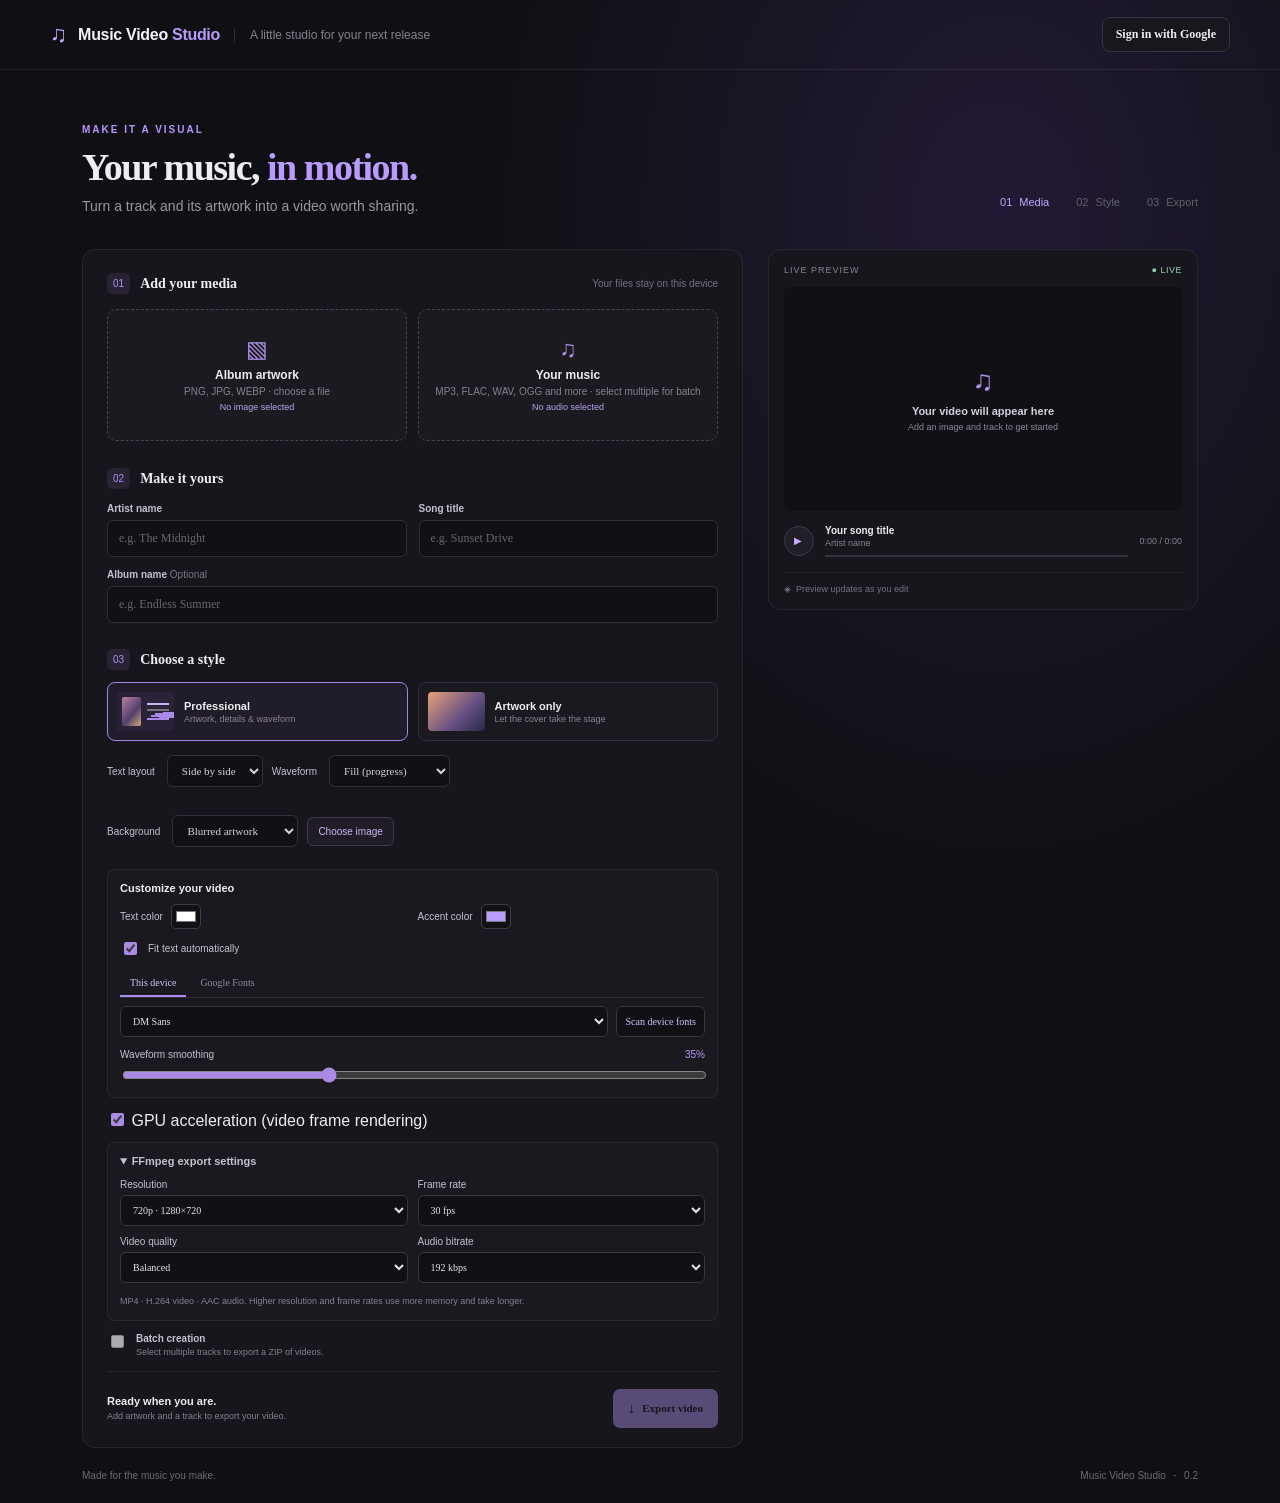
==== app/index.html @ b31b704f "Redesign site and add web app under /app Co-Authored-By: Claude Sonnet 5.5 <noreply@anthropic.com>" ====
<!DOCTYPE html><html lang="en"><head><meta charSet="utf-8"/><meta name="viewport" content="width=device-width, initial-scale=1"/><link rel="stylesheet" href="./_next/static/css/2dc34d149fe5910a.css" data-precedence="next"/><link rel="preload" as="script" fetchPriority="low" href="./_next/static/chunks/webpack-8dfd15e2f69e5f2a.js"/><script src="./_next/static/chunks/4bd1b696-c7408084347438ae.js" async=""></script><script src="./_next/static/chunks/794-f09dc234193e386a.js" async=""></script><script src="./_next/static/chunks/main-app-9adf2f4e2f8ec8e1.js" async=""></script><script src="./_next/static/chunks/app/page-4fc8a77adace66d1.js" async=""></script><title>Music Video Studio</title><meta name="description" content="Turn a track and its artwork into a video worth sharing."/><script src="./_next/static/chunks/polyfills-42372ed130431b0a.js" noModule=""></script></head><body><div hidden=""><!--$--><!--/$--></div><header class="topbar"><a class="brand" href="#"><span class="brand-icon">♫</span> Music Video <b>Studio</b></a><span class="top-note">A little studio for your next release</span><button id="youtubeBtn" class="youtube"><span>▶</span> Connect YouTube</button></header><main><section class="intro"><div><p class="eyebrow">MAKE IT A VISUAL</p><h1>Your music, <em>in motion.</em></h1><p class="subhead">Turn a track and its artwork into a video worth sharing.</p></div><div class="stepper"><span class="active">01 <i>Media</i></span><span>02 <i>Style</i></span><span>03 <i>Export</i></span></div></section><div class="workspace"><section class="editor"><div class="section-head"><div><span class="number">01</span><h2>Add your media</h2></div><span class="helper">Your files stay on this device</span></div><div class="upload-grid"><label class="dropzone" for="artInput" id="artDrop"><input id="artInput" type="file" accept="image/png,image/jpeg,image/webp,image/avif,image/gif"/><span class="upload-symbol">▧</span><b>Album artwork</b><small>PNG, JPG, WEBP · choose a file</small><span class="file-name" id="artName">No image selected</span></label><label class="dropzone audio-drop" for="audioInput" id="audioDrop"><input id="audioInput" type="file" accept="audio/*,.flac,.wav,.ogg,.mp3,.m4a,.aac" multiple=""/><span class="upload-symbol">♫</span><b>Your music</b><small>MP3, FLAC, WAV, OGG and more · select multiple for batch</small><span class="file-name" id="audioName">No audio selected</span></label></div><div class="section-head details-head"><div><span class="number">02</span><h2>Make it yours</h2></div></div><div class="fields"><label>Artist name<input id="artist" placeholder="e.g. The Midnight"/></label><label>Song title<input id="title" placeholder="e.g. Sunset Drive"/></label><label class="wide">Album name <span class="optional">Optional</span><input id="album" placeholder="e.g. Endless Summer"/></label></div><div class="section-head style-head"><div><span class="number">03</span><h2>Choose a style</h2></div></div><div class="style-options"><label class="style-card selected"><input type="radio" name="layout" checked="" value="professional"/><span class="style-thumb pro-thumb"><i></i><i></i><i></i><i></i><i></i></span><b>Professional</b><small>Artwork, details &amp; waveform</small></label><label class="style-card"><input type="radio" name="layout" value="artwork"/><span class="style-thumb art-thumb"></span><b>Artwork only</b><small>Let the cover take the stage</small></label></div><div class="background-row"><label class="background-label">Text layout <select id="textLayout"><option value="side">Side by side</option><option value="centered">Centered</option></select></label><label class="background-label">Waveform <select id="waveformMode"><option value="fill">Fill (progress)</option><option value="reactive">Reactive to music</option></select></label></div><div class="background-row"><label class="background-label">Background <select id="background"><option value="blur">Blurred artwork</option><option value="image">Background image</option><option value="video">Looping video</option><option value="solid">Midnight solid</option></select></label><label class="bg-file" id="bgImagePick" for="bgImageInput">Choose image</label><label class="bg-file" id="bgVideoPick" for="bgVideoInput" hidden="">Choose video</label><input id="bgImageInput" type="file" accept="image/png,image/jpeg,image/webp" hidden=""/><input id="bgVideoInput" type="file" accept="video/mp4,video/webm,video/quicktime" hidden=""/></div><div class="customize-panel"><div class="customize-title">Customize your video</div><div class="customize-grid"><label>Text color<input id="textColor" type="color" value="#ffffff"/></label><label>Accent color<input id="accentColor" type="color" value="#b99aff"/></label><label class="auto-size"><input id="autoTextSize" type="checkbox" checked=""/> Fit text automatically</label></div><div class="font-tabs" role="tablist" aria-label="Font sources"><button id="localFontsTab" type="button" class="selected">This device</button><button id="googleFontsTab" type="button">Google Fonts</button></div><div class="font-picker-row"><select id="fontFamily" aria-label="Font"><option value="DM Sans">DM Sans</option><option value="Space Grotesk">Space Grotesk</option><option value="Arial">Arial</option><option value="Georgia">Georgia</option></select><button id="scanFontsBtn" type="button">Scan device fonts</button></div><div id="googleFontPicker" class="google-font-picker" hidden=""><input id="googleFontSearch" placeholder="Search Google Fonts"/><select id="googleFontFamily" aria-label="Google Font"></select><button id="useGoogleFontBtn" type="button">Use this font</button><small>Google Fonts needs an internet connection. Your bundled and device fonts work offline.</small></div><label class="range-control">Waveform smoothing <span id="smoothingValue">35%</span><input id="waveformSmoothing" type="range" min="0" max="100" value="35"/></label></div><label class="auto-size"><input id="gpuAccel" type="checkbox" checked=""/> GPU acceleration (video frame rendering)</label><details class="export-settings" open=""><summary>FFmpeg export settings</summary><div class="export-settings-grid"><label>Resolution<select id="exportResolution"><option value="720">720p · 1280×720</option><option value="1080">1080p · 1920×1080</option><option value="480">480p · 854×480</option></select></label><label>Frame rate<select id="exportFps"><option value="30">30 fps</option><option value="24">24 fps</option><option value="60">60 fps</option></select></label><label>Video quality<select id="exportQuality"><option value="23">Balanced</option><option value="18">High quality · larger file</option><option value="28">Smaller file</option></select></label><label>Audio bitrate<select id="exportAudioBitrate"><option value="192k">192 kbps</option><option value="128k">128 kbps · smaller file</option><option value="320k">320 kbps</option></select></label></div><small>MP4 · H.264 video · AAC audio. Higher resolution and frame rates use more memory and take longer.</small></details><label class="batch-control"><input id="batchMode" type="checkbox"/><span><b>Batch creation</b><small id="batchStatus">Select multiple tracks to export a ZIP of videos.</small></span></label><div class="export-row"><div><strong>Ready when you are.</strong><small id="exportHint">Add artwork and a track to export your video.</small></div><button id="exportBtn" disabled=""><span>↓</span> Export video</button></div></section><aside class="preview-panel"><div class="preview-head"><span>LIVE PREVIEW</span><span class="live-dot">● LIVE</span></div><div class="preview-frame"><canvas id="preview" width="1280" height="720"></canvas><div class="preview-empty" id="emptyState"><span>♫</span><b>Your video will appear here</b><small>Add an image and track to get started</small></div></div><div class="player"><button id="playBtn" aria-label="Play">▶</button><div class="track-info"><b id="previewTitle">Your song title</b><span id="previewArtist">Artist name</span><div class="progress"><i id="progress"></i></div></div><span class="time" id="timeLabel">0:00 / 0:00</span></div><div class="preview-tip">◈  Preview updates as you edit</div></aside><audio id="audio" crossorigin="anonymous"></audio></div><footer>Made for the music you make. <span>Music Video Studio <i>·</i> 0.2</span></footer></main><!--$--><!--/$--><script src="./_next/static/chunks/webpack-8dfd15e2f69e5f2a.js" id="_R_" async=""></script><script>(self.__next_f=self.__next_f||[]).push([0])</script><script>self.__next_f.push([1,"1:\"$Sreact.fragment\"\n2:I[7121,[],\"\"]\n3:I[4581,[],\"\"]\n5:I[1304,[],\"ClientPageRoot\"]\n6:\"static/chunks/app/page-4fc8a77adace66d1.js\"\n7:I[5933,[\"974\",\"$6\"],\"default\"]\na:I[484,[],\"OutletBoundary\"]\nb:\"$Sreact.suspense\"\nd:\"ViewportBoundary\"\ne:I[484,[],\"$d\"]\n10:\"MetadataBoundary\"\n11:I[484,[],\"$10\"]\n13:I[7123,[],\"default\",1]\n:HL[\"./_next/static/css/2dc34d149fe5910a.css\",\"style\"]\n4:[[\"children\",{\"s\":\"__PAGE__\",\"h\":512,\"d\":{\"r\":[\"$\",\"$1\",\"c\",{\"children\":[[\"$\",\"$L5\",null,{\"Component\":\"$7\",\"serverProvidedParams\":{\"searchParams\":{},\"params\":{},\"promises\":[\"$@8\",\"$@9\"]}}],null,[\"$\",\"$La\",null,{\"children\":[\"$\",\"$b\",null,{\"name\":\"Next.MetadataOutlet\",\"children\":\"$@c\"}]}]]}],\"p\":false,\"v\":null}}]]\n0:{\"P\":null,\"c\":[\"\",\"\"],\"q\":\"\",\"i\":false,\"t\":{\"t\":{\"s\":\"\",\"h\":528,\"d\":{\"r\":[\"$\",\"$1\",\"c\",{\"children\":[[[\"$\",\"link\",\"0\",{\"rel\":\"stylesheet\",\"href\":\"./_next/static/css/2dc34d149fe5910a.css\",\"precedence\":\"next\",\"crossOrigin\":\"$undefined\",\"nonce\":\"$undefined\"}]],[\"$\",\"html\",null,{\"lang\":\"en\",\"children\":[\"$\",\"body\",null,{\"children\":[\"$\",\"$L2\",null,{\"parallelRouterKey\":\"children\",\"error\":\"$undefined\",\"errorStyles\":\"$undefined\",\"errorScripts\":\"$undefined\",\"template\":[\"$\",\"$L3\",null,{}],\"templateStyles\":\"$undefined\",\"templateScripts\":\"$undefined\",\"notFound\":[[[\"$\",\"title\",null,{\"children\":\"404: This page could not be found.\"}],[\"$\",\"div\",null,{\"style\":{\"fontFamily\":\"system-ui,\\\"Segoe UI\\\",Roboto,Helvetica,Arial,sans-serif,\\\"Apple Color Emoji\\\",\\\"Segoe UI Emoji\\\"\",\"height\":\"100vh\",\"textAlign\":\"center\",\"display\":\"flex\",\"flexDirection\":\"column\",\"alignItems\":\"center\",\"justifyContent\":\"center\"},\"children\":[\"$\",\"div\",null,{\"children\":[[\"$\",\"style\",null,{\"dangerouslySetInnerHTML\":{\"__html\":\"body{color:#000;background:#fff;margin:0}.next-error-h1{border-right:1px solid rgba(0,0,0,.3)}@media (prefers-color-scheme:dark){body{color:#fff;background:#000}.next-error-h1{border-right:1px solid rgba(255,255,255,.3)}}\"}}],[\"$\",\"h1\",null,{\"className\":\"next-error-h1\",\"style\":{\"display\":\"inline-block\",\"margin\":\"0 20px 0 0\",\"padding\":\"0 23px 0 0\",\"fontSize\":24,\"fontWeight\":500,\"verticalAlign\":\"top\",\"lineHeight\":\"49px\"},\"children\":404}],[\"$\",\"div\",null,{\"style\":{\"display\":\"inline-block\"},\"children\":[\"$\",\"h2\",null,{\"style\":{\"fontSize\":14,\"fontWeight\":400,\"lineHeight\":\"49px\",\"margin\":0},\"children\":\"This page could not be found.\"}]}]]}]}]],[]],\"forbidden\":\"$undefined\",\"unauthorized\":\"$undefined\"}]}]}]]}],\"p\":false,\"v\":null},\"c\":\"$Q4\"},\"h\":{\"r\":[\"$\",\"$1\",\"h\",{\"children\":[null,[\"$\",\"$Le\",null,{\"children\":\"$Lf\"}],[\"$\",\"$L11\",null,{\"children\":[[\"$\",\"div\",null,{\"hidden\":true,\"children\":[\"$\",\"$b\",null,{\"name\":\"Next.Metadata\",\"children\":\"$L12\"}]}],null]}],null]}],\"p\":false,\"v\":null}},\"m\":\"$undefined\",\"G\":[\"$13\",[]],\"S\":true,\"r\":\"$undefined\",\"s\":\"$undefined\",\"a\":\"$undefined\",\"l\":\"$undefined\",\"p\":\"$undefined\",\"d\":\"$undefined\",\"b\":\"c_l_0B5I6fJrECyxnQFTz\"}\n8:{}\n9:\"$4:0:1:d:r:props:children:0:props:serverProvidedParams:params\"\nf:[[\"$\",\"meta\",\"0\",{\"charSet\":\"utf-8\"}],[\"$\",\"meta\",\"1\",{\"name\":\"viewport\",\"content\":\"width=device-width, initial-scale=1\"}]]\nc:null\n12:[[\"$\",\"title\",\"0\",{\"children\":\"Music Video Studio\"}],[\"$\",\"meta\",\"1\",{\"name\":\"description\",\"content\":\"Turn a track and its artwork into a video worth sharing.\"}]]\n"])</script></body></html>
---- app/_next/static/css/2dc34d149fe5910a.css ----
:root{font-family:DM Sans,sans-serif;color:#eeedf2;background:#101014;font-synthesis:none;text-rendering:optimizeLegibility}*{box-sizing:border-box}body{margin:0;background:radial-gradient(ellipse at 78% 14%,#221a34 0,transparent 36%),#101014;min-height:100vh}.topbar{height:70px;border-bottom:1px solid #ffffff12;display:flex;align-items:center;padding:0 max(calc((100% - 1180px)/2),32px);gap:14px}.brand{text-decoration:none;color:#f4f1f8;font:600 16px Space Grotesk,sans-serif;letter-spacing:-.3px}.brand b{color:#b89aff}.brand-icon{color:#c3a4ff;font-size:23px;vertical-align:-2px;margin-right:7px}.top-note{font-size:12px;color:#85818e;border-left:1px solid #ffffff20;padding-left:15px}.youtube{margin-left:auto;border:1px solid #37323f;background:#19171e;border-radius:8px;padding:9px 13px;color:#eee;font:600 12px DM Sans;cursor:pointer}.youtube span{color:#ff4b53;margin-right:7px}main{max-width:1180px;margin:auto;padding:54px 32px 22px}.intro{display:flex;justify-content:space-between;align-items:end;margin-bottom:35px}.eyebrow{font-size:10px;letter-spacing:2px;color:#b695ff;font-weight:700;margin:0 0 10px}.intro h1{font:600 38px Space Grotesk;letter-spacing:-1.5px;margin:0}.intro h1 em{font-style:normal;color:#b99aff}.subhead{color:#9a96a2;font-size:14px;margin:9px 0 0}.stepper{display:flex;gap:27px;color:#625f6a;font-size:11px;padding-bottom:6px}.stepper span{display:flex;gap:7px;align-items:center}.stepper i{font-style:normal}.stepper .active{color:#c1a6ff}.workspace{display:grid;grid-template-columns:1fr 430px;gap:25px;align-items:start}.editor,.preview-panel{background:#17161c;border:1px solid #ffffff12;border-radius:13px}.editor{padding:23px 24px 19px}.section-head{display:flex;align-items:center;justify-content:space-between;margin-bottom:15px}.section-head>div{display:flex;align-items:center;gap:10px}.section-head h2{font:600 14px Space Grotesk;margin:0}.number{font-size:10px;color:#ae8ef6;background:#292232;border-radius:5px;padding:5px 6px}.helper{font-size:10px;color:#76717d}.upload-grid{display:grid;grid-template-columns:1fr 1fr;gap:11px}.dropzone{height:132px;border:1px dashed #494350;border-radius:9px;background:#1c1a21;display:flex;flex-direction:column;align-items:center;justify-content:center;cursor:pointer;transition:.18s}.dropzone.has-file,.dropzone:hover{border-color:#a98ae7;background:#211d2a}.dropzone input{display:none}.upload-symbol{font-size:23px;color:#ae92e9;line-height:1;margin-bottom:7px}.dropzone b{font-size:12px;font-weight:600}.dropzone small{font-size:10px;color:#87828d;margin-top:4px}.file-name{font-size:9px;color:#bba4ec;margin-top:5px;max-width:90%;overflow:hidden;text-overflow:ellipsis;white-space:nowrap}.details-head{margin-top:27px;margin-bottom:14px}.fields{display:grid;grid-template-columns:1fr 1fr;gap:12px}.fields label{font-size:10px;font-weight:600;color:#c6c1ce}.fields .wide{grid-column:1/-1}.optional{color:#7b7782;font-weight:400}.fields input{display:block;width:100%;margin-top:6px;background:#111015;color:#eee;border:1px solid #332f39;border-radius:6px;padding:10px 11px;font:12px DM Sans;outline:none}.fields input:focus{border-color:#9c7bd6}.fields input::placeholder{color:#696571}.style-head{margin-top:26px;margin-bottom:12px}.style-options{display:grid;grid-template-columns:1fr 1fr;gap:10px}.style-card{position:relative;border:1px solid #33303b;background:#1b1920;border-radius:8px;padding:9px;cursor:pointer;display:grid;grid-template-columns:57px 1fr;grid-template-rows:auto auto;column-gap:10px;align-items:center}.style-card.selected{border-color:#a784e8;background:#211c2b}.style-card input{position:absolute;opacity:0}.style-card b{font-size:11px;align-self:end}.style-card small{font-size:9px;color:#88838f;align-self:start;margin-top:2px}.style-thumb{grid-row:1/3;width:57px;height:39px;border-radius:4px;background:#292238;display:block;position:relative;overflow:hidden}.pro-thumb:before{content:"";position:absolute;left:5px;top:5px;width:19px;height:29px;border-radius:2px;background:linear-gradient(130deg,#bb80a1,#51406c 58%,#d3a77b)}.pro-thumb:after{content:"";position:absolute;left:30px;top:11px;width:22px;height:2px;background:#cab5f4;box-shadow:0 6px #777182,0 15px #a98ae7,4px 12px #a98ae7,8px 10px #a98ae7,12px 13px #a98ae7,16px 9px #a98ae7,20px 12px #a98ae7}.art-thumb{background:linear-gradient(135deg,#e5a17a,#654f82 60%,#252a49)}.background-label{font-size:10px;color:#c6c1ce;display:flex;align-items:center;gap:12px;margin:14px 0}.background-label select{border:1px solid #33303b;border-radius:6px;background:#111015;color:#d5d1dc;padding:8px 10px;font:11px DM Sans}.export-row{border-top:1px solid #ffffff12;padding-top:17px;margin-top:5px;display:flex;justify-content:space-between;align-items:center}.export-row strong{display:block;font-size:11px}.export-row small{display:block;color:#85808c;font-size:9px;margin-top:4px}#exportBtn{border:0;border-radius:7px;background:#a98be5;color:#16121c;padding:11px 15px;font:700 11px DM Sans;cursor:pointer}#exportBtn:disabled{opacity:.45;cursor:not-allowed}#exportBtn span{font-size:15px;vertical-align:-1px;margin-right:4px}.preview-panel{padding:15px}.preview-head{display:flex;justify-content:space-between;font-size:9px;letter-spacing:1px;color:#89848f;margin-bottom:12px}.live-dot{color:#8dd4ac;letter-spacing:.5px}.preview-frame{position:relative;aspect-ratio:16/9;background:#0d0c10;border-radius:7px;overflow:hidden}.preview-frame canvas{width:100%;height:100%;display:block}.preview-empty{position:absolute;inset:0;display:flex;flex-direction:column;align-items:center;justify-content:center;background:#111015;color:#8c8498}.preview-empty>span{font-size:28px;color:#b193ec;margin-bottom:8px}.preview-empty b{font-size:11px;color:#d6d0dd}.preview-empty small{font-size:9px;margin-top:5px}.player{display:flex;gap:11px;align-items:center;margin-top:14px}.player>button{width:30px;height:30px;border:1px solid #413a4a;background:#211e26;border-radius:50%;color:#c8adff;font-size:10px;padding-left:3px;cursor:pointer}.track-info{flex:1 1;min-width:0}.track-info b,.track-info span{display:block;font-size:10px;overflow:hidden;text-overflow:ellipsis;white-space:nowrap}.track-info span{font-size:9px;color:#85808c;margin-top:2px}.progress{height:2px;background:#35313b;margin-top:7px}.progress i{height:100%;display:block;width:0;background:#b596fa}.time{font-size:9px;color:#88838f;white-space:nowrap}.preview-tip{font-size:9px;color:#76717c;margin-top:15px;padding-top:11px;border-top:1px solid #ffffff10}footer{font-size:10px;color:#6e6a74;padding-top:22px}footer span{float:right}footer i{color:#af91ef;font-style:normal;margin:0 5px}@media(max-width:900px){.workspace{grid-template-columns:1fr}.preview-panel{grid-row:1}.preview-frame{max-height:52vw}.intro{align-items:start;gap:20px;flex-direction:column}.stepper{display:none}}@media(max-width:520px){main{padding:32px 15px 20px}.topbar{padding:0 15px}.top-note{display:none}.intro h1{font-size:31px}.editor{padding:18px 15px}.upload-grid{grid-template-columns:1fr}.dropzone{height:114px}.style-options{grid-template-columns:1fr}.workspace{gap:14px}}.background-row{display:flex;align-items:center;gap:9px;flex-wrap:wrap}.background-row .background-label{margin:14px 0}.bg-file{font-size:10px;color:#cbb6f2;border:1px solid #40364f;border-radius:6px;padding:8px 10px;cursor:pointer;background:#201c27}.bg-file:hover{border-color:#a784e8}.bg-file[hidden],.preview-empty[hidden]{display:none}.customize-panel{border:1px solid #ffffff12;border-radius:8px;background:#1b1920;padding:12px;margin:8px 0 12px}.customize-title{font-size:11px;font-weight:700;margin-bottom:10px}.customize-grid{display:grid;grid-template-columns:1fr 1fr;gap:10px}.customize-grid>label{font-size:10px;color:#c6c1ce;display:flex;align-items:center;gap:8px;min-width:0}.customize-grid input[type=color]{width:30px;height:25px;padding:2px;border:1px solid #403a49;border-radius:5px;background:#111015;cursor:pointer}.customize-grid select{min-width:0;max-width:135px;border:1px solid #33303b;border-radius:6px;background:#111015;color:#d5d1dc;padding:6px 8px;font:10px DM Sans}.customize-grid .auto-size{grid-column:1/-1}.auto-size input,.batch-control input{accent-color:#a98be5}.range-control{display:grid;grid-template-columns:1fr auto;align-items:center;gap:5px;font-size:10px;color:#c6c1ce;margin-top:12px}.range-control span{color:#b99aff}.range-control input{grid-column:1/-1;width:100%;accent-color:#a98be5}.batch-control{display:flex;gap:9px;align-items:flex-start;font-size:10px;color:#c6c1ce;margin:10px 0 14px;cursor:pointer}.batch-control input{margin-top:2px}.batch-control span{display:grid;gap:3px}.batch-control small{font-size:9px;color:#85808c}.app-dialog-backdrop{position:fixed;inset:0;z-index:10000;background:#050408b8;display:grid;place-items:center;padding:18px}.app-dialog{width:min(470px,100%);background:#1b1920;color:#eeedf2;border:1px solid #4b4356;border-radius:12px;box-shadow:0 24px 80px #0009;padding:20px;font-family:DM Sans,sans-serif}.app-dialog h2{font:600 18px Space Grotesk,sans-serif;margin:0 0 7px}.app-dialog p{font-size:12px;line-height:1.5;color:#a49eac;margin:0 0 16px}.app-dialog label{display:grid;gap:6px;font-size:11px;color:#c6c1ce;margin:12px 0}.app-dialog input,.app-dialog select,.app-dialog textarea{width:100%;border:1px solid #403a49;border-radius:6px;background:#111015;color:#eee;padding:10px;font:12px DM Sans,sans-serif}.app-dialog textarea{min-height:90px;resize:vertical}.app-dialog-actions{display:flex;justify-content:flex-end;gap:9px;margin-top:18px}.app-dialog-actions button{border:1px solid #403a49;background:#24212a;color:#eee;border-radius:6px;padding:9px 14px;font:600 11px DM Sans;cursor:pointer}.app-dialog-actions button.primary{border-color:#a98be5;background:#a98be5;color:#16121c}.app-dialog-actions button:disabled{opacity:.5;cursor:wait}.font-tabs{display:flex;gap:4px;margin:12px 0 8px;border-bottom:1px solid #ffffff15}.font-tabs button{border:0;border-bottom:2px solid transparent;background:transparent;color:#928c9a;padding:7px 10px;font:10px DM Sans;cursor:pointer}.font-tabs button.selected{color:#d6c4ff;border-color:#aa8bef}.font-picker-row{display:flex;gap:8px}.font-picker-row button,.font-picker-row select,.google-font-picker button,.google-font-picker input,.google-font-picker select{border:1px solid #393440;border-radius:6px;background:#111015;color:#e7e2ed;padding:8px;font:10px DM Sans}.font-picker-row select,.google-font-picker select{flex:1 1;min-width:0}.font-picker-row button,.google-font-picker button{cursor:pointer;color:#d5c2ff}.google-font-picker{display:grid;grid-template-columns:1fr auto;gap:8px}.google-font-picker input{grid-column:1/-1}.google-font-picker small{grid-column:1/-1;color:#85808c;font-size:9px;line-height:1.4}.export-settings{border:1px solid #ffffff12;border-radius:8px;background:#1b1920;padding:12px;margin:12px 0;color:#c6c1ce}.export-settings summary{font-size:11px;font-weight:700;cursor:pointer}.export-settings-grid{display:grid;grid-template-columns:1fr 1fr;gap:10px;margin:12px 0}.export-settings-grid label{display:grid;gap:5px;font-size:10px}.export-settings-grid select{min-width:0;border:1px solid #393440;border-radius:6px;background:#111015;color:#e7e2ed;padding:8px;font:10px DM Sans}.export-settings>small{color:#85808c;font-size:9px;line-height:1.4;display:block}.font-picker-row [hidden],.google-font-picker[hidden]{display:none}@font-face{font-family:DM Sans;font-style:normal;font-display:swap;font-weight:400;src:url(_next/static/media/dm-sans-latin-ext-400-normal.d663ebe0.woff2) format("woff2"),url(_next/static/media/dm-sans-latin-ext-400-normal.9850054c.woff) format("woff");unicode-range:u+0100-02ba,u+02bd-02c5,u+02c7-02cc,u+02ce-02d7,u+02dd-02ff,u+0304,u+0308,u+0329,u+1d00-1dbf,u+1e00-1e9f,u+1ef2-1eff,u+2020,u+20a0-20ab,u+20ad-20c0,u+2113,u+2c60-2c7f,u+a720-a7ff}@font-face{font-family:DM Sans;font-style:normal;font-display:swap;font-weight:400;src:url(_next/static/media/dm-sans-latin-400-normal.7abd0811.woff2) format("woff2"),url(_next/static/media/dm-sans-latin-400-normal.6193dcef.woff) format("woff");unicode-range:u+00??,u+0131,u+0152-0153,u+02bb-02bc,u+02c6,u+02da,u+02dc,u+0304,u+0308,u+0329,u+2000-206f,u+20ac,u+2122,u+2191,u+2193,u+2212,u+2215,u+feff,u+fffd}@font-face{font-family:DM Sans;font-style:normal;font-display:swap;font-weight:500;src:url(_next/static/media/dm-sans-latin-ext-500-normal.d7898f39.woff2) format("woff2"),url(_next/static/media/dm-sans-latin-ext-500-normal.fae40d5a.woff) format("woff");unicode-range:u+0100-02ba,u+02bd-02c5,u+02c7-02cc,u+02ce-02d7,u+02dd-02ff,u+0304,u+0308,u+0329,u+1d00-1dbf,u+1e00-1e9f,u+1ef2-1eff,u+2020,u+20a0-20ab,u+20ad-20c0,u+2113,u+2c60-2c7f,u+a720-a7ff}@font-face{font-family:DM Sans;font-style:normal;font-display:swap;font-weight:500;src:url(_next/static/media/dm-sans-latin-500-normal.210398b6.woff2) format("woff2"),url(_next/static/media/dm-sans-latin-500-normal.1dd5b1eb.woff) format("woff");unicode-range:u+00??,u+0131,u+0152-0153,u+02bb-02bc,u+02c6,u+02da,u+02dc,u+0304,u+0308,u+0329,u+2000-206f,u+20ac,u+2122,u+2191,u+2193,u+2212,u+2215,u+feff,u+fffd}@font-face{font-family:DM Sans;font-style:normal;font-display:swap;font-weight:600;src:url(_next/static/media/dm-sans-latin-ext-600-normal.47d62717.woff2) format("woff2"),url(_next/static/media/dm-sans-latin-ext-600-normal.23d427ce.woff) format("woff");unicode-range:u+0100-02ba,u+02bd-02c5,u+02c7-02cc,u+02ce-02d7,u+02dd-02ff,u+0304,u+0308,u+0329,u+1d00-1dbf,u+1e00-1e9f,u+1ef2-1eff,u+2020,u+20a0-20ab,u+20ad-20c0,u+2113,u+2c60-2c7f,u+a720-a7ff}@font-face{font-family:DM Sans;font-style:normal;font-display:swap;font-weight:600;src:url(_next/static/media/dm-sans-latin-600-normal.ad414a0a.woff2) format("woff2"),url(_next/static/media/dm-sans-latin-600-normal.895dddc8.woff) format("woff");unicode-range:u+00??,u+0131,u+0152-0153,u+02bb-02bc,u+02c6,u+02da,u+02dc,u+0304,u+0308,u+0329,u+2000-206f,u+20ac,u+2122,u+2191,u+2193,u+2212,u+2215,u+feff,u+fffd}@font-face{font-family:DM Sans;font-style:normal;font-display:swap;font-weight:700;src:url(_next/static/media/dm-sans-latin-ext-700-normal.c3bb9d04.woff2) format("woff2"),url(_next/static/media/dm-sans-latin-ext-700-normal.654517d4.woff) format("woff");unicode-range:u+0100-02ba,u+02bd-02c5,u+02c7-02cc,u+02ce-02d7,u+02dd-02ff,u+0304,u+0308,u+0329,u+1d00-1dbf,u+1e00-1e9f,u+1ef2-1eff,u+2020,u+20a0-20ab,u+20ad-20c0,u+2113,u+2c60-2c7f,u+a720-a7ff}@font-face{font-family:DM Sans;font-style:normal;font-display:swap;font-weight:700;src:url(_next/static/media/dm-sans-latin-700-normal.db6484ff.woff2) format("woff2"),url(_next/static/media/dm-sans-latin-700-normal.beb4580c.woff) format("woff");unicode-range:u+00??,u+0131,u+0152-0153,u+02bb-02bc,u+02c6,u+02da,u+02dc,u+0304,u+0308,u+0329,u+2000-206f,u+20ac,u+2122,u+2191,u+2193,u+2212,u+2215,u+feff,u+fffd}@font-face{font-family:Space Grotesk;font-style:normal;font-display:swap;font-weight:400;src:url(_next/static/media/space-grotesk-vietnamese-400-normal.ae00ba54.woff2) format("woff2"),url(_next/static/media/space-grotesk-vietnamese-400-normal.3e018f61.woff) format("woff");unicode-range:u+0102-0103,u+0110-0111,u+0128-0129,u+0168-0169,u+01a0-01a1,u+01af-01b0,u+0300-0301,u+0303-0304,u+0308-0309,u+0323,u+0329,u+1ea0-1ef9,u+20ab}@font-face{font-family:Space Grotesk;font-style:normal;font-display:swap;font-weight:400;src:url(_next/static/media/space-grotesk-latin-ext-400-normal.f44744fa.woff2) format("woff2"),url(_next/static/media/space-grotesk-latin-ext-400-normal.9154b20d.woff) format("woff");unicode-range:u+0100-02ba,u+02bd-02c5,u+02c7-02cc,u+02ce-02d7,u+02dd-02ff,u+0304,u+0308,u+0329,u+1d00-1dbf,u+1e00-1e9f,u+1ef2-1eff,u+2020,u+20a0-20ab,u+20ad-20c0,u+2113,u+2c60-2c7f,u+a720-a7ff}@font-face{font-family:Space Grotesk;font-style:normal;font-display:swap;font-weight:400;src:url(_next/static/media/space-grotesk-latin-400-normal.5977941d.woff2) format("woff2"),url(_next/static/media/space-grotesk-latin-400-normal.73004868.woff) format("woff");unicode-range:u+00??,u+0131,u+0152-0153,u+02bb-02bc,u+02c6,u+02da,u+02dc,u+0304,u+0308,u+0329,u+2000-206f,u+20ac,u+2122,u+2191,u+2193,u+2212,u+2215,u+feff,u+fffd}@font-face{font-family:Space Grotesk;font-style:normal;font-display:swap;font-weight:500;src:url(_next/static/media/space-grotesk-vietnamese-500-normal.0a6bc1c8.woff2) format("woff2"),url(_next/static/media/space-grotesk-vietnamese-500-normal.6189c43d.woff) format("woff");unicode-range:u+0102-0103,u+0110-0111,u+0128-0129,u+0168-0169,u+01a0-01a1,u+01af-01b0,u+0300-0301,u+0303-0304,u+0308-0309,u+0323,u+0329,u+1ea0-1ef9,u+20ab}@font-face{font-family:Space Grotesk;font-style:normal;font-display:swap;font-weight:500;src:url(_next/static/media/space-grotesk-latin-ext-500-normal.f605b0d2.woff2) format("woff2"),url(_next/static/media/space-grotesk-latin-ext-500-normal.644f7a23.woff) format("woff");unicode-range:u+0100-02ba,u+02bd-02c5,u+02c7-02cc,u+02ce-02d7,u+02dd-02ff,u+0304,u+0308,u+0329,u+1d00-1dbf,u+1e00-1e9f,u+1ef2-1eff,u+2020,u+20a0-20ab,u+20ad-20c0,u+2113,u+2c60-2c7f,u+a720-a7ff}@font-face{font-family:Space Grotesk;font-style:normal;font-display:swap;font-weight:500;src:url(_next/static/media/space-grotesk-latin-500-normal.31250b26.woff2) format("woff2"),url(_next/static/media/space-grotesk-latin-500-normal.3d793272.woff) format("woff");unicode-range:u+00??,u+0131,u+0152-0153,u+02bb-02bc,u+02c6,u+02da,u+02dc,u+0304,u+0308,u+0329,u+2000-206f,u+20ac,u+2122,u+2191,u+2193,u+2212,u+2215,u+feff,u+fffd}@font-face{font-family:Space Grotesk;font-style:normal;font-display:swap;font-weight:600;src:url(_next/static/media/space-grotesk-vietnamese-600-normal.20b17abc.woff2) format("woff2"),url(_next/static/media/space-grotesk-vietnamese-600-normal.48592184.woff) format("woff");unicode-range:u+0102-0103,u+0110-0111,u+0128-0129,u+0168-0169,u+01a0-01a1,u+01af-01b0,u+0300-0301,u+0303-0304,u+0308-0309,u+0323,u+0329,u+1ea0-1ef9,u+20ab}@font-face{font-family:Space Grotesk;font-style:normal;font-display:swap;font-weight:600;src:url(_next/static/media/space-grotesk-latin-ext-600-normal.51defb17.woff2) format("woff2"),url(_next/static/media/space-grotesk-latin-ext-600-normal.d6946cbf.woff) format("woff");unicode-range:u+0100-02ba,u+02bd-02c5,u+02c7-02cc,u+02ce-02d7,u+02dd-02ff,u+0304,u+0308,u+0329,u+1d00-1dbf,u+1e00-1e9f,u+1ef2-1eff,u+2020,u+20a0-20ab,u+20ad-20c0,u+2113,u+2c60-2c7f,u+a720-a7ff}@font-face{font-family:Space Grotesk;font-style:normal;font-display:swap;font-weight:600;src:url(_next/static/media/space-grotesk-latin-600-normal.d7cc7ee6.woff2) format("woff2"),url(_next/static/media/space-grotesk-latin-600-normal.b60aff3d.woff) format("woff");unicode-range:u+00??,u+0131,u+0152-0153,u+02bb-02bc,u+02c6,u+02da,u+02dc,u+0304,u+0308,u+0329,u+2000-206f,u+20ac,u+2122,u+2191,u+2193,u+2212,u+2215,u+feff,u+fffd}@font-face{font-family:Space Grotesk;font-style:normal;font-display:swap;font-weight:700;src:url(_next/static/media/space-grotesk-vietnamese-700-normal.7d37a5c3.woff2) format("woff2"),url(_next/static/media/space-grotesk-vietnamese-700-normal.2f27545a.woff) format("woff");unicode-range:u+0102-0103,u+0110-0111,u+0128-0129,u+0168-0169,u+01a0-01a1,u+01af-01b0,u+0300-0301,u+0303-0304,u+0308-0309,u+0323,u+0329,u+1ea0-1ef9,u+20ab}@font-face{font-family:Space Grotesk;font-style:normal;font-display:swap;font-weight:700;src:url(_next/static/media/space-grotesk-latin-ext-700-normal.ad18a16f.woff2) format("woff2"),url(_next/static/media/space-grotesk-latin-ext-700-normal.34f2bf2c.woff) format("woff");unicode-range:u+0100-02ba,u+02bd-02c5,u+02c7-02cc,u+02ce-02d7,u+02dd-02ff,u+0304,u+0308,u+0329,u+1d00-1dbf,u+1e00-1e9f,u+1ef2-1eff,u+2020,u+20a0-20ab,u+20ad-20c0,u+2113,u+2c60-2c7f,u+a720-a7ff}@font-face{font-family:Space Grotesk;font-style:normal;font-display:swap;font-weight:700;src:url(_next/static/media/space-grotesk-latin-700-normal.46d978a2.woff2) format("woff2"),url(_next/static/media/space-grotesk-latin-700-normal.f67e63c9.woff) format("woff");unicode-range:u+00??,u+0131,u+0152-0153,u+02bb-02bc,u+02c6,u+02da,u+02dc,u+0304,u+0308,u+0329,u+2000-206f,u+20ac,u+2122,u+2191,u+2193,u+2212,u+2215,u+feff,u+fffd}
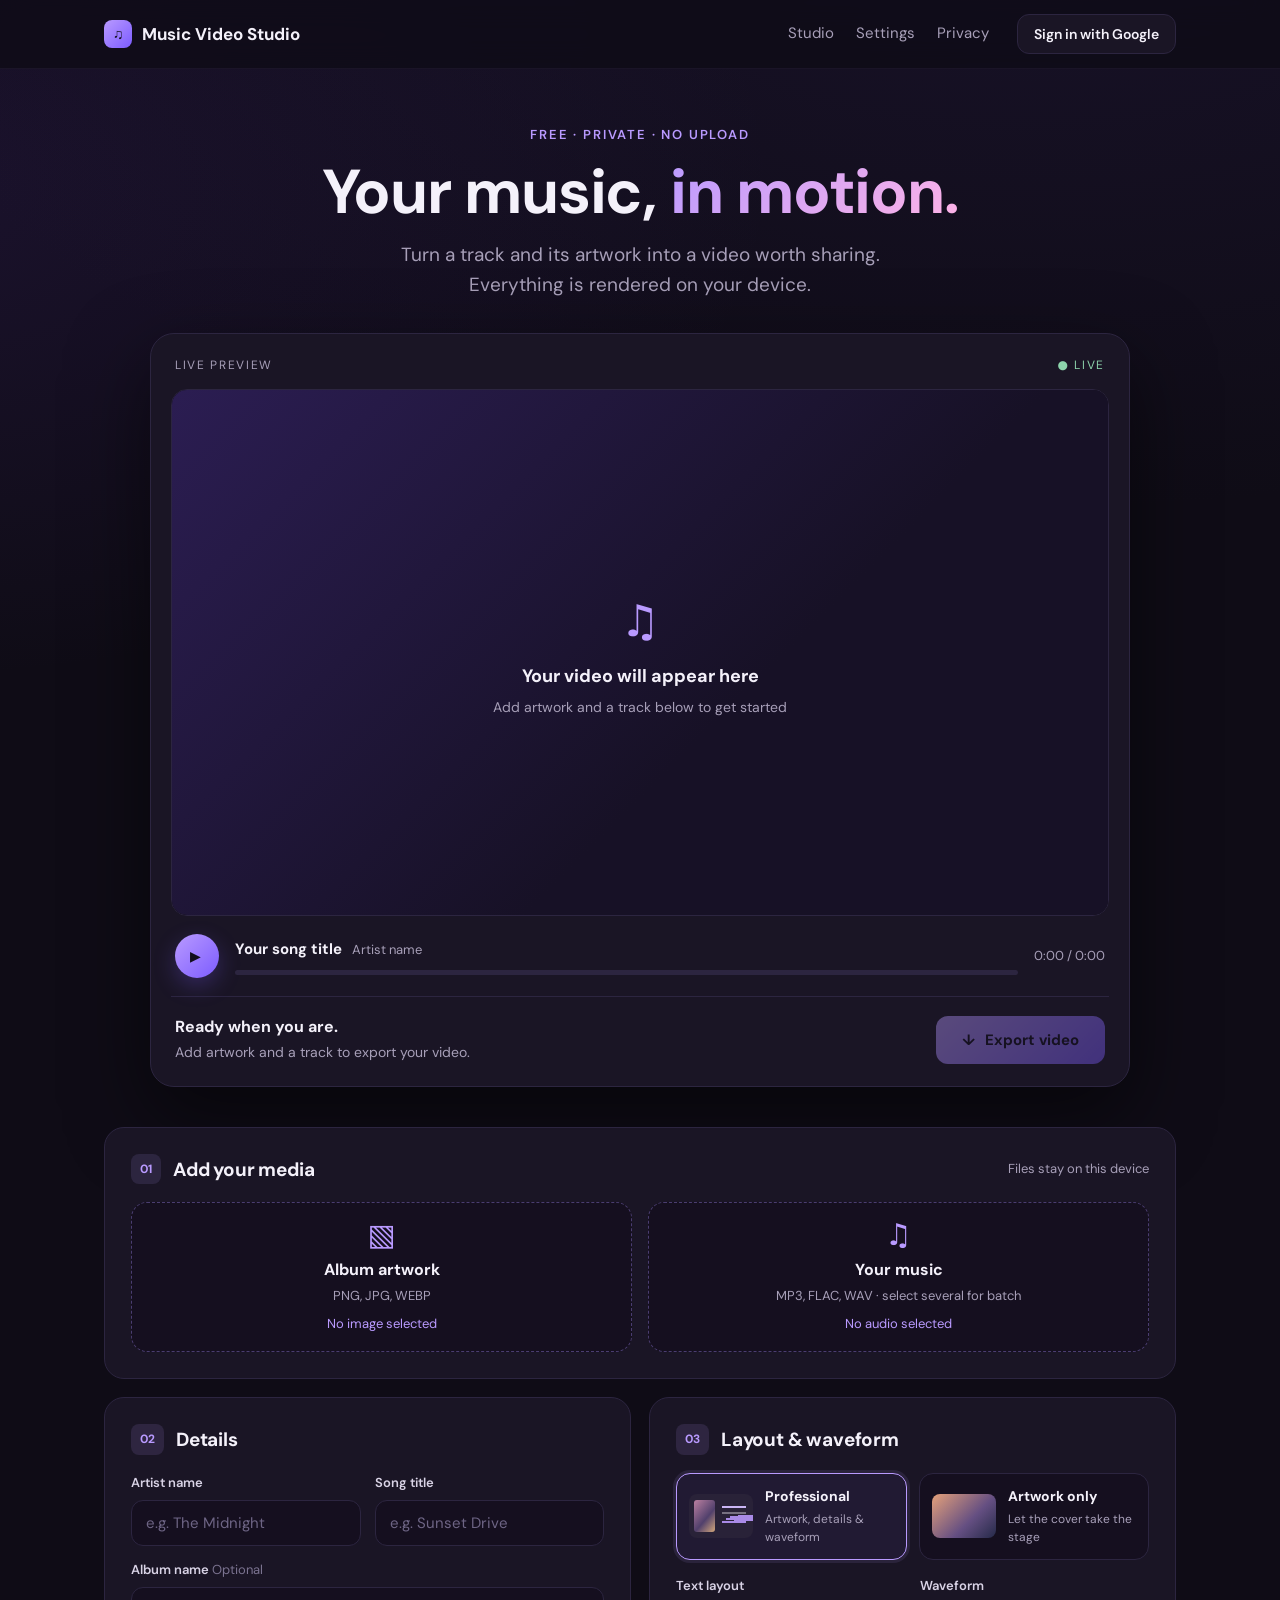
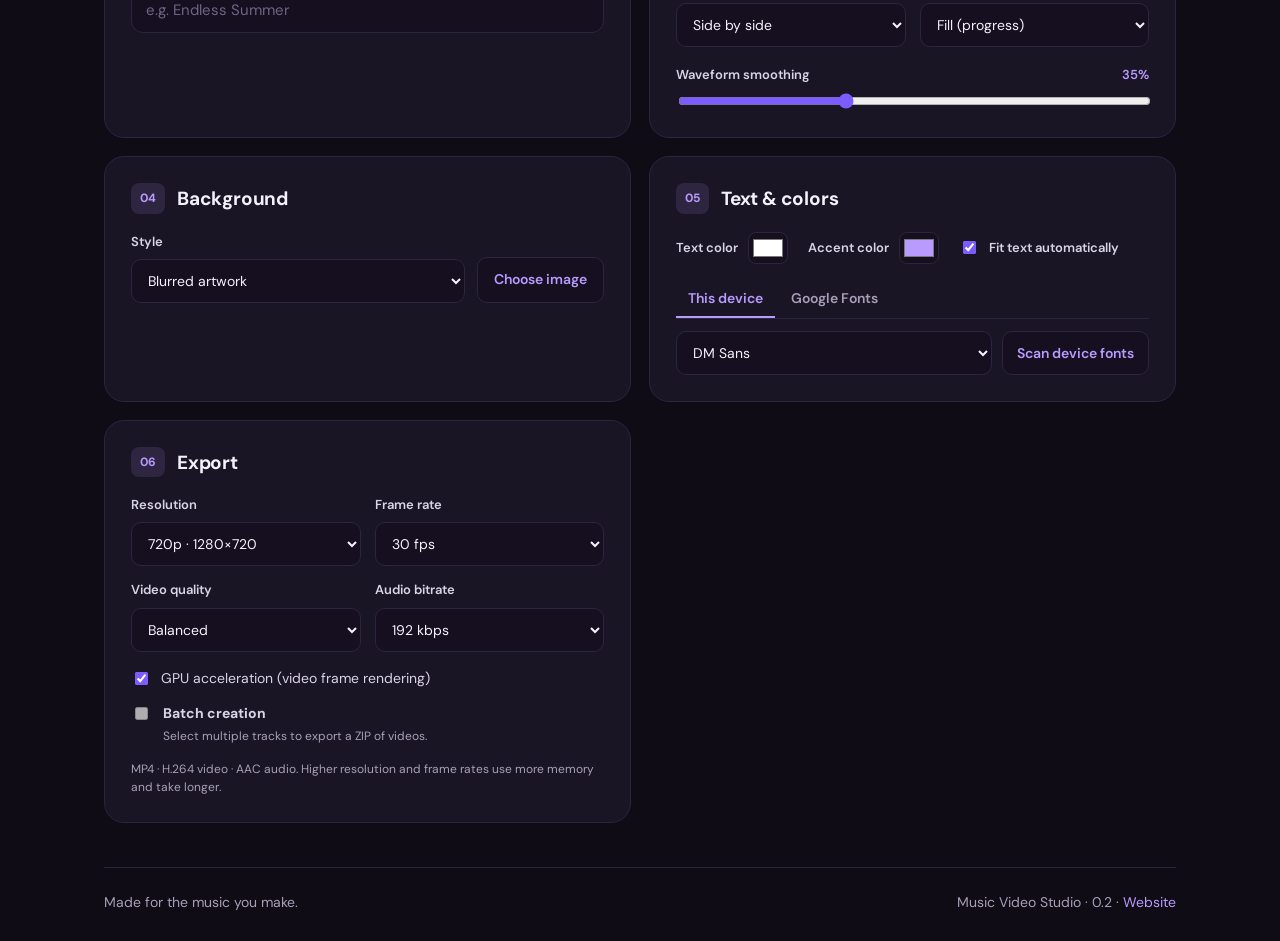
==== commit 61b9e2e3: "Update web app with new interface Co-Authored-By: Claude Sonnet 5.5 <noreply@anthropic.com>" ====
--- a/app/index.html
+++ b/app/index.html
@@ -1 +1 @@
-<!DOCTYPE html><html lang="en"><head><meta charSet="utf-8"/><meta name="viewport" content="width=device-width, initial-scale=1"/><link rel="stylesheet" href="./_next/static/css/2dc34d149fe5910a.css" data-precedence="next"/><link rel="preload" as="script" fetchPriority="low" href="./_next/static/chunks/webpack-8dfd15e2f69e5f2a.js"/><script src="./_next/static/chunks/4bd1b696-c7408084347438ae.js" async=""></script><script src="./_next/static/chunks/794-f09dc234193e386a.js" async=""></script><script src="./_next/static/chunks/main-app-9adf2f4e2f8ec8e1.js" async=""></script><script src="./_next/static/chunks/app/page-4fc8a77adace66d1.js" async=""></script><title>Music Video Studio</title><meta name="description" content="Turn a track and its artwork into a video worth sharing."/><script src="./_next/static/chunks/polyfills-42372ed130431b0a.js" noModule=""></script></head><body><div hidden=""><!--$--><!--/$--></div><header class="topbar"><a class="brand" href="#"><span class="brand-icon">♫</span> Music Video <b>Studio</b></a><span class="top-note">A little studio for your next release</span><button id="youtubeBtn" class="youtube"><span>▶</span> Connect YouTube</button></header><main><section class="intro"><div><p class="eyebrow">MAKE IT A VISUAL</p><h1>Your music, <em>in motion.</em></h1><p class="subhead">Turn a track and its artwork into a video worth sharing.</p></div><div class="stepper"><span class="active">01 <i>Media</i></span><span>02 <i>Style</i></span><span>03 <i>Export</i></span></div></section><div class="workspace"><section class="editor"><div class="section-head"><div><span class="number">01</span><h2>Add your media</h2></div><span class="helper">Your files stay on this device</span></div><div class="upload-grid"><label class="dropzone" for="artInput" id="artDrop"><input id="artInput" type="file" accept="image/png,image/jpeg,image/webp,image/avif,image/gif"/><span class="upload-symbol">▧</span><b>Album artwork</b><small>PNG, JPG, WEBP · choose a file</small><span class="file-name" id="artName">No image selected</span></label><label class="dropzone audio-drop" for="audioInput" id="audioDrop"><input id="audioInput" type="file" accept="audio/*,.flac,.wav,.ogg,.mp3,.m4a,.aac" multiple=""/><span class="upload-symbol">♫</span><b>Your music</b><small>MP3, FLAC, WAV, OGG and more · select multiple for batch</small><span class="file-name" id="audioName">No audio selected</span></label></div><div class="section-head details-head"><div><span class="number">02</span><h2>Make it yours</h2></div></div><div class="fields"><label>Artist name<input id="artist" placeholder="e.g. The Midnight"/></label><label>Song title<input id="title" placeholder="e.g. Sunset Drive"/></label><label class="wide">Album name <span class="optional">Optional</span><input id="album" placeholder="e.g. Endless Summer"/></label></div><div class="section-head style-head"><div><span class="number">03</span><h2>Choose a style</h2></div></div><div class="style-options"><label class="style-card selected"><input type="radio" name="layout" checked="" value="professional"/><span class="style-thumb pro-thumb"><i></i><i></i><i></i><i></i><i></i></span><b>Professional</b><small>Artwork, details &amp; waveform</small></label><label class="style-card"><input type="radio" name="layout" value="artwork"/><span class="style-thumb art-thumb"></span><b>Artwork only</b><small>Let the cover take the stage</small></label></div><div class="background-row"><label class="background-label">Text layout <select id="textLayout"><option value="side">Side by side</option><option value="centered">Centered</option></select></label><label class="background-label">Waveform <select id="waveformMode"><option value="fill">Fill (progress)</option><option value="reactive">Reactive to music</option></select></label></div><div class="background-row"><label class="background-label">Background <select id="background"><option value="blur">Blurred artwork</option><option value="image">Background image</option><option value="video">Looping video</option><option value="solid">Midnight solid</option></select></label><label class="bg-file" id="bgImagePick" for="bgImageInput">Choose image</label><label class="bg-file" id="bgVideoPick" for="bgVideoInput" hidden="">Choose video</label><input id="bgImageInput" type="file" accept="image/png,image/jpeg,image/webp" hidden=""/><input id="bgVideoInput" type="file" accept="video/mp4,video/webm,video/quicktime" hidden=""/></div><div class="customize-panel"><div class="customize-title">Customize your video</div><div class="customize-grid"><label>Text color<input id="textColor" type="color" value="#ffffff"/></label><label>Accent color<input id="accentColor" type="color" value="#b99aff"/></label><label class="auto-size"><input id="autoTextSize" type="checkbox" checked=""/> Fit text automatically</label></div><div class="font-tabs" role="tablist" aria-label="Font sources"><button id="localFontsTab" type="button" class="selected">This device</button><button id="googleFontsTab" type="button">Google Fonts</button></div><div class="font-picker-row"><select id="fontFamily" aria-label="Font"><option value="DM Sans">DM Sans</option><option value="Space Grotesk">Space Grotesk</option><option value="Arial">Arial</option><option value="Georgia">Georgia</option></select><button id="scanFontsBtn" type="button">Scan device fonts</button></div><div id="googleFontPicker" class="google-font-picker" hidden=""><input id="googleFontSearch" placeholder="Search Google Fonts"/><select id="googleFontFamily" aria-label="Google Font"></select><button id="useGoogleFontBtn" type="button">Use this font</button><small>Google Fonts needs an internet connection. Your bundled and device fonts work offline.</small></div><label class="range-control">Waveform smoothing <span id="smoothingValue">35%</span><input id="waveformSmoothing" type="range" min="0" max="100" value="35"/></label></div><label class="auto-size"><input id="gpuAccel" type="checkbox" checked=""/> GPU acceleration (video frame rendering)</label><details class="export-settings" open=""><summary>FFmpeg export settings</summary><div class="export-settings-grid"><label>Resolution<select id="exportResolution"><option value="720">720p · 1280×720</option><option value="1080">1080p · 1920×1080</option><option value="480">480p · 854×480</option></select></label><label>Frame rate<select id="exportFps"><option value="30">30 fps</option><option value="24">24 fps</option><option value="60">60 fps</option></select></label><label>Video quality<select id="exportQuality"><option value="23">Balanced</option><option value="18">High quality · larger file</option><option value="28">Smaller file</option></select></label><label>Audio bitrate<select id="exportAudioBitrate"><option value="192k">192 kbps</option><option value="128k">128 kbps · smaller file</option><option value="320k">320 kbps</option></select></label></div><small>MP4 · H.264 video · AAC audio. Higher resolution and frame rates use more memory and take longer.</small></details><label class="batch-control"><input id="batchMode" type="checkbox"/><span><b>Batch creation</b><small id="batchStatus">Select multiple tracks to export a ZIP of videos.</small></span></label><div class="export-row"><div><strong>Ready when you are.</strong><small id="exportHint">Add artwork and a track to export your video.</small></div><button id="exportBtn" disabled=""><span>↓</span> Export video</button></div></section><aside class="preview-panel"><div class="preview-head"><span>LIVE PREVIEW</span><span class="live-dot">● LIVE</span></div><div class="preview-frame"><canvas id="preview" width="1280" height="720"></canvas><div class="preview-empty" id="emptyState"><span>♫</span><b>Your video will appear here</b><small>Add an image and track to get started</small></div></div><div class="player"><button id="playBtn" aria-label="Play">▶</button><div class="track-info"><b id="previewTitle">Your song title</b><span id="previewArtist">Artist name</span><div class="progress"><i id="progress"></i></div></div><span class="time" id="timeLabel">0:00 / 0:00</span></div><div class="preview-tip">◈  Preview updates as you edit</div></aside><audio id="audio" crossorigin="anonymous"></audio></div><footer>Made for the music you make. <span>Music Video Studio <i>·</i> 0.2</span></footer></main><!--$--><!--/$--><script src="./_next/static/chunks/webpack-8dfd15e2f69e5f2a.js" id="_R_" async=""></script><script>(self.__next_f=self.__next_f||[]).push([0])</script><script>self.__next_f.push([1,"1:\"$Sreact.fragment\"\n2:I[7121,[],\"\"]\n3:I[4581,[],\"\"]\n5:I[1304,[],\"ClientPageRoot\"]\n6:\"static/chunks/app/page-4fc8a77adace66d1.js\"\n7:I[5933,[\"974\",\"$6\"],\"default\"]\na:I[484,[],\"OutletBoundary\"]\nb:\"$Sreact.suspense\"\nd:\"ViewportBoundary\"\ne:I[484,[],\"$d\"]\n10:\"MetadataBoundary\"\n11:I[484,[],\"$10\"]\n13:I[7123,[],\"default\",1]\n:HL[\"./_next/static/css/2dc34d149fe5910a.css\",\"style\"]\n4:[[\"children\",{\"s\":\"__PAGE__\",\"h\":512,\"d\":{\"r\":[\"$\",\"$1\",\"c\",{\"children\":[[\"$\",\"$L5\",null,{\"Component\":\"$7\",\"serverProvidedParams\":{\"searchParams\":{},\"params\":{},\"promises\":[\"$@8\",\"$@9\"]}}],null,[\"$\",\"$La\",null,{\"children\":[\"$\",\"$b\",null,{\"name\":\"Next.MetadataOutlet\",\"children\":\"$@c\"}]}]]}],\"p\":false,\"v\":null}}]]\n0:{\"P\":null,\"c\":[\"\",\"\"],\"q\":\"\",\"i\":false,\"t\":{\"t\":{\"s\":\"\",\"h\":528,\"d\":{\"r\":[\"$\",\"$1\",\"c\",{\"children\":[[[\"$\",\"link\",\"0\",{\"rel\":\"stylesheet\",\"href\":\"./_next/static/css/2dc34d149fe5910a.css\",\"precedence\":\"next\",\"crossOrigin\":\"$undefined\",\"nonce\":\"$undefined\"}]],[\"$\",\"html\",null,{\"lang\":\"en\",\"children\":[\"$\",\"body\",null,{\"children\":[\"$\",\"$L2\",null,{\"parallelRouterKey\":\"children\",\"error\":\"$undefined\",\"errorStyles\":\"$undefined\",\"errorScripts\":\"$undefined\",\"template\":[\"$\",\"$L3\",null,{}],\"templateStyles\":\"$undefined\",\"templateScripts\":\"$undefined\",\"notFound\":[[[\"$\",\"title\",null,{\"children\":\"404: This page could not be found.\"}],[\"$\",\"div\",null,{\"style\":{\"fontFamily\":\"system-ui,\\\"Segoe UI\\\",Roboto,Helvetica,Arial,sans-serif,\\\"Apple Color Emoji\\\",\\\"Segoe UI Emoji\\\"\",\"height\":\"100vh\",\"textAlign\":\"center\",\"display\":\"flex\",\"flexDirection\":\"column\",\"alignItems\":\"center\",\"justifyContent\":\"center\"},\"children\":[\"$\",\"div\",null,{\"children\":[[\"$\",\"style\",null,{\"dangerouslySetInnerHTML\":{\"__html\":\"body{color:#000;background:#fff;margin:0}.next-error-h1{border-right:1px solid rgba(0,0,0,.3)}@media (prefers-color-scheme:dark){body{color:#fff;background:#000}.next-error-h1{border-right:1px solid rgba(255,255,255,.3)}}\"}}],[\"$\",\"h1\",null,{\"className\":\"next-error-h1\",\"style\":{\"display\":\"inline-block\",\"margin\":\"0 20px 0 0\",\"padding\":\"0 23px 0 0\",\"fontSize\":24,\"fontWeight\":500,\"verticalAlign\":\"top\",\"lineHeight\":\"49px\"},\"children\":404}],[\"$\",\"div\",null,{\"style\":{\"display\":\"inline-block\"},\"children\":[\"$\",\"h2\",null,{\"style\":{\"fontSize\":14,\"fontWeight\":400,\"lineHeight\":\"49px\",\"margin\":0},\"children\":\"This page could not be found.\"}]}]]}]}]],[]],\"forbidden\":\"$undefined\",\"unauthorized\":\"$undefined\"}]}]}]]}],\"p\":false,\"v\":null},\"c\":\"$Q4\"},\"h\":{\"r\":[\"$\",\"$1\",\"h\",{\"children\":[null,[\"$\",\"$Le\",null,{\"children\":\"$Lf\"}],[\"$\",\"$L11\",null,{\"children\":[[\"$\",\"div\",null,{\"hidden\":true,\"children\":[\"$\",\"$b\",null,{\"name\":\"Next.Metadata\",\"children\":\"$L12\"}]}],null]}],null]}],\"p\":false,\"v\":null}},\"m\":\"$undefined\",\"G\":[\"$13\",[]],\"S\":true,\"r\":\"$undefined\",\"s\":\"$undefined\",\"a\":\"$undefined\",\"l\":\"$undefined\",\"p\":\"$undefined\",\"d\":\"$undefined\",\"b\":\"c_l_0B5I6fJrECyxnQFTz\"}\n8:{}\n9:\"$4:0:1:d:r:props:children:0:props:serverProvidedParams:params\"\nf:[[\"$\",\"meta\",\"0\",{\"charSet\":\"utf-8\"}],[\"$\",\"meta\",\"1\",{\"name\":\"viewport\",\"content\":\"width=device-width, initial-scale=1\"}]]\nc:null\n12:[[\"$\",\"title\",\"0\",{\"children\":\"Music Video Studio\"}],[\"$\",\"meta\",\"1\",{\"name\":\"description\",\"content\":\"Turn a track and its artwork into a video worth sharing.\"}]]\n"])</script></body></html>+<!DOCTYPE html><html lang="en"><head><meta charSet="utf-8"/><meta name="viewport" content="width=device-width, initial-scale=1"/><link rel="stylesheet" href="./_next/static/css/46b80a4dcc8361fc.css" data-precedence="next"/><link rel="preload" as="script" fetchPriority="low" href="./_next/static/chunks/webpack-8dfd15e2f69e5f2a.js"/><script src="./_next/static/chunks/4bd1b696-c7408084347438ae.js" async=""></script><script src="./_next/static/chunks/794-f09dc234193e386a.js" async=""></script><script src="./_next/static/chunks/main-app-9adf2f4e2f8ec8e1.js" async=""></script><script src="./_next/static/chunks/app/page-7ac464d8c26b2634.js" async=""></script><title>Music Video Studio</title><meta name="description" content="Turn a track and its artwork into a video worth sharing."/><script src="./_next/static/chunks/polyfills-42372ed130431b0a.js" noModule=""></script></head><body><div hidden=""><!--$--><!--/$--></div><header class="topbar"><div class="topbar-inner"><a class="brand" href="#"><span class="brand-icon">♫</span>Music Video Studio</a><nav class="top-links"><a href="#studio">Studio</a><a href="#settings">Settings</a><a href="https://katanasoftwaregh.github.io/music-video-studio/privacy.html" target="_blank" rel="noreferrer">Privacy</a></nav><button id="youtubeBtn" class="youtube"><span>▶</span> Connect YouTube</button></div></header><main><section class="hero"><p class="eyebrow">Free · Private · No upload</p><h1>Your music, <em>in motion.</em></h1><p class="subhead">Turn a track and its artwork into a video worth sharing. Everything is rendered on your device.</p></section><section class="stage" id="studio"><div class="stage-card"><div class="preview-head"><span>LIVE PREVIEW</span><span class="live-dot">● LIVE</span></div><div class="preview-frame"><canvas id="preview" width="1280" height="720"></canvas><div class="preview-empty" id="emptyState"><span>♫</span><b>Your video will appear here</b><small>Add artwork and a track below to get started</small></div></div><div class="player"><button id="playBtn" aria-label="Play">▶</button><div class="track-info"><div class="track-text"><b id="previewTitle">Your song title</b><span id="previewArtist">Artist name</span></div><div class="progress"><i id="progress"></i></div></div><span class="time" id="timeLabel">0:00 / 0:00</span></div><div class="export-row"><div><strong>Ready when you are.</strong><small id="exportHint">Add artwork and a track to export your video.</small></div><button id="exportBtn" disabled=""><span>↓</span> Export video</button></div></div></section><section class="settings" id="settings"><div class="card media-card"><div class="section-head"><div><span class="number">01</span><h2>Add your media</h2></div><span class="helper">Files stay on this device</span></div><div class="upload-grid"><label class="dropzone" for="artInput" id="artDrop"><input id="artInput" type="file" accept="image/png,image/jpeg,image/webp,image/avif,image/gif"/><span class="upload-symbol">▧</span><b>Album artwork</b><small>PNG, JPG, WEBP</small><span class="file-name" id="artName">No image selected</span></label><label class="dropzone audio-drop" for="audioInput" id="audioDrop"><input id="audioInput" type="file" accept="audio/*,.flac,.wav,.ogg,.mp3,.m4a,.aac" multiple=""/><span class="upload-symbol">♫</span><b>Your music</b><small>MP3, FLAC, WAV · select several for batch</small><span class="file-name" id="audioName">No audio selected</span></label></div></div><div class="card"><div class="section-head"><div><span class="number">02</span><h2>Details</h2></div></div><div class="fields"><label>Artist name<input id="artist" placeholder="e.g. The Midnight"/></label><label>Song title<input id="title" placeholder="e.g. Sunset Drive"/></label><label class="wide">Album name <span class="optional">Optional</span><input id="album" placeholder="e.g. Endless Summer"/></label></div></div><div class="card"><div class="section-head"><div><span class="number">03</span><h2>Layout &amp; waveform</h2></div></div><div class="style-options"><label class="style-card selected"><input type="radio" name="layout" checked="" value="professional"/><span class="style-thumb pro-thumb"><i></i><i></i><i></i><i></i><i></i></span><b>Professional</b><small>Artwork, details &amp; waveform</small></label><label class="style-card"><input type="radio" name="layout" value="artwork"/><span class="style-thumb art-thumb"></span><b>Artwork only</b><small>Let the cover take the stage</small></label></div><div class="select-grid"><label>Text layout <select id="textLayout"><option value="side">Side by side</option><option value="centered">Centered</option></select></label><label>Waveform <select id="waveformMode"><option value="fill">Fill (progress)</option><option value="reactive">Reactive to music</option></select></label></div><label class="range-control">Waveform smoothing <span id="smoothingValue">35%</span><input id="waveformSmoothing" type="range" min="0" max="100" value="35"/></label></div><div class="card"><div class="section-head"><div><span class="number">04</span><h2>Background</h2></div></div><div class="background-row"><label class="background-label">Style <select id="background"><option value="blur">Blurred artwork</option><option value="image">Background image</option><option value="video">Looping video</option><option value="solid">Midnight solid</option></select></label><label class="bg-file" id="bgImagePick" for="bgImageInput">Choose image</label><label class="bg-file" id="bgVideoPick" for="bgVideoInput" hidden="">Choose video</label><input id="bgImageInput" type="file" accept="image/png,image/jpeg,image/webp" hidden=""/><input id="bgVideoInput" type="file" accept="video/mp4,video/webm,video/quicktime" hidden=""/></div></div><div class="card"><div class="section-head"><div><span class="number">05</span><h2>Text &amp; colors</h2></div></div><div class="customize-grid"><label>Text color<input id="textColor" type="color" value="#ffffff"/></label><label>Accent color<input id="accentColor" type="color" value="#b99aff"/></label><label class="auto-size"><input id="autoTextSize" type="checkbox" checked=""/> Fit text automatically</label></div><div class="font-tabs" role="tablist" aria-label="Font sources"><button id="localFontsTab" type="button" class="selected">This device</button><button id="googleFontsTab" type="button">Google Fonts</button></div><div class="font-picker-row"><select id="fontFamily" aria-label="Font"><option value="DM Sans">DM Sans</option><option value="Space Grotesk">Space Grotesk</option><option value="Arial">Arial</option><option value="Georgia">Georgia</option></select><button id="scanFontsBtn" type="button">Scan device fonts</button></div><div id="googleFontPicker" class="google-font-picker" hidden=""><input id="googleFontSearch" placeholder="Search Google Fonts"/><select id="googleFontFamily" aria-label="Google Font"></select><button id="useGoogleFontBtn" type="button">Use this font</button><small>Google Fonts needs an internet connection. Your bundled and device fonts work offline.</small></div></div><div class="card"><div class="section-head"><div><span class="number">06</span><h2>Export</h2></div></div><div class="export-settings-grid"><label>Resolution<select id="exportResolution"><option value="720">720p · 1280×720</option><option value="1080">1080p · 1920×1080</option><option value="480">480p · 854×480</option></select></label><label>Frame rate<select id="exportFps"><option value="30">30 fps</option><option value="24">24 fps</option><option value="60">60 fps</option></select></label><label>Video quality<select id="exportQuality"><option value="23">Balanced</option><option value="18">High quality · larger file</option><option value="28">Smaller file</option></select></label><label>Audio bitrate<select id="exportAudioBitrate"><option value="192k">192 kbps</option><option value="128k">128 kbps · smaller file</option><option value="320k">320 kbps</option></select></label></div><label class="auto-size"><input id="gpuAccel" type="checkbox" checked=""/> GPU acceleration (video frame rendering)</label><label class="batch-control"><input id="batchMode" type="checkbox"/><span><b>Batch creation</b><small id="batchStatus">Select multiple tracks to export a ZIP of videos.</small></span></label><small class="note">MP4 · H.264 video · AAC audio. Higher resolution and frame rates use more memory and take longer.</small></div></section><audio id="audio" crossorigin="anonymous"></audio><footer><span>Made for the music you make.</span><span>Music Video Studio · 0.2 · <a href="https://katanasoftwaregh.github.io/music-video-studio/" target="_blank" rel="noreferrer">Website</a></span></footer></main><!--$--><!--/$--><script src="./_next/static/chunks/webpack-8dfd15e2f69e5f2a.js" id="_R_" async=""></script><script>(self.__next_f=self.__next_f||[]).push([0])</script><script>self.__next_f.push([1,"1:\"$Sreact.fragment\"\n2:I[7121,[],\"\"]\n3:I[4581,[],\"\"]\n5:I[1304,[],\"ClientPageRoot\"]\n6:\"static/chunks/app/page-7ac464d8c26b2634.js\"\n7:I[5933,[\"974\",\"$6\"],\"default\"]\na:I[484,[],\"OutletBoundary\"]\nb:\"$Sreact.suspense\"\nd:\"ViewportBoundary\"\ne:I[484,[],\"$d\"]\n10:\"MetadataBoundary\"\n11:I[484,[],\"$10\"]\n13:I[7123,[],\"default\",1]\n:HL[\"./_next/static/css/46b80a4dcc8361fc.css\",\"style\"]\n4:[[\"children\",{\"s\":\"__PAGE__\",\"h\":512,\"d\":{\"r\":[\"$\",\"$1\",\"c\",{\"children\":[[\"$\",\"$L5\",null,{\"Component\":\"$7\",\"serverProvidedParams\":{\"searchParams\":{},\"params\":{},\"promises\":[\"$@8\",\"$@9\"]}}],null,[\"$\",\"$La\",null,{\"children\":[\"$\",\"$b\",null,{\"name\":\"Next.MetadataOutlet\",\"children\":\"$@c\"}]}]]}],\"p\":false,\"v\":null}}]]\n0:{\"P\":null,\"c\":[\"\",\"\"],\"q\":\"\",\"i\":false,\"t\":{\"t\":{\"s\":\"\",\"h\":528,\"d\":{\"r\":[\"$\",\"$1\",\"c\",{\"children\":[[[\"$\",\"link\",\"0\",{\"rel\":\"stylesheet\",\"href\":\"./_next/static/css/46b80a4dcc8361fc.css\",\"precedence\":\"next\",\"crossOrigin\":\"$undefined\",\"nonce\":\"$undefined\"}]],[\"$\",\"html\",null,{\"lang\":\"en\",\"children\":[\"$\",\"body\",null,{\"children\":[\"$\",\"$L2\",null,{\"parallelRouterKey\":\"children\",\"error\":\"$undefined\",\"errorStyles\":\"$undefined\",\"errorScripts\":\"$undefined\",\"template\":[\"$\",\"$L3\",null,{}],\"templateStyles\":\"$undefined\",\"templateScripts\":\"$undefined\",\"notFound\":[[[\"$\",\"title\",null,{\"children\":\"404: This page could not be found.\"}],[\"$\",\"div\",null,{\"style\":{\"fontFamily\":\"system-ui,\\\"Segoe UI\\\",Roboto,Helvetica,Arial,sans-serif,\\\"Apple Color Emoji\\\",\\\"Segoe UI Emoji\\\"\",\"height\":\"100vh\",\"textAlign\":\"center\",\"display\":\"flex\",\"flexDirection\":\"column\",\"alignItems\":\"center\",\"justifyContent\":\"center\"},\"children\":[\"$\",\"div\",null,{\"children\":[[\"$\",\"style\",null,{\"dangerouslySetInnerHTML\":{\"__html\":\"body{color:#000;background:#fff;margin:0}.next-error-h1{border-right:1px solid rgba(0,0,0,.3)}@media (prefers-color-scheme:dark){body{color:#fff;background:#000}.next-error-h1{border-right:1px solid rgba(255,255,255,.3)}}\"}}],[\"$\",\"h1\",null,{\"className\":\"next-error-h1\",\"style\":{\"display\":\"inline-block\",\"margin\":\"0 20px 0 0\",\"padding\":\"0 23px 0 0\",\"fontSize\":24,\"fontWeight\":500,\"verticalAlign\":\"top\",\"lineHeight\":\"49px\"},\"children\":404}],[\"$\",\"div\",null,{\"style\":{\"display\":\"inline-block\"},\"children\":[\"$\",\"h2\",null,{\"style\":{\"fontSize\":14,\"fontWeight\":400,\"lineHeight\":\"49px\",\"margin\":0},\"children\":\"This page could not be found.\"}]}]]}]}]],[]],\"forbidden\":\"$undefined\",\"unauthorized\":\"$undefined\"}]}]}]]}],\"p\":false,\"v\":null},\"c\":\"$Q4\"},\"h\":{\"r\":[\"$\",\"$1\",\"h\",{\"children\":[null,[\"$\",\"$Le\",null,{\"children\":\"$Lf\"}],[\"$\",\"$L11\",null,{\"children\":[[\"$\",\"div\",null,{\"hidden\":true,\"children\":[\"$\",\"$b\",null,{\"name\":\"Next.Metadata\",\"children\":\"$L12\"}]}],null]}],null]}],\"p\":false,\"v\":null}},\"m\":\"$undefined\",\"G\":[\"$13\",[]],\"S\":true,\"r\":\"$undefined\",\"s\":\"$undefined\",\"a\":\"$undefined\",\"l\":\"$undefined\",\"p\":\"$undefined\",\"d\":\"$undefined\",\"b\":\"z78O-bYdL_oABML_NBSVB\"}\n8:{}\n9:\"$4:0:1:d:r:props:children:0:props:serverProvidedParams:params\"\nf:[[\"$\",\"meta\",\"0\",{\"charSet\":\"utf-8\"}],[\"$\",\"meta\",\"1\",{\"name\":\"viewport\",\"content\":\"width=device-width, initial-scale=1\"}]]\nc:null\n12:[[\"$\",\"title\",\"0\",{\"children\":\"Music Video Studio\"}],[\"$\",\"meta\",\"1\",{\"name\":\"description\",\"content\":\"Turn a track and its artwork into a video worth sharing.\"}]]\n"])</script></body></html>
--- a/app/_next/static/css/46b80a4dcc8361fc.css
+++ b/app/_next/static/css/46b80a4dcc8361fc.css
@@ -0,0 +1 @@
+:root{--bg:#0f0c16;--panel:#1a1525;--panel2:#150f1f;--line:#2c2540;--text:#f4f1fa;--muted:#a79fb8;--accent:#b99aff;--accent2:#7c5cff;font-family:DM Sans,system-ui,sans-serif;color:var(--text);background:var(--bg);font-synthesis:none;text-rendering:optimizeLegibility}*{box-sizing:border-box}html{scroll-behavior:smooth}body{margin:0;min-height:100vh;font-size:16px;line-height:1.55;background:radial-gradient(1200px 600px at 80% -10%,#2a1d4d55,transparent),radial-gradient(900px 500px at -10% 20%,#4b2a8a33,transparent),var(--bg);background-attachment:fixed;-webkit-font-smoothing:antialiased}a{color:var(--accent);text-decoration:none}a:hover{text-decoration:underline}[hidden]{display:none!important}.topbar{position:sticky;top:0;z-index:50;-webkit-backdrop-filter:blur(14px);backdrop-filter:blur(14px);background:#0f0c16c7;border-bottom:1px solid #2c254066}.topbar-inner{max-width:1120px;margin:auto;height:68px;padding:0 24px;gap:28px}.brand,.topbar-inner{display:flex;align-items:center}.brand{gap:10px;font:700 17px DM Sans,sans-serif;color:var(--text)}.brand:hover{text-decoration:none}.brand-icon{width:28px;height:28px;border-radius:8px;background:linear-gradient(135deg,var(--accent),var(--accent2));display:grid;place-items:center;font-size:14px;color:#14101f}.top-links{display:flex;gap:22px;margin-left:auto;font-size:15px}.top-links a{color:var(--muted)}.top-links a:hover{color:var(--text);text-decoration:none}.youtube{border:1px solid var(--line);background:var(--panel);border-radius:12px;padding:10px 16px;color:var(--text);font:600 14px DM Sans;cursor:pointer;transition:.15s}.youtube span{color:#ff4b53;margin-right:7px}.youtube:hover{transform:translateY(-1px);border-color:#4a3d70}main{max-width:1120px;margin:auto;padding:0 24px 28px}.hero{text-align:center;padding:56px 0 34px}.eyebrow{font-size:13px;letter-spacing:.14em;color:var(--accent);font-weight:600;text-transform:uppercase;margin:0 0 14px}.hero h1{font:700 clamp(38px,6vw,62px)/1.05 DM Sans,sans-serif;letter-spacing:-.02em;margin:0 0 16px}.hero h1 em{font-style:normal;background:linear-gradient(135deg,var(--accent),#ffb3e6);-webkit-background-clip:text;background-clip:text;color:transparent}.subhead{color:var(--muted);font-size:19px;max-width:560px;margin:0 auto}.stage{display:flex;justify-content:center}.stage-card{width:100%;max-width:980px;background:var(--panel);border:1px solid var(--line);border-radius:24px;padding:20px;box-shadow:0 30px 80px #0008}.preview-head{display:flex;justify-content:space-between;font-size:12px;letter-spacing:.14em;color:var(--muted);margin:2px 4px 14px}.live-dot{color:#8dd4ac}.preview-frame{position:relative;aspect-ratio:16/9;background:#0b0810;border-radius:16px;overflow:hidden;border:1px solid var(--line)}.preview-frame canvas{width:100%;height:100%;display:block}.preview-empty{position:absolute;inset:0;display:flex;flex-direction:column;align-items:center;justify-content:center;background:linear-gradient(135deg,#2b1d52,#171126 60%);color:var(--muted);text-align:center;padding:16px}.preview-empty>span{font-size:44px;color:var(--accent);margin-bottom:8px}.preview-empty b{font-size:18px;color:var(--text)}.preview-empty small{font-size:14px;margin-top:6px}.player{display:flex;gap:16px;align-items:center;margin:18px 4px 4px}.player>button{width:44px;height:44px;border:0;border-radius:50%;background:linear-gradient(135deg,var(--accent),var(--accent2));color:#120e1c;font-size:14px;padding-left:3px;cursor:pointer;box-shadow:0 8px 22px #7c5cff44;flex:none}.track-info{flex:1 1;min-width:0}.track-text{display:flex;align-items:baseline;gap:10px;min-width:0}.track-text b{font-size:15px}.track-text b,.track-text span{white-space:nowrap;overflow:hidden;text-overflow:ellipsis}.track-text span{font-size:13px;color:var(--muted)}.progress{height:5px;background:#2c2540;border-radius:3px;margin-top:9px;overflow:hidden}.progress i{height:100%;display:block;width:0;background:linear-gradient(90deg,var(--accent),var(--accent2))}.time{font-size:13px;color:var(--muted);white-space:nowrap;font-feature-settings:"tnum";font-variant-numeric:tabular-nums}.export-row{border-top:1px solid var(--line);margin-top:18px;padding:18px 4px 2px;display:flex;justify-content:space-between;align-items:center;gap:16px}.export-row strong{display:block;font-size:16px}.export-row small{display:block;color:var(--muted);font-size:14px;margin-top:2px}#exportBtn{border:0;border-radius:12px;background:linear-gradient(135deg,var(--accent),var(--accent2));color:#120e1c;padding:14px 26px;font:700 15px DM Sans;cursor:pointer;box-shadow:0 10px 30px #7c5cff44;transition:.15s;white-space:nowrap}#exportBtn:hover:not(:disabled){transform:translateY(-1px)}#exportBtn:disabled{opacity:.4;box-shadow:none;cursor:not-allowed}#exportBtn span{margin-right:6px}.settings{display:grid;grid-template-columns:repeat(2,1fr);gap:18px;margin-top:40px}.card{background:var(--panel);border:1px solid var(--line);border-radius:20px;padding:26px}.media-card{grid-column:1/-1}.section-head{display:flex;align-items:center;justify-content:space-between;margin-bottom:18px}.section-head>div{display:flex;align-items:center;gap:12px}.section-head h2{font:700 19px DM Sans,sans-serif;margin:0;letter-spacing:-.01em}.number{font-size:12px;font-weight:700;color:var(--accent);background:#b99aff1f;border-radius:8px;padding:6px 9px}.helper{font-size:13px;color:var(--muted)}.upload-grid{display:grid;grid-template-columns:1fr 1fr;gap:16px}.dropzone{min-height:150px;border:1px dashed #4a3d70;border-radius:16px;background:var(--panel2);display:flex;flex-direction:column;align-items:center;justify-content:center;text-align:center;padding:16px;cursor:pointer;transition:.18s}.dropzone.has-file,.dropzone:hover{border-color:var(--accent);background:#211a33}.dropzone input{display:none}.upload-symbol{font-size:30px;color:var(--accent);line-height:1;margin-bottom:8px}.dropzone b{font-size:16px}.dropzone small{font-size:13px;color:var(--muted);margin-top:3px}.file-name{font-size:13px;color:var(--accent);margin-top:8px;max-width:90%;overflow:hidden;text-overflow:ellipsis;white-space:nowrap}.fields{display:grid;grid-template-columns:1fr 1fr;gap:14px}.export-settings-grid label,.fields label,.select-grid label{font-size:13px;font-weight:600;color:#d9d3e6}.fields .wide{grid-column:1/-1}.optional{color:#7b7390;font-weight:400}.fields input,.google-font-picker input{display:block;width:100%;margin-top:7px;background:var(--panel2);color:var(--text);border:1px solid var(--line);border-radius:12px;padding:12px 14px;font:15px DM Sans;outline:none}.fields input:focus,.google-font-picker input:focus{border-color:var(--accent);box-shadow:0 0 0 3px #b99aff22}.fields input::placeholder,.google-font-picker input::placeholder{color:#6e6585}.style-options{display:grid;grid-template-columns:1fr 1fr;gap:12px;margin-bottom:16px}.style-card{position:relative;border:1px solid var(--line);background:var(--panel2);border-radius:14px;padding:12px;cursor:pointer;display:grid;grid-template-columns:64px 1fr;grid-template-rows:auto auto;column-gap:12px;align-items:center;transition:.15s}.style-card:hover{border-color:#4a3d70}.style-card.selected{border-color:var(--accent);background:#211a33;box-shadow:0 0 0 3px #b99aff1a}.style-card input{position:absolute;opacity:0}.style-card b{font-size:14px;align-self:end}.style-card small{font-size:12px;color:var(--muted);align-self:start;margin-top:2px}.style-thumb{grid-row:1/3;width:64px;height:44px;border-radius:8px;background:#292238;display:block;position:relative;overflow:hidden}.pro-thumb:before{content:"";position:absolute;left:5px;top:6px;width:21px;height:32px;border-radius:3px;background:linear-gradient(130deg,#bb80a1,#51406c 58%,#d3a77b)}.pro-thumb:after{content:"";position:absolute;left:33px;top:12px;width:24px;height:2px;background:#cab5f4;box-shadow:0 6px #777182,0 15px #a98ae7,4px 12px #a98ae7,8px 10px #a98ae7,12px 13px #a98ae7,16px 9px #a98ae7,20px 12px #a98ae7}.art-thumb{background:linear-gradient(135deg,#e5a17a,#654f82 60%,#252a49)}.export-settings-grid,.select-grid{display:grid;grid-template-columns:1fr 1fr;gap:14px}.export-settings-grid label,.select-grid label{display:grid;gap:7px}select{min-width:0;border:1px solid var(--line);border-radius:10px;background:var(--panel2);color:var(--text);padding:11px 12px;font:14px DM Sans;outline:none}select:focus{border-color:var(--accent)}.range-control{display:grid;grid-template-columns:1fr auto;align-items:center;gap:6px;font-size:13px;font-weight:600;color:#d9d3e6;margin-top:18px}.range-control span{color:var(--accent)}.range-control input{grid-column:1/-1;width:100%}input[type=checkbox],input[type=range]{accent-color:var(--accent2)}.background-row{display:flex;align-items:center;gap:12px;flex-wrap:wrap}.background-label{display:grid;gap:7px;font-size:13px;font-weight:600;color:#d9d3e6;flex:1 1;min-width:180px}.bg-file{font-size:14px;font-weight:600;color:var(--accent);border:1px solid var(--line);border-radius:10px;padding:11px 16px;cursor:pointer;background:var(--panel2);align-self:end;transition:.15s}.bg-file:hover{border-color:var(--accent)}.customize-grid{display:flex;align-items:center;gap:20px;flex-wrap:wrap;margin-bottom:6px}.customize-grid>label{font-size:13px;font-weight:600;color:#d9d3e6;display:flex;align-items:center;gap:10px}.customize-grid input[type=color]{width:40px;height:32px;padding:2px;border:1px solid var(--line);border-radius:8px;background:var(--panel2);cursor:pointer}.auto-size{display:flex;align-items:center;gap:10px;font-size:14px;color:#d9d3e6;margin:16px 0 4px;cursor:pointer}.customize-grid .auto-size{margin:0}.font-tabs{display:flex;gap:4px;margin:16px 0 12px;border-bottom:1px solid var(--line)}.font-tabs button{border:0;border-bottom:2px solid transparent;background:transparent;color:var(--muted);padding:9px 12px;font:600 14px DM Sans;cursor:pointer}.font-tabs button.selected{color:var(--accent);border-color:var(--accent)}.font-picker-row{display:flex;gap:10px}.font-picker-row select{flex:1 1}.font-picker-row button,.google-font-picker button{border:1px solid var(--line);border-radius:10px;background:var(--panel2);color:var(--accent);padding:11px 14px;font:600 14px DM Sans;cursor:pointer;transition:.15s}.font-picker-row button:hover,.google-font-picker button:hover{border-color:var(--accent)}.google-font-picker{display:grid;grid-template-columns:1fr auto;gap:10px}.google-font-picker input{grid-column:1/-1;margin-top:0}.google-font-picker select{min-width:0}.google-font-picker small{grid-column:1/-1;color:var(--muted);font-size:12px}.batch-control{display:flex;gap:12px;align-items:flex-start;font-size:14px;color:#d9d3e6;margin:14px 0;cursor:pointer}.batch-control input{margin-top:4px}.batch-control span{display:grid;gap:2px}.batch-control small,.note{font-size:12px;color:var(--muted)}.note{display:block;line-height:1.5}footer{display:flex;justify-content:space-between;flex-wrap:wrap;gap:12px;margin-top:44px;padding-top:24px;border-top:1px solid var(--line);color:var(--muted);font-size:14px}.app-dialog-backdrop{position:fixed;inset:0;z-index:10000;background:#050408b8;display:grid;place-items:center;padding:18px}.app-dialog{width:min(480px,100%);background:var(--panel);color:var(--text);border:1px solid var(--line);border-radius:20px;box-shadow:0 24px 80px #0009;padding:26px;font-family:DM Sans,sans-serif}.app-dialog h2{font:700 21px DM Sans,sans-serif;margin:0 0 8px}.app-dialog p{font-size:14px;line-height:1.5;color:var(--muted);margin:0 0 16px}.app-dialog label{display:grid;gap:7px;font-size:13px;color:#d9d3e6;margin:12px 0}.app-dialog input,.app-dialog select,.app-dialog textarea{width:100%;border:1px solid var(--line);border-radius:10px;background:var(--panel2);color:var(--text);padding:11px 12px;font:14px DM Sans,sans-serif}.app-dialog textarea{min-height:90px;resize:vertical}.app-dialog-actions{display:flex;justify-content:flex-end;gap:10px;margin-top:20px}.app-dialog-actions button{border:1px solid var(--line);background:var(--panel2);color:var(--text);border-radius:10px;padding:11px 18px;font:600 14px DM Sans;cursor:pointer}.app-dialog-actions button.primary{border:0;background:linear-gradient(135deg,var(--accent),var(--accent2));color:#120e1c}.app-dialog-actions button:disabled{opacity:.5;cursor:wait}@media (max-width:820px){.export-settings-grid,.fields,.select-grid,.settings,.style-options,.upload-grid{grid-template-columns:1fr}.top-links{display:none}.youtube{margin-left:auto}.hero{padding-top:36px}.export-row{flex-direction:column;align-items:stretch}#exportBtn{width:100%}.track-text{flex-direction:column;gap:0}}@media (prefers-reduced-motion:reduce){*{transition:none!important}html{scroll-behavior:auto}}@font-face{font-family:DM Sans;font-style:normal;font-display:swap;font-weight:400;src:url(../media/dm-sans-latin-ext-400-normal.d663ebe0.woff2) format("woff2"),url(../media/dm-sans-latin-ext-400-normal.9850054c.woff) format("woff");unicode-range:u+0100-02ba,u+02bd-02c5,u+02c7-02cc,u+02ce-02d7,u+02dd-02ff,u+0304,u+0308,u+0329,u+1d00-1dbf,u+1e00-1e9f,u+1ef2-1eff,u+2020,u+20a0-20ab,u+20ad-20c0,u+2113,u+2c60-2c7f,u+a720-a7ff}@font-face{font-family:DM Sans;font-style:normal;font-display:swap;font-weight:400;src:url(../media/dm-sans-latin-400-normal.7abd0811.woff2) format("woff2"),url(../media/dm-sans-latin-400-normal.6193dcef.woff) format("woff");unicode-range:u+00??,u+0131,u+0152-0153,u+02bb-02bc,u+02c6,u+02da,u+02dc,u+0304,u+0308,u+0329,u+2000-206f,u+20ac,u+2122,u+2191,u+2193,u+2212,u+2215,u+feff,u+fffd}@font-face{font-family:DM Sans;font-style:normal;font-display:swap;font-weight:500;src:url(../media/dm-sans-latin-ext-500-normal.d7898f39.woff2) format("woff2"),url(../media/dm-sans-latin-ext-500-normal.fae40d5a.woff) format("woff");unicode-range:u+0100-02ba,u+02bd-02c5,u+02c7-02cc,u+02ce-02d7,u+02dd-02ff,u+0304,u+0308,u+0329,u+1d00-1dbf,u+1e00-1e9f,u+1ef2-1eff,u+2020,u+20a0-20ab,u+20ad-20c0,u+2113,u+2c60-2c7f,u+a720-a7ff}@font-face{font-family:DM Sans;font-style:normal;font-display:swap;font-weight:500;src:url(../media/dm-sans-latin-500-normal.210398b6.woff2) format("woff2"),url(../media/dm-sans-latin-500-normal.1dd5b1eb.woff) format("woff");unicode-range:u+00??,u+0131,u+0152-0153,u+02bb-02bc,u+02c6,u+02da,u+02dc,u+0304,u+0308,u+0329,u+2000-206f,u+20ac,u+2122,u+2191,u+2193,u+2212,u+2215,u+feff,u+fffd}@font-face{font-family:DM Sans;font-style:normal;font-display:swap;font-weight:600;src:url(../media/dm-sans-latin-ext-600-normal.47d62717.woff2) format("woff2"),url(../media/dm-sans-latin-ext-600-normal.23d427ce.woff) format("woff");unicode-range:u+0100-02ba,u+02bd-02c5,u+02c7-02cc,u+02ce-02d7,u+02dd-02ff,u+0304,u+0308,u+0329,u+1d00-1dbf,u+1e00-1e9f,u+1ef2-1eff,u+2020,u+20a0-20ab,u+20ad-20c0,u+2113,u+2c60-2c7f,u+a720-a7ff}@font-face{font-family:DM Sans;font-style:normal;font-display:swap;font-weight:600;src:url(../media/dm-sans-latin-600-normal.ad414a0a.woff2) format("woff2"),url(../media/dm-sans-latin-600-normal.895dddc8.woff) format("woff");unicode-range:u+00??,u+0131,u+0152-0153,u+02bb-02bc,u+02c6,u+02da,u+02dc,u+0304,u+0308,u+0329,u+2000-206f,u+20ac,u+2122,u+2191,u+2193,u+2212,u+2215,u+feff,u+fffd}@font-face{font-family:DM Sans;font-style:normal;font-display:swap;font-weight:700;src:url(../media/dm-sans-latin-ext-700-normal.c3bb9d04.woff2) format("woff2"),url(../media/dm-sans-latin-ext-700-normal.654517d4.woff) format("woff");unicode-range:u+0100-02ba,u+02bd-02c5,u+02c7-02cc,u+02ce-02d7,u+02dd-02ff,u+0304,u+0308,u+0329,u+1d00-1dbf,u+1e00-1e9f,u+1ef2-1eff,u+2020,u+20a0-20ab,u+20ad-20c0,u+2113,u+2c60-2c7f,u+a720-a7ff}@font-face{font-family:DM Sans;font-style:normal;font-display:swap;font-weight:700;src:url(../media/dm-sans-latin-700-normal.db6484ff.woff2) format("woff2"),url(../media/dm-sans-latin-700-normal.beb4580c.woff) format("woff");unicode-range:u+00??,u+0131,u+0152-0153,u+02bb-02bc,u+02c6,u+02da,u+02dc,u+0304,u+0308,u+0329,u+2000-206f,u+20ac,u+2122,u+2191,u+2193,u+2212,u+2215,u+feff,u+fffd}@font-face{font-family:Space Grotesk;font-style:normal;font-display:swap;font-weight:400;src:url(../media/space-grotesk-vietnamese-400-normal.ae00ba54.woff2) format("woff2"),url(../media/space-grotesk-vietnamese-400-normal.3e018f61.woff) format("woff");unicode-range:u+0102-0103,u+0110-0111,u+0128-0129,u+0168-0169,u+01a0-01a1,u+01af-01b0,u+0300-0301,u+0303-0304,u+0308-0309,u+0323,u+0329,u+1ea0-1ef9,u+20ab}@font-face{font-family:Space Grotesk;font-style:normal;font-display:swap;font-weight:400;src:url(../media/space-grotesk-latin-ext-400-normal.f44744fa.woff2) format("woff2"),url(../media/space-grotesk-latin-ext-400-normal.9154b20d.woff) format("woff");unicode-range:u+0100-02ba,u+02bd-02c5,u+02c7-02cc,u+02ce-02d7,u+02dd-02ff,u+0304,u+0308,u+0329,u+1d00-1dbf,u+1e00-1e9f,u+1ef2-1eff,u+2020,u+20a0-20ab,u+20ad-20c0,u+2113,u+2c60-2c7f,u+a720-a7ff}@font-face{font-family:Space Grotesk;font-style:normal;font-display:swap;font-weight:400;src:url(../media/space-grotesk-latin-400-normal.5977941d.woff2) format("woff2"),url(../media/space-grotesk-latin-400-normal.73004868.woff) format("woff");unicode-range:u+00??,u+0131,u+0152-0153,u+02bb-02bc,u+02c6,u+02da,u+02dc,u+0304,u+0308,u+0329,u+2000-206f,u+20ac,u+2122,u+2191,u+2193,u+2212,u+2215,u+feff,u+fffd}@font-face{font-family:Space Grotesk;font-style:normal;font-display:swap;font-weight:500;src:url(../media/space-grotesk-vietnamese-500-normal.0a6bc1c8.woff2) format("woff2"),url(../media/space-grotesk-vietnamese-500-normal.6189c43d.woff) format("woff");unicode-range:u+0102-0103,u+0110-0111,u+0128-0129,u+0168-0169,u+01a0-01a1,u+01af-01b0,u+0300-0301,u+0303-0304,u+0308-0309,u+0323,u+0329,u+1ea0-1ef9,u+20ab}@font-face{font-family:Space Grotesk;font-style:normal;font-display:swap;font-weight:500;src:url(../media/space-grotesk-latin-ext-500-normal.f605b0d2.woff2) format("woff2"),url(../media/space-grotesk-latin-ext-500-normal.644f7a23.woff) format("woff");unicode-range:u+0100-02ba,u+02bd-02c5,u+02c7-02cc,u+02ce-02d7,u+02dd-02ff,u+0304,u+0308,u+0329,u+1d00-1dbf,u+1e00-1e9f,u+1ef2-1eff,u+2020,u+20a0-20ab,u+20ad-20c0,u+2113,u+2c60-2c7f,u+a720-a7ff}@font-face{font-family:Space Grotesk;font-style:normal;font-display:swap;font-weight:500;src:url(../media/space-grotesk-latin-500-normal.31250b26.woff2) format("woff2"),url(../media/space-grotesk-latin-500-normal.3d793272.woff) format("woff");unicode-range:u+00??,u+0131,u+0152-0153,u+02bb-02bc,u+02c6,u+02da,u+02dc,u+0304,u+0308,u+0329,u+2000-206f,u+20ac,u+2122,u+2191,u+2193,u+2212,u+2215,u+feff,u+fffd}@font-face{font-family:Space Grotesk;font-style:normal;font-display:swap;font-weight:600;src:url(../media/space-grotesk-vietnamese-600-normal.20b17abc.woff2) format("woff2"),url(../media/space-grotesk-vietnamese-600-normal.48592184.woff) format("woff");unicode-range:u+0102-0103,u+0110-0111,u+0128-0129,u+0168-0169,u+01a0-01a1,u+01af-01b0,u+0300-0301,u+0303-0304,u+0308-0309,u+0323,u+0329,u+1ea0-1ef9,u+20ab}@font-face{font-family:Space Grotesk;font-style:normal;font-display:swap;font-weight:600;src:url(../media/space-grotesk-latin-ext-600-normal.51defb17.woff2) format("woff2"),url(../media/space-grotesk-latin-ext-600-normal.d6946cbf.woff) format("woff");unicode-range:u+0100-02ba,u+02bd-02c5,u+02c7-02cc,u+02ce-02d7,u+02dd-02ff,u+0304,u+0308,u+0329,u+1d00-1dbf,u+1e00-1e9f,u+1ef2-1eff,u+2020,u+20a0-20ab,u+20ad-20c0,u+2113,u+2c60-2c7f,u+a720-a7ff}@font-face{font-family:Space Grotesk;font-style:normal;font-display:swap;font-weight:600;src:url(../media/space-grotesk-latin-600-normal.d7cc7ee6.woff2) format("woff2"),url(../media/space-grotesk-latin-600-normal.b60aff3d.woff) format("woff");unicode-range:u+00??,u+0131,u+0152-0153,u+02bb-02bc,u+02c6,u+02da,u+02dc,u+0304,u+0308,u+0329,u+2000-206f,u+20ac,u+2122,u+2191,u+2193,u+2212,u+2215,u+feff,u+fffd}@font-face{font-family:Space Grotesk;font-style:normal;font-display:swap;font-weight:700;src:url(../media/space-grotesk-vietnamese-700-normal.7d37a5c3.woff2) format("woff2"),url(../media/space-grotesk-vietnamese-700-normal.2f27545a.woff) format("woff");unicode-range:u+0102-0103,u+0110-0111,u+0128-0129,u+0168-0169,u+01a0-01a1,u+01af-01b0,u+0300-0301,u+0303-0304,u+0308-0309,u+0323,u+0329,u+1ea0-1ef9,u+20ab}@font-face{font-family:Space Grotesk;font-style:normal;font-display:swap;font-weight:700;src:url(../media/space-grotesk-latin-ext-700-normal.ad18a16f.woff2) format("woff2"),url(../media/space-grotesk-latin-ext-700-normal.34f2bf2c.woff) format("woff");unicode-range:u+0100-02ba,u+02bd-02c5,u+02c7-02cc,u+02ce-02d7,u+02dd-02ff,u+0304,u+0308,u+0329,u+1d00-1dbf,u+1e00-1e9f,u+1ef2-1eff,u+2020,u+20a0-20ab,u+20ad-20c0,u+2113,u+2c60-2c7f,u+a720-a7ff}@font-face{font-family:Space Grotesk;font-style:normal;font-display:swap;font-weight:700;src:url(../media/space-grotesk-latin-700-normal.46d978a2.woff2) format("woff2"),url(../media/space-grotesk-latin-700-normal.f67e63c9.woff) format("woff");unicode-range:u+00??,u+0131,u+0152-0153,u+02bb-02bc,u+02c6,u+02da,u+02dc,u+0304,u+0308,u+0329,u+2000-206f,u+20ac,u+2122,u+2191,u+2193,u+2212,u+2215,u+feff,u+fffd}
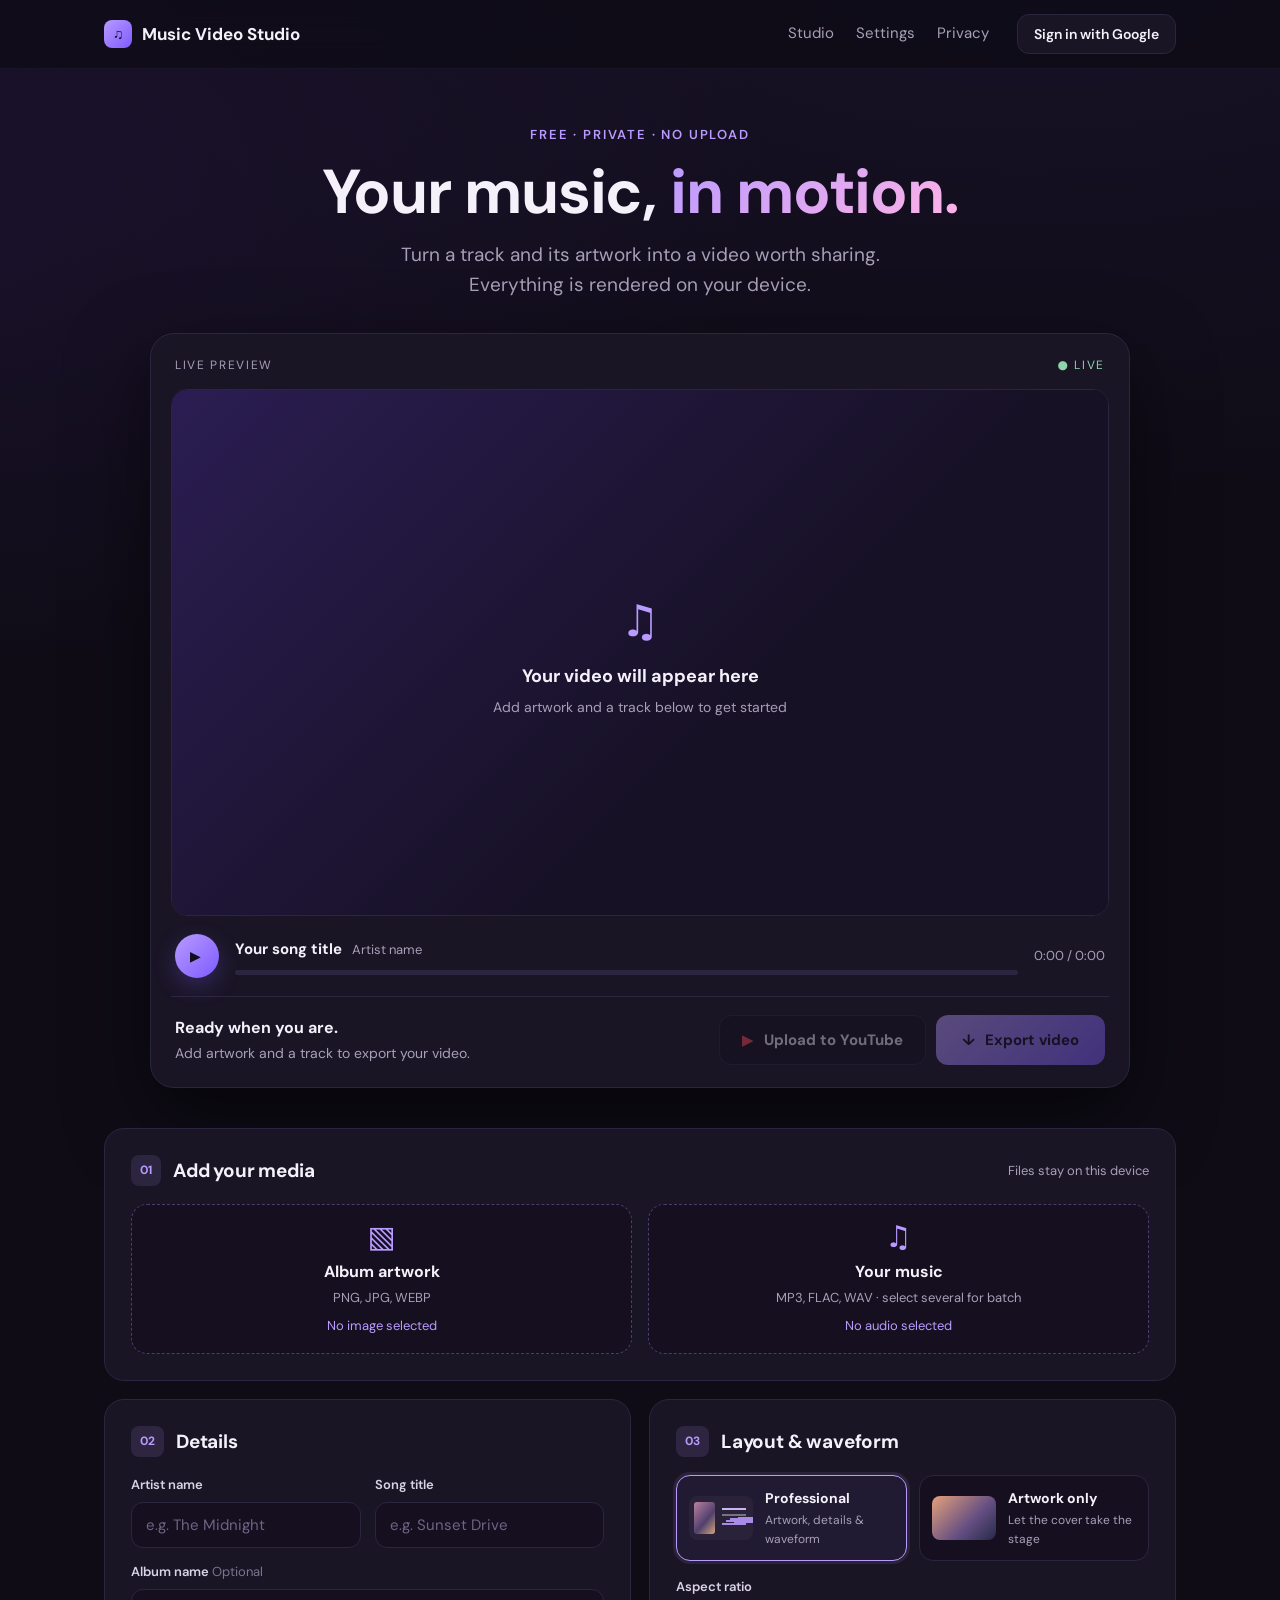
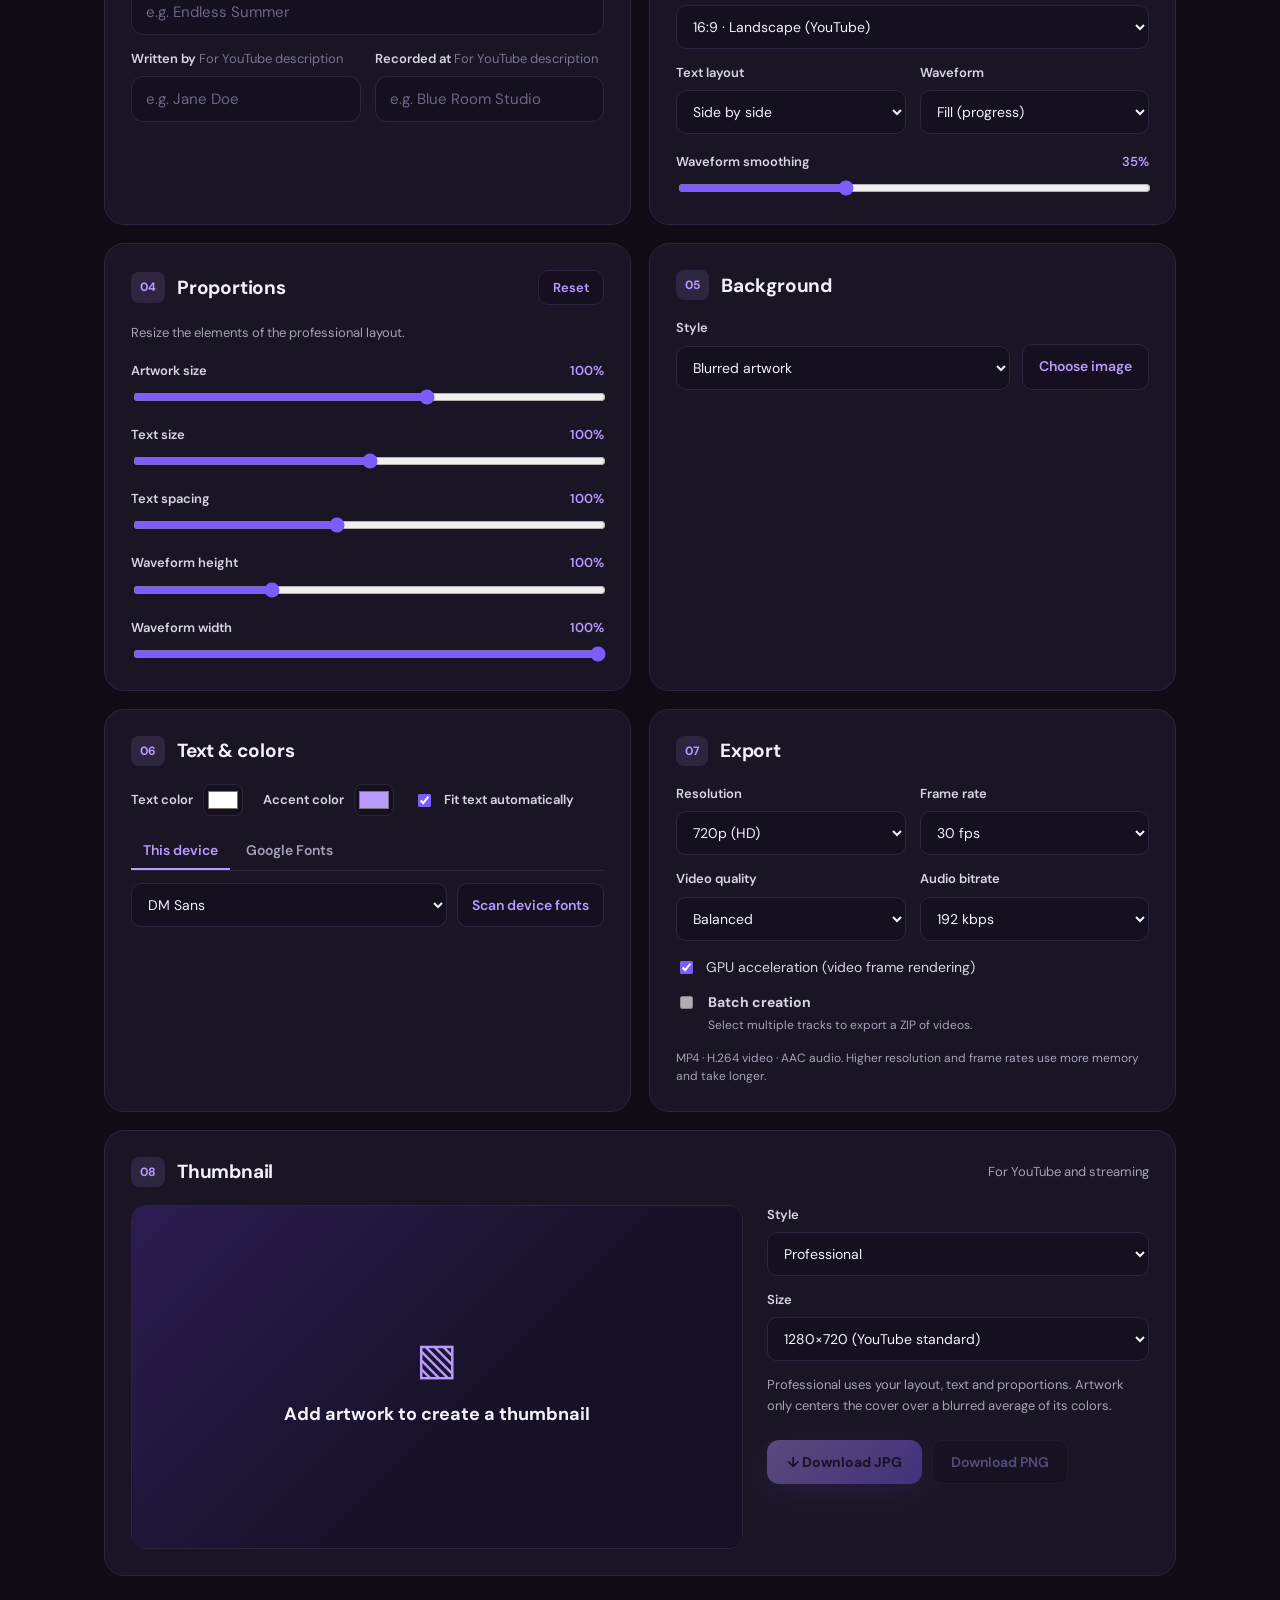
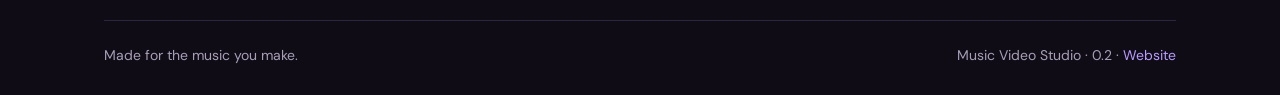
==== commit f037364f: "Add thumbnails, aspect ratios, proportions and YouTube upload Co-Authored-By: Claude Sonnet 5.5 <nor" ====
--- a/app/index.html
+++ b/app/index.html
@@ -1 +1 @@
-<!DOCTYPE html><html lang="en"><head><meta charSet="utf-8"/><meta name="viewport" content="width=device-width, initial-scale=1"/><link rel="stylesheet" href="./_next/static/css/46b80a4dcc8361fc.css" data-precedence="next"/><link rel="preload" as="script" fetchPriority="low" href="./_next/static/chunks/webpack-8dfd15e2f69e5f2a.js"/><script src="./_next/static/chunks/4bd1b696-c7408084347438ae.js" async=""></script><script src="./_next/static/chunks/794-f09dc234193e386a.js" async=""></script><script src="./_next/static/chunks/main-app-9adf2f4e2f8ec8e1.js" async=""></script><script src="./_next/static/chunks/app/page-7ac464d8c26b2634.js" async=""></script><title>Music Video Studio</title><meta name="description" content="Turn a track and its artwork into a video worth sharing."/><script src="./_next/static/chunks/polyfills-42372ed130431b0a.js" noModule=""></script></head><body><div hidden=""><!--$--><!--/$--></div><header class="topbar"><div class="topbar-inner"><a class="brand" href="#"><span class="brand-icon">♫</span>Music Video Studio</a><nav class="top-links"><a href="#studio">Studio</a><a href="#settings">Settings</a><a href="https://katanasoftwaregh.github.io/music-video-studio/privacy.html" target="_blank" rel="noreferrer">Privacy</a></nav><button id="youtubeBtn" class="youtube"><span>▶</span> Connect YouTube</button></div></header><main><section class="hero"><p class="eyebrow">Free · Private · No upload</p><h1>Your music, <em>in motion.</em></h1><p class="subhead">Turn a track and its artwork into a video worth sharing. Everything is rendered on your device.</p></section><section class="stage" id="studio"><div class="stage-card"><div class="preview-head"><span>LIVE PREVIEW</span><span class="live-dot">● LIVE</span></div><div class="preview-frame"><canvas id="preview" width="1280" height="720"></canvas><div class="preview-empty" id="emptyState"><span>♫</span><b>Your video will appear here</b><small>Add artwork and a track below to get started</small></div></div><div class="player"><button id="playBtn" aria-label="Play">▶</button><div class="track-info"><div class="track-text"><b id="previewTitle">Your song title</b><span id="previewArtist">Artist name</span></div><div class="progress"><i id="progress"></i></div></div><span class="time" id="timeLabel">0:00 / 0:00</span></div><div class="export-row"><div><strong>Ready when you are.</strong><small id="exportHint">Add artwork and a track to export your video.</small></div><button id="exportBtn" disabled=""><span>↓</span> Export video</button></div></div></section><section class="settings" id="settings"><div class="card media-card"><div class="section-head"><div><span class="number">01</span><h2>Add your media</h2></div><span class="helper">Files stay on this device</span></div><div class="upload-grid"><label class="dropzone" for="artInput" id="artDrop"><input id="artInput" type="file" accept="image/png,image/jpeg,image/webp,image/avif,image/gif"/><span class="upload-symbol">▧</span><b>Album artwork</b><small>PNG, JPG, WEBP</small><span class="file-name" id="artName">No image selected</span></label><label class="dropzone audio-drop" for="audioInput" id="audioDrop"><input id="audioInput" type="file" accept="audio/*,.flac,.wav,.ogg,.mp3,.m4a,.aac" multiple=""/><span class="upload-symbol">♫</span><b>Your music</b><small>MP3, FLAC, WAV · select several for batch</small><span class="file-name" id="audioName">No audio selected</span></label></div></div><div class="card"><div class="section-head"><div><span class="number">02</span><h2>Details</h2></div></div><div class="fields"><label>Artist name<input id="artist" placeholder="e.g. The Midnight"/></label><label>Song title<input id="title" placeholder="e.g. Sunset Drive"/></label><label class="wide">Album name <span class="optional">Optional</span><input id="album" placeholder="e.g. Endless Summer"/></label></div></div><div class="card"><div class="section-head"><div><span class="number">03</span><h2>Layout &amp; waveform</h2></div></div><div class="style-options"><label class="style-card selected"><input type="radio" name="layout" checked="" value="professional"/><span class="style-thumb pro-thumb"><i></i><i></i><i></i><i></i><i></i></span><b>Professional</b><small>Artwork, details &amp; waveform</small></label><label class="style-card"><input type="radio" name="layout" value="artwork"/><span class="style-thumb art-thumb"></span><b>Artwork only</b><small>Let the cover take the stage</small></label></div><div class="select-grid"><label>Text layout <select id="textLayout"><option value="side">Side by side</option><option value="centered">Centered</option></select></label><label>Waveform <select id="waveformMode"><option value="fill">Fill (progress)</option><option value="reactive">Reactive to music</option></select></label></div><label class="range-control">Waveform smoothing <span id="smoothingValue">35%</span><input id="waveformSmoothing" type="range" min="0" max="100" value="35"/></label></div><div class="card"><div class="section-head"><div><span class="number">04</span><h2>Background</h2></div></div><div class="background-row"><label class="background-label">Style <select id="background"><option value="blur">Blurred artwork</option><option value="image">Background image</option><option value="video">Looping video</option><option value="solid">Midnight solid</option></select></label><label class="bg-file" id="bgImagePick" for="bgImageInput">Choose image</label><label class="bg-file" id="bgVideoPick" for="bgVideoInput" hidden="">Choose video</label><input id="bgImageInput" type="file" accept="image/png,image/jpeg,image/webp" hidden=""/><input id="bgVideoInput" type="file" accept="video/mp4,video/webm,video/quicktime" hidden=""/></div></div><div class="card"><div class="section-head"><div><span class="number">05</span><h2>Text &amp; colors</h2></div></div><div class="customize-grid"><label>Text color<input id="textColor" type="color" value="#ffffff"/></label><label>Accent color<input id="accentColor" type="color" value="#b99aff"/></label><label class="auto-size"><input id="autoTextSize" type="checkbox" checked=""/> Fit text automatically</label></div><div class="font-tabs" role="tablist" aria-label="Font sources"><button id="localFontsTab" type="button" class="selected">This device</button><button id="googleFontsTab" type="button">Google Fonts</button></div><div class="font-picker-row"><select id="fontFamily" aria-label="Font"><option value="DM Sans">DM Sans</option><option value="Space Grotesk">Space Grotesk</option><option value="Arial">Arial</option><option value="Georgia">Georgia</option></select><button id="scanFontsBtn" type="button">Scan device fonts</button></div><div id="googleFontPicker" class="google-font-picker" hidden=""><input id="googleFontSearch" placeholder="Search Google Fonts"/><select id="googleFontFamily" aria-label="Google Font"></select><button id="useGoogleFontBtn" type="button">Use this font</button><small>Google Fonts needs an internet connection. Your bundled and device fonts work offline.</small></div></div><div class="card"><div class="section-head"><div><span class="number">06</span><h2>Export</h2></div></div><div class="export-settings-grid"><label>Resolution<select id="exportResolution"><option value="720">720p · 1280×720</option><option value="1080">1080p · 1920×1080</option><option value="480">480p · 854×480</option></select></label><label>Frame rate<select id="exportFps"><option value="30">30 fps</option><option value="24">24 fps</option><option value="60">60 fps</option></select></label><label>Video quality<select id="exportQuality"><option value="23">Balanced</option><option value="18">High quality · larger file</option><option value="28">Smaller file</option></select></label><label>Audio bitrate<select id="exportAudioBitrate"><option value="192k">192 kbps</option><option value="128k">128 kbps · smaller file</option><option value="320k">320 kbps</option></select></label></div><label class="auto-size"><input id="gpuAccel" type="checkbox" checked=""/> GPU acceleration (video frame rendering)</label><label class="batch-control"><input id="batchMode" type="checkbox"/><span><b>Batch creation</b><small id="batchStatus">Select multiple tracks to export a ZIP of videos.</small></span></label><small class="note">MP4 · H.264 video · AAC audio. Higher resolution and frame rates use more memory and take longer.</small></div></section><audio id="audio" crossorigin="anonymous"></audio><footer><span>Made for the music you make.</span><span>Music Video Studio · 0.2 · <a href="https://katanasoftwaregh.github.io/music-video-studio/" target="_blank" rel="noreferrer">Website</a></span></footer></main><!--$--><!--/$--><script src="./_next/static/chunks/webpack-8dfd15e2f69e5f2a.js" id="_R_" async=""></script><script>(self.__next_f=self.__next_f||[]).push([0])</script><script>self.__next_f.push([1,"1:\"$Sreact.fragment\"\n2:I[7121,[],\"\"]\n3:I[4581,[],\"\"]\n5:I[1304,[],\"ClientPageRoot\"]\n6:\"static/chunks/app/page-7ac464d8c26b2634.js\"\n7:I[5933,[\"974\",\"$6\"],\"default\"]\na:I[484,[],\"OutletBoundary\"]\nb:\"$Sreact.suspense\"\nd:\"ViewportBoundary\"\ne:I[484,[],\"$d\"]\n10:\"MetadataBoundary\"\n11:I[484,[],\"$10\"]\n13:I[7123,[],\"default\",1]\n:HL[\"./_next/static/css/46b80a4dcc8361fc.css\",\"style\"]\n4:[[\"children\",{\"s\":\"__PAGE__\",\"h\":512,\"d\":{\"r\":[\"$\",\"$1\",\"c\",{\"children\":[[\"$\",\"$L5\",null,{\"Component\":\"$7\",\"serverProvidedParams\":{\"searchParams\":{},\"params\":{},\"promises\":[\"$@8\",\"$@9\"]}}],null,[\"$\",\"$La\",null,{\"children\":[\"$\",\"$b\",null,{\"name\":\"Next.MetadataOutlet\",\"children\":\"$@c\"}]}]]}],\"p\":false,\"v\":null}}]]\n0:{\"P\":null,\"c\":[\"\",\"\"],\"q\":\"\",\"i\":false,\"t\":{\"t\":{\"s\":\"\",\"h\":528,\"d\":{\"r\":[\"$\",\"$1\",\"c\",{\"children\":[[[\"$\",\"link\",\"0\",{\"rel\":\"stylesheet\",\"href\":\"./_next/static/css/46b80a4dcc8361fc.css\",\"precedence\":\"next\",\"crossOrigin\":\"$undefined\",\"nonce\":\"$undefined\"}]],[\"$\",\"html\",null,{\"lang\":\"en\",\"children\":[\"$\",\"body\",null,{\"children\":[\"$\",\"$L2\",null,{\"parallelRouterKey\":\"children\",\"error\":\"$undefined\",\"errorStyles\":\"$undefined\",\"errorScripts\":\"$undefined\",\"template\":[\"$\",\"$L3\",null,{}],\"templateStyles\":\"$undefined\",\"templateScripts\":\"$undefined\",\"notFound\":[[[\"$\",\"title\",null,{\"children\":\"404: This page could not be found.\"}],[\"$\",\"div\",null,{\"style\":{\"fontFamily\":\"system-ui,\\\"Segoe UI\\\",Roboto,Helvetica,Arial,sans-serif,\\\"Apple Color Emoji\\\",\\\"Segoe UI Emoji\\\"\",\"height\":\"100vh\",\"textAlign\":\"center\",\"display\":\"flex\",\"flexDirection\":\"column\",\"alignItems\":\"center\",\"justifyContent\":\"center\"},\"children\":[\"$\",\"div\",null,{\"children\":[[\"$\",\"style\",null,{\"dangerouslySetInnerHTML\":{\"__html\":\"body{color:#000;background:#fff;margin:0}.next-error-h1{border-right:1px solid rgba(0,0,0,.3)}@media (prefers-color-scheme:dark){body{color:#fff;background:#000}.next-error-h1{border-right:1px solid rgba(255,255,255,.3)}}\"}}],[\"$\",\"h1\",null,{\"className\":\"next-error-h1\",\"style\":{\"display\":\"inline-block\",\"margin\":\"0 20px 0 0\",\"padding\":\"0 23px 0 0\",\"fontSize\":24,\"fontWeight\":500,\"verticalAlign\":\"top\",\"lineHeight\":\"49px\"},\"children\":404}],[\"$\",\"div\",null,{\"style\":{\"display\":\"inline-block\"},\"children\":[\"$\",\"h2\",null,{\"style\":{\"fontSize\":14,\"fontWeight\":400,\"lineHeight\":\"49px\",\"margin\":0},\"children\":\"This page could not be found.\"}]}]]}]}]],[]],\"forbidden\":\"$undefined\",\"unauthorized\":\"$undefined\"}]}]}]]}],\"p\":false,\"v\":null},\"c\":\"$Q4\"},\"h\":{\"r\":[\"$\",\"$1\",\"h\",{\"children\":[null,[\"$\",\"$Le\",null,{\"children\":\"$Lf\"}],[\"$\",\"$L11\",null,{\"children\":[[\"$\",\"div\",null,{\"hidden\":true,\"children\":[\"$\",\"$b\",null,{\"name\":\"Next.Metadata\",\"children\":\"$L12\"}]}],null]}],null]}],\"p\":false,\"v\":null}},\"m\":\"$undefined\",\"G\":[\"$13\",[]],\"S\":true,\"r\":\"$undefined\",\"s\":\"$undefined\",\"a\":\"$undefined\",\"l\":\"$undefined\",\"p\":\"$undefined\",\"d\":\"$undefined\",\"b\":\"z78O-bYdL_oABML_NBSVB\"}\n8:{}\n9:\"$4:0:1:d:r:props:children:0:props:serverProvidedParams:params\"\nf:[[\"$\",\"meta\",\"0\",{\"charSet\":\"utf-8\"}],[\"$\",\"meta\",\"1\",{\"name\":\"viewport\",\"content\":\"width=device-width, initial-scale=1\"}]]\nc:null\n12:[[\"$\",\"title\",\"0\",{\"children\":\"Music Video Studio\"}],[\"$\",\"meta\",\"1\",{\"name\":\"description\",\"content\":\"Turn a track and its artwork into a video worth sharing.\"}]]\n"])</script></body></html>+<!DOCTYPE html><html lang="en"><head><meta charSet="utf-8"/><meta name="viewport" content="width=device-width, initial-scale=1"/><link rel="stylesheet" href="./_next/static/css/e424c2e33c09467c.css" data-precedence="next"/><link rel="preload" as="script" fetchPriority="low" href="./_next/static/chunks/webpack-1689faebb0a2fbf1.js"/><script src="./_next/static/chunks/4bd1b696-c7408084347438ae.js" async=""></script><script src="./_next/static/chunks/794-f09dc234193e386a.js" async=""></script><script src="./_next/static/chunks/main-app-9adf2f4e2f8ec8e1.js" async=""></script><script src="./_next/static/chunks/app/page-8aaf4e5509d51011.js" async=""></script><title>Music Video Studio</title><meta name="description" content="Turn a track and its artwork into a video worth sharing."/><script src="./_next/static/chunks/polyfills-42372ed130431b0a.js" noModule=""></script></head><body><div hidden=""><!--$--><!--/$--></div><header class="topbar"><div class="topbar-inner"><a class="brand" href="#"><span class="brand-icon">♫</span>Music Video Studio</a><nav class="top-links"><a href="#studio">Studio</a><a href="#settings">Settings</a><a href="https://katanasoftwaregh.github.io/music-video-studio/privacy.html" target="_blank" rel="noreferrer">Privacy</a></nav><button id="youtubeBtn" class="youtube"><span>▶</span> Connect YouTube</button></div></header><main><section class="hero"><p class="eyebrow">Free · Private · No upload</p><h1>Your music, <em>in motion.</em></h1><p class="subhead">Turn a track and its artwork into a video worth sharing. Everything is rendered on your device.</p></section><section class="stage" id="studio"><div class="stage-card"><div class="preview-head"><span>LIVE PREVIEW</span><span class="live-dot">● LIVE</span></div><div class="preview-frame"><canvas id="preview" width="1280" height="720"></canvas><div class="preview-empty" id="emptyState"><span>♫</span><b>Your video will appear here</b><small>Add artwork and a track below to get started</small></div></div><div class="player"><button id="playBtn" aria-label="Play">▶</button><div class="track-info"><div class="track-text"><b id="previewTitle">Your song title</b><span id="previewArtist">Artist name</span></div><div class="progress"><i id="progress"></i></div></div><span class="time" id="timeLabel">0:00 / 0:00</span></div><div class="export-row"><div><strong>Ready when you are.</strong><small id="exportHint">Add artwork and a track to export your video.</small></div><div class="export-actions"><button id="uploadBtn" class="upload-btn" disabled=""><span>▶</span> Upload to YouTube</button><button id="exportBtn" disabled=""><span>↓</span> Export video</button></div></div></div></section><section class="settings" id="settings"><div class="card media-card"><div class="section-head"><div><span class="number">01</span><h2>Add your media</h2></div><span class="helper">Files stay on this device</span></div><div class="upload-grid"><label class="dropzone" for="artInput" id="artDrop"><input id="artInput" type="file" accept="image/png,image/jpeg,image/webp,image/avif,image/gif"/><span class="upload-symbol">▧</span><b>Album artwork</b><small>PNG, JPG, WEBP</small><span class="file-name" id="artName">No image selected</span></label><label class="dropzone audio-drop" for="audioInput" id="audioDrop"><input id="audioInput" type="file" accept="audio/*,.flac,.wav,.ogg,.mp3,.m4a,.aac" multiple=""/><span class="upload-symbol">♫</span><b>Your music</b><small>MP3, FLAC, WAV · select several for batch</small><span class="file-name" id="audioName">No audio selected</span></label></div></div><div class="card"><div class="section-head"><div><span class="number">02</span><h2>Details</h2></div></div><div class="fields"><label>Artist name<input id="artist" placeholder="e.g. The Midnight"/></label><label>Song title<input id="title" placeholder="e.g. Sunset Drive"/></label><label class="wide">Album name <span class="optional">Optional</span><input id="album" placeholder="e.g. Endless Summer"/></label><label>Written by <span class="optional">For YouTube description</span><input id="writer" placeholder="e.g. Jane Doe"/></label><label>Recorded at <span class="optional">For YouTube description</span><input id="place" placeholder="e.g. Blue Room Studio"/></label></div></div><div class="card"><div class="section-head"><div><span class="number">03</span><h2>Layout &amp; waveform</h2></div></div><div class="style-options"><label class="style-card selected"><input type="radio" name="layout" checked="" value="professional"/><span class="style-thumb pro-thumb"><i></i><i></i><i></i><i></i><i></i></span><b>Professional</b><small>Artwork, details &amp; waveform</small></label><label class="style-card"><input type="radio" name="layout" value="artwork"/><span class="style-thumb art-thumb"></span><b>Artwork only</b><small>Let the cover take the stage</small></label></div><div class="select-grid"><label class="wide">Aspect ratio <select id="aspectRatio"><option value="16:9">16:9 · Landscape (YouTube)</option><option value="21:9">21:9 · Ultrawide</option><option value="4:3">4:3 · Classic</option><option value="1:1">1:1 · Square (Instagram)</option><option value="4:5">4:5 · Portrait (Instagram feed)</option><option value="9:16">9:16 · Vertical (Shorts, TikTok, Reels)</option></select></label><label>Text layout <select id="textLayout"><option value="side">Side by side</option><option value="centered">Centered</option></select></label><label>Waveform <select id="waveformMode"><option value="fill">Fill (progress)</option><option value="reactive">Reactive to music</option></select></label></div><label class="range-control">Waveform smoothing <span id="smoothingValue">35%</span><input id="waveformSmoothing" type="range" min="0" max="100" value="35"/></label></div><div class="card"><div class="section-head"><div><span class="number">04</span><h2>Proportions</h2></div><button id="resetSizesBtn" type="button" class="link-btn">Reset</button></div><p class="card-note">Resize the elements of the professional layout.</p><label class="range-control">Artwork size <span id="sizeArtValue">100%</span><input id="sizeArt" type="range" min="50" max="130" value="100"/></label><label class="range-control">Text size <span id="sizeTextValue">100%</span><input id="sizeText" type="range" min="60" max="140" value="100"/></label><label class="range-control">Text spacing <span id="sizeSpacingValue">100%</span><input id="sizeSpacing" type="range" min="70" max="140" value="100"/></label><label class="range-control">Waveform height <span id="sizeWaveHeightValue">100%</span><input id="sizeWaveHeight" type="range" min="40" max="250" value="100"/></label><label class="range-control">Waveform width <span id="sizeWaveWidthValue">100%</span><input id="sizeWaveWidth" type="range" min="40" max="100" value="100"/></label></div><div class="card"><div class="section-head"><div><span class="number">05</span><h2>Background</h2></div></div><div class="background-row"><label class="background-label">Style <select id="background"><option value="blur">Blurred artwork</option><option value="image">Background image</option><option value="video">Looping video</option><option value="solid">Midnight solid</option></select></label><label class="bg-file" id="bgImagePick" for="bgImageInput">Choose image</label><label class="bg-file" id="bgVideoPick" for="bgVideoInput" hidden="">Choose video</label><input id="bgImageInput" type="file" accept="image/png,image/jpeg,image/webp" hidden=""/><input id="bgVideoInput" type="file" accept="video/mp4,video/webm,video/quicktime" hidden=""/></div></div><div class="card"><div class="section-head"><div><span class="number">06</span><h2>Text &amp; colors</h2></div></div><div class="customize-grid"><label>Text color<input id="textColor" type="color" value="#ffffff"/></label><label>Accent color<input id="accentColor" type="color" value="#b99aff"/></label><label class="auto-size"><input id="autoTextSize" type="checkbox" checked=""/> Fit text automatically</label></div><div class="font-tabs" role="tablist" aria-label="Font sources"><button id="localFontsTab" type="button" class="selected">This device</button><button id="googleFontsTab" type="button">Google Fonts</button></div><div class="font-picker-row"><select id="fontFamily" aria-label="Font"><option value="DM Sans">DM Sans</option><option value="Space Grotesk">Space Grotesk</option><option value="Arial">Arial</option><option value="Georgia">Georgia</option></select><button id="scanFontsBtn" type="button">Scan device fonts</button></div><div id="googleFontPicker" class="google-font-picker" hidden=""><input id="googleFontSearch" placeholder="Search Google Fonts"/><select id="googleFontFamily" aria-label="Google Font"></select><button id="useGoogleFontBtn" type="button">Use this font</button><small>Google Fonts needs an internet connection. Your bundled and device fonts work offline.</small></div></div><div class="card"><div class="section-head"><div><span class="number">07</span><h2>Export</h2></div></div><div class="export-settings-grid"><label>Resolution<select id="exportResolution"><option value="720">720p (HD)</option><option value="1080">1080p (Full HD)</option><option value="480">480p (smaller file)</option></select></label><label>Frame rate<select id="exportFps"><option value="30">30 fps</option><option value="24">24 fps</option><option value="60">60 fps</option></select></label><label>Video quality<select id="exportQuality"><option value="23">Balanced</option><option value="18">High quality · larger file</option><option value="28">Smaller file</option></select></label><label>Audio bitrate<select id="exportAudioBitrate"><option value="192k">192 kbps</option><option value="128k">128 kbps · smaller file</option><option value="320k">320 kbps</option></select></label></div><label class="auto-size"><input id="gpuAccel" type="checkbox" checked=""/> GPU acceleration (video frame rendering)</label><label class="batch-control"><input id="batchMode" type="checkbox"/><span><b>Batch creation</b><small id="batchStatus">Select multiple tracks to export a ZIP of videos.</small></span></label><small class="note">MP4 · H.264 video · AAC audio. Higher resolution and frame rates use more memory and take longer.</small></div><div class="card thumb-card" id="thumbnail"><div class="section-head"><div><span class="number">08</span><h2>Thumbnail</h2></div><span class="helper">For YouTube and streaming</span></div><div class="thumb-layout"><div class="thumb-preview"><canvas id="thumbCanvas" width="1280" height="720"></canvas><div class="preview-empty" id="thumbEmpty"><span>▧</span><b>Add artwork to create a thumbnail</b></div></div><div class="thumb-controls"><label>Style <select id="thumbStyle"><option value="professional">Professional</option><option value="artwork">Artwork only · YouTube Music style</option></select></label><label>Size <select id="thumbSize"><option value="1280x720">1280×720 (YouTube standard)</option><option value="1920x1080">1920×1080</option></select></label><p class="card-note">Professional uses your layout, text and proportions. Artwork only centers the cover over a blurred average of its colors.</p><div class="thumb-actions"><button id="thumbDownloadJpg" type="button" class="solid-btn" disabled="">↓ Download JPG</button><button id="thumbDownloadPng" type="button" class="link-btn outline" disabled="">Download PNG</button></div></div></div></div></section><audio id="audio" crossorigin="anonymous"></audio><footer><span>Made for the music you make.</span><span>Music Video Studio · 0.2 · <a href="https://katanasoftwaregh.github.io/music-video-studio/" target="_blank" rel="noreferrer">Website</a></span></footer></main><!--$--><!--/$--><script src="./_next/static/chunks/webpack-1689faebb0a2fbf1.js" id="_R_" async=""></script><script>(self.__next_f=self.__next_f||[]).push([0])</script><script>self.__next_f.push([1,"1:\"$Sreact.fragment\"\n2:I[7121,[],\"\"]\n3:I[4581,[],\"\"]\n5:I[1304,[],\"ClientPageRoot\"]\n6:\"static/chunks/app/page-8aaf4e5509d51011.js\"\n7:I[5933,[\"974\",\"$6\"],\"default\"]\na:I[484,[],\"OutletBoundary\"]\nb:\"$Sreact.suspense\"\nd:\"ViewportBoundary\"\ne:I[484,[],\"$d\"]\n10:\"MetadataBoundary\"\n11:I[484,[],\"$10\"]\n13:I[7123,[],\"default\",1]\n:HL[\"./_next/static/css/e424c2e33c09467c.css\",\"style\"]\n4:[[\"children\",{\"s\":\"__PAGE__\",\"h\":512,\"d\":{\"r\":[\"$\",\"$1\",\"c\",{\"children\":[[\"$\",\"$L5\",null,{\"Component\":\"$7\",\"serverProvidedParams\":{\"searchParams\":{},\"params\":{},\"promises\":[\"$@8\",\"$@9\"]}}],null,[\"$\",\"$La\",null,{\"children\":[\"$\",\"$b\",null,{\"name\":\"Next.MetadataOutlet\",\"children\":\"$@c\"}]}]]}],\"p\":false,\"v\":null}}]]\n0:{\"P\":null,\"c\":[\"\",\"\"],\"q\":\"\",\"i\":false,\"t\":{\"t\":{\"s\":\"\",\"h\":528,\"d\":{\"r\":[\"$\",\"$1\",\"c\",{\"children\":[[[\"$\",\"link\",\"0\",{\"rel\":\"stylesheet\",\"href\":\"./_next/static/css/e424c2e33c09467c.css\",\"precedence\":\"next\",\"crossOrigin\":\"$undefined\",\"nonce\":\"$undefined\"}]],[\"$\",\"html\",null,{\"lang\":\"en\",\"children\":[\"$\",\"body\",null,{\"children\":[\"$\",\"$L2\",null,{\"parallelRouterKey\":\"children\",\"error\":\"$undefined\",\"errorStyles\":\"$undefined\",\"errorScripts\":\"$undefined\",\"template\":[\"$\",\"$L3\",null,{}],\"templateStyles\":\"$undefined\",\"templateScripts\":\"$undefined\",\"notFound\":[[[\"$\",\"title\",null,{\"children\":\"404: This page could not be found.\"}],[\"$\",\"div\",null,{\"style\":{\"fontFamily\":\"system-ui,\\\"Segoe UI\\\",Roboto,Helvetica,Arial,sans-serif,\\\"Apple Color Emoji\\\",\\\"Segoe UI Emoji\\\"\",\"height\":\"100vh\",\"textAlign\":\"center\",\"display\":\"flex\",\"flexDirection\":\"column\",\"alignItems\":\"center\",\"justifyContent\":\"center\"},\"children\":[\"$\",\"div\",null,{\"children\":[[\"$\",\"style\",null,{\"dangerouslySetInnerHTML\":{\"__html\":\"body{color:#000;background:#fff;margin:0}.next-error-h1{border-right:1px solid rgba(0,0,0,.3)}@media (prefers-color-scheme:dark){body{color:#fff;background:#000}.next-error-h1{border-right:1px solid rgba(255,255,255,.3)}}\"}}],[\"$\",\"h1\",null,{\"className\":\"next-error-h1\",\"style\":{\"display\":\"inline-block\",\"margin\":\"0 20px 0 0\",\"padding\":\"0 23px 0 0\",\"fontSize\":24,\"fontWeight\":500,\"verticalAlign\":\"top\",\"lineHeight\":\"49px\"},\"children\":404}],[\"$\",\"div\",null,{\"style\":{\"display\":\"inline-block\"},\"children\":[\"$\",\"h2\",null,{\"style\":{\"fontSize\":14,\"fontWeight\":400,\"lineHeight\":\"49px\",\"margin\":0},\"children\":\"This page could not be found.\"}]}]]}]}]],[]],\"forbidden\":\"$undefined\",\"unauthorized\":\"$undefined\"}]}]}]]}],\"p\":false,\"v\":null},\"c\":\"$Q4\"},\"h\":{\"r\":[\"$\",\"$1\",\"h\",{\"children\":[null,[\"$\",\"$Le\",null,{\"children\":\"$Lf\"}],[\"$\",\"$L11\",null,{\"children\":[[\"$\",\"div\",null,{\"hidden\":true,\"children\":[\"$\",\"$b\",null,{\"name\":\"Next.Metadata\",\"children\":\"$L12\"}]}],null]}],null]}],\"p\":false,\"v\":null}},\"m\":\"$undefined\",\"G\":[\"$13\",[]],\"S\":true,\"r\":\"$undefined\",\"s\":\"$undefined\",\"a\":\"$undefined\",\"l\":\"$undefined\",\"p\":\"$undefined\",\"d\":\"$undefined\",\"b\":\"yJuC8lTzwLR6Nj18SHIsd\"}\n8:{}\n9:\"$4:0:1:d:r:props:children:0:props:serverProvidedParams:params\"\nf:[[\"$\",\"meta\",\"0\",{\"charSet\":\"utf-8\"}],[\"$\",\"meta\",\"1\",{\"name\":\"viewport\",\"content\":\"width=device-width, initial-scale=1\"}]]\nc:null\n12:[[\"$\",\"title\",\"0\",{\"children\":\"Music Video Studio\"}],[\"$\",\"meta\",\"1\",{\"name\":\"description\",\"content\":\"Turn a track and its artwork into a video worth sharing.\"}]]\n"])</script></body></html>
--- a/app/_next/static/css/e424c2e33c09467c.css
+++ b/app/_next/static/css/e424c2e33c09467c.css
@@ -0,0 +1 @@
+:root{--bg:#0f0c16;--panel:#1a1525;--panel2:#150f1f;--line:#2c2540;--text:#f4f1fa;--muted:#a79fb8;--accent:#b99aff;--accent2:#7c5cff;font-family:DM Sans,system-ui,sans-serif;color:var(--text);background:var(--bg);font-synthesis:none;text-rendering:optimizeLegibility}*{box-sizing:border-box}html{scroll-behavior:smooth}body{margin:0;min-height:100vh;font-size:16px;line-height:1.55;background:radial-gradient(1200px 600px at 80% -10%,#2a1d4d55,transparent),radial-gradient(900px 500px at -10% 20%,#4b2a8a33,transparent),var(--bg);background-attachment:fixed;-webkit-font-smoothing:antialiased}a{color:var(--accent);text-decoration:none}a:hover{text-decoration:underline}[hidden]{display:none!important}.topbar{position:sticky;top:0;z-index:50;-webkit-backdrop-filter:blur(14px);backdrop-filter:blur(14px);background:#0f0c16c7;border-bottom:1px solid #2c254066}.topbar-inner{max-width:1120px;margin:auto;height:68px;padding:0 24px;gap:28px}.brand,.topbar-inner{display:flex;align-items:center}.brand{gap:10px;font:700 17px DM Sans,sans-serif;color:var(--text)}.brand:hover{text-decoration:none}.brand-icon{width:28px;height:28px;border-radius:8px;background:linear-gradient(135deg,var(--accent),var(--accent2));display:grid;place-items:center;font-size:14px;color:#14101f}.top-links{display:flex;gap:22px;margin-left:auto;font-size:15px}.top-links a{color:var(--muted)}.top-links a:hover{color:var(--text);text-decoration:none}.youtube{border:1px solid var(--line);background:var(--panel);border-radius:12px;padding:10px 16px;color:var(--text);font:600 14px DM Sans;cursor:pointer;transition:.15s}.youtube span{color:#ff4b53;margin-right:7px}.youtube:hover{transform:translateY(-1px);border-color:#4a3d70}main{max-width:1120px;margin:auto;padding:0 24px 28px}.hero{text-align:center;padding:56px 0 34px}.eyebrow{font-size:13px;letter-spacing:.14em;color:var(--accent);font-weight:600;text-transform:uppercase;margin:0 0 14px}.hero h1{font:700 clamp(38px,6vw,62px)/1.05 DM Sans,sans-serif;letter-spacing:-.02em;margin:0 0 16px}.hero h1 em{font-style:normal;background:linear-gradient(135deg,var(--accent),#ffb3e6);-webkit-background-clip:text;background-clip:text;color:transparent}.subhead{color:var(--muted);font-size:19px;max-width:560px;margin:0 auto}.stage{display:flex;justify-content:center}.stage-card{width:100%;max-width:980px;background:var(--panel);border:1px solid var(--line);border-radius:24px;padding:20px;box-shadow:0 30px 80px #0008}.preview-head{display:flex;justify-content:space-between;font-size:12px;letter-spacing:.14em;color:var(--muted);margin:2px 4px 14px}.live-dot{color:#8dd4ac}.preview-frame{--ratio:1.7778;position:relative;aspect-ratio:var(--ratio);width:min(100%,calc(68vh*var(--ratio)));margin:0 auto;background:#0b0810;border-radius:16px;overflow:hidden;border:1px solid var(--line)}.preview-frame canvas{width:100%;height:100%;display:block}.preview-empty{position:absolute;inset:0;display:flex;flex-direction:column;align-items:center;justify-content:center;background:linear-gradient(135deg,#2b1d52,#171126 60%);color:var(--muted);text-align:center;padding:16px}.preview-empty>span{font-size:44px;color:var(--accent);margin-bottom:8px}.preview-empty b{font-size:18px;color:var(--text)}.preview-empty small{font-size:14px;margin-top:6px}.player{display:flex;gap:16px;align-items:center;margin:18px 4px 4px}.player>button{width:44px;height:44px;border:0;border-radius:50%;background:linear-gradient(135deg,var(--accent),var(--accent2));color:#120e1c;font-size:14px;padding-left:3px;cursor:pointer;box-shadow:0 8px 22px #7c5cff44;flex:none}.track-info{flex:1 1;min-width:0}.track-text{display:flex;align-items:baseline;gap:10px;min-width:0}.track-text b{font-size:15px}.track-text b,.track-text span{white-space:nowrap;overflow:hidden;text-overflow:ellipsis}.track-text span{font-size:13px;color:var(--muted)}.progress{height:5px;background:#2c2540;border-radius:3px;margin-top:9px;overflow:hidden}.progress i{height:100%;display:block;width:0;background:linear-gradient(90deg,var(--accent),var(--accent2))}.time{font-size:13px;color:var(--muted);white-space:nowrap;font-feature-settings:"tnum";font-variant-numeric:tabular-nums}.export-row{border-top:1px solid var(--line);margin-top:18px;padding:18px 4px 2px;display:flex;justify-content:space-between;align-items:center;gap:16px}.export-row strong{display:block;font-size:16px}.export-row small{display:block;color:var(--muted);font-size:14px;margin-top:2px}.export-actions{display:flex;gap:10px;flex-wrap:wrap;justify-content:flex-end}.upload-btn{border:1px solid var(--line);border-radius:12px;background:var(--panel2);color:var(--text);padding:14px 22px;font:700 15px DM Sans;cursor:pointer;white-space:nowrap;transition:.15s}.upload-btn span{color:#ff4b53;margin-right:6px}.upload-btn:hover:not(:disabled){border-color:var(--accent);transform:translateY(-1px)}.upload-btn:disabled{opacity:.4;cursor:not-allowed}.app-dialog textarea{min-height:150px}#exportBtn{border:0;border-radius:12px;background:linear-gradient(135deg,var(--accent),var(--accent2));color:#120e1c;padding:14px 26px;font:700 15px DM Sans;cursor:pointer;box-shadow:0 10px 30px #7c5cff44;transition:.15s;white-space:nowrap}#exportBtn:hover:not(:disabled){transform:translateY(-1px)}#exportBtn:disabled{opacity:.4;box-shadow:none;cursor:not-allowed}#exportBtn span{margin-right:6px}.settings{display:grid;grid-template-columns:repeat(2,1fr);gap:18px;margin-top:40px}.card{background:var(--panel);border:1px solid var(--line);border-radius:20px;padding:26px}.media-card{grid-column:1/-1}.section-head{display:flex;align-items:center;justify-content:space-between;margin-bottom:18px}.section-head>div{display:flex;align-items:center;gap:12px}.section-head h2{font:700 19px DM Sans,sans-serif;margin:0;letter-spacing:-.01em}.number{font-size:12px;font-weight:700;color:var(--accent);background:#b99aff1f;border-radius:8px;padding:6px 9px}.helper{font-size:13px;color:var(--muted)}.upload-grid{display:grid;grid-template-columns:1fr 1fr;gap:16px}.dropzone{min-height:150px;border:1px dashed #4a3d70;border-radius:16px;background:var(--panel2);display:flex;flex-direction:column;align-items:center;justify-content:center;text-align:center;padding:16px;cursor:pointer;transition:.18s}.dropzone.has-file,.dropzone:hover{border-color:var(--accent);background:#211a33}.dropzone input{display:none}.upload-symbol{font-size:30px;color:var(--accent);line-height:1;margin-bottom:8px}.dropzone b{font-size:16px}.dropzone small{font-size:13px;color:var(--muted);margin-top:3px}.file-name{font-size:13px;color:var(--accent);margin-top:8px;max-width:90%;overflow:hidden;text-overflow:ellipsis;white-space:nowrap}.fields{display:grid;grid-template-columns:1fr 1fr;gap:14px}.export-settings-grid label,.fields label,.select-grid label{font-size:13px;font-weight:600;color:#d9d3e6}.fields .wide{grid-column:1/-1}.optional{color:#7b7390;font-weight:400}.fields input,.google-font-picker input{display:block;width:100%;margin-top:7px;background:var(--panel2);color:var(--text);border:1px solid var(--line);border-radius:12px;padding:12px 14px;font:15px DM Sans;outline:none}.fields input:focus,.google-font-picker input:focus{border-color:var(--accent);box-shadow:0 0 0 3px #b99aff22}.fields input::placeholder,.google-font-picker input::placeholder{color:#6e6585}.style-options{display:grid;grid-template-columns:1fr 1fr;gap:12px;margin-bottom:16px}.style-card{position:relative;border:1px solid var(--line);background:var(--panel2);border-radius:14px;padding:12px;cursor:pointer;display:grid;grid-template-columns:64px 1fr;grid-template-rows:auto auto;column-gap:12px;align-items:center;transition:.15s}.style-card:hover{border-color:#4a3d70}.style-card.selected{border-color:var(--accent);background:#211a33;box-shadow:0 0 0 3px #b99aff1a}.style-card input{position:absolute;opacity:0}.style-card b{font-size:14px;align-self:end}.style-card small{font-size:12px;color:var(--muted);align-self:start;margin-top:2px}.style-thumb{grid-row:1/3;width:64px;height:44px;border-radius:8px;background:#292238;display:block;position:relative;overflow:hidden}.pro-thumb:before{content:"";position:absolute;left:5px;top:6px;width:21px;height:32px;border-radius:3px;background:linear-gradient(130deg,#bb80a1,#51406c 58%,#d3a77b)}.pro-thumb:after{content:"";position:absolute;left:33px;top:12px;width:24px;height:2px;background:#cab5f4;box-shadow:0 6px #777182,0 15px #a98ae7,4px 12px #a98ae7,8px 10px #a98ae7,12px 13px #a98ae7,16px 9px #a98ae7,20px 12px #a98ae7}.art-thumb{background:linear-gradient(135deg,#e5a17a,#654f82 60%,#252a49)}.export-settings-grid,.select-grid{display:grid;grid-template-columns:1fr 1fr;gap:14px}.export-settings-grid label,.select-grid label{display:grid;gap:7px}.select-grid .wide{grid-column:1/-1}select{min-width:0;border:1px solid var(--line);border-radius:10px;background:var(--panel2);color:var(--text);padding:11px 12px;font:14px DM Sans;outline:none}select:focus{border-color:var(--accent)}.range-control{display:grid;grid-template-columns:1fr auto;align-items:center;gap:6px;font-size:13px;font-weight:600;color:#d9d3e6;margin-top:18px}.range-control span{color:var(--accent)}.range-control input{grid-column:1/-1;width:100%}input[type=checkbox],input[type=range]{accent-color:var(--accent2)}.background-row{display:flex;align-items:center;gap:12px;flex-wrap:wrap}.background-label{display:grid;gap:7px;font-size:13px;font-weight:600;color:#d9d3e6;flex:1 1;min-width:180px}.bg-file{font-size:14px;font-weight:600;color:var(--accent);border:1px solid var(--line);border-radius:10px;padding:11px 16px;cursor:pointer;background:var(--panel2);align-self:end;transition:.15s}.bg-file:hover{border-color:var(--accent)}.customize-grid{display:flex;align-items:center;gap:20px;flex-wrap:wrap;margin-bottom:6px}.customize-grid>label{font-size:13px;font-weight:600;color:#d9d3e6;display:flex;align-items:center;gap:10px}.customize-grid input[type=color]{width:40px;height:32px;padding:2px;border:1px solid var(--line);border-radius:8px;background:var(--panel2);cursor:pointer}.auto-size{display:flex;align-items:center;gap:10px;font-size:14px;color:#d9d3e6;margin:16px 0 4px;cursor:pointer}.customize-grid .auto-size{margin:0}.font-tabs{display:flex;gap:4px;margin:16px 0 12px;border-bottom:1px solid var(--line)}.font-tabs button{border:0;border-bottom:2px solid transparent;background:transparent;color:var(--muted);padding:9px 12px;font:600 14px DM Sans;cursor:pointer}.font-tabs button.selected{color:var(--accent);border-color:var(--accent)}.font-picker-row{display:flex;gap:10px}.font-picker-row select{flex:1 1}.font-picker-row button,.google-font-picker button{border:1px solid var(--line);border-radius:10px;background:var(--panel2);color:var(--accent);padding:11px 14px;font:600 14px DM Sans;cursor:pointer;transition:.15s}.font-picker-row button:hover,.google-font-picker button:hover{border-color:var(--accent)}.google-font-picker{display:grid;grid-template-columns:1fr auto;gap:10px}.google-font-picker input{grid-column:1/-1;margin-top:0}.google-font-picker select{min-width:0}.google-font-picker small{grid-column:1/-1;color:var(--muted);font-size:12px}.batch-control{display:flex;gap:12px;align-items:flex-start;font-size:14px;color:#d9d3e6;margin:14px 0;cursor:pointer}.batch-control input{margin-top:4px}.batch-control span{display:grid;gap:2px}.batch-control small,.note{font-size:12px;color:var(--muted)}.note{display:block;line-height:1.5}.card-note{color:var(--muted);font-size:13px;margin:0 0 6px}.link-btn{border:1px solid var(--line);border-radius:10px;background:var(--panel2);color:var(--accent);padding:8px 14px;font:600 13px DM Sans;cursor:pointer;transition:.15s}.link-btn:hover{border-color:var(--accent)}.link-btn:disabled,.solid-btn:disabled{opacity:.4;cursor:not-allowed}.solid-btn{border:0;border-radius:12px;background:linear-gradient(135deg,var(--accent),var(--accent2));color:#120e1c;padding:12px 20px;font:700 14px DM Sans;cursor:pointer;box-shadow:0 10px 30px #7c5cff44;transition:.15s}.solid-btn:hover:not(:disabled){transform:translateY(-1px)}.thumb-card{grid-column:1/-1}.thumb-layout{display:grid;grid-template-columns:1.6fr 1fr;gap:24px;align-items:start}.thumb-preview{position:relative;aspect-ratio:16/9;background:#0b0810;border:1px solid var(--line);border-radius:14px;overflow:hidden}.thumb-preview canvas{width:100%;height:100%;display:block}.thumb-controls{display:grid;gap:14px}.thumb-controls label{display:grid;gap:7px;font-size:13px;font-weight:600;color:#d9d3e6}.thumb-actions{display:flex;gap:10px;flex-wrap:wrap;margin-top:4px}.thumb-actions .link-btn{padding:12px 18px;font-size:14px}footer{display:flex;justify-content:space-between;flex-wrap:wrap;gap:12px;margin-top:44px;padding-top:24px;border-top:1px solid var(--line);color:var(--muted);font-size:14px}.app-dialog-backdrop{position:fixed;inset:0;z-index:10000;background:#050408b8;display:grid;place-items:center;padding:18px}.app-dialog{width:min(480px,100%);background:var(--panel);color:var(--text);border:1px solid var(--line);border-radius:20px;box-shadow:0 24px 80px #0009;padding:26px;font-family:DM Sans,sans-serif}.app-dialog h2{font:700 21px DM Sans,sans-serif;margin:0 0 8px}.app-dialog p{font-size:14px;line-height:1.5;color:var(--muted);margin:0 0 16px}.app-dialog label{display:grid;gap:7px;font-size:13px;color:#d9d3e6;margin:12px 0}.app-dialog input,.app-dialog select,.app-dialog textarea{width:100%;border:1px solid var(--line);border-radius:10px;background:var(--panel2);color:var(--text);padding:11px 12px;font:14px DM Sans,sans-serif}.app-dialog textarea{min-height:90px;resize:vertical}.app-dialog-actions{display:flex;justify-content:flex-end;gap:10px;margin-top:20px}.app-dialog-actions button{border:1px solid var(--line);background:var(--panel2);color:var(--text);border-radius:10px;padding:11px 18px;font:600 14px DM Sans;cursor:pointer}.app-dialog-actions button.primary{border:0;background:linear-gradient(135deg,var(--accent),var(--accent2));color:#120e1c}.app-dialog-actions button:disabled{opacity:.5;cursor:wait}@media (max-width:820px){.export-settings-grid,.fields,.select-grid,.settings,.style-options,.thumb-layout,.upload-grid{grid-template-columns:1fr}.top-links{display:none}.youtube{margin-left:auto}.hero{padding-top:36px}.export-row{flex-direction:column;align-items:stretch}#exportBtn,.upload-btn{flex:1 1}.export-actions{justify-content:stretch}.track-text{flex-direction:column;gap:0}}@media (prefers-reduced-motion:reduce){*{transition:none!important}html{scroll-behavior:auto}}@font-face{font-family:DM Sans;font-style:normal;font-display:swap;font-weight:400;src:url(../media/dm-sans-latin-ext-400-normal.d663ebe0.woff2) format("woff2"),url(../media/dm-sans-latin-ext-400-normal.9850054c.woff) format("woff");unicode-range:u+0100-02ba,u+02bd-02c5,u+02c7-02cc,u+02ce-02d7,u+02dd-02ff,u+0304,u+0308,u+0329,u+1d00-1dbf,u+1e00-1e9f,u+1ef2-1eff,u+2020,u+20a0-20ab,u+20ad-20c0,u+2113,u+2c60-2c7f,u+a720-a7ff}@font-face{font-family:DM Sans;font-style:normal;font-display:swap;font-weight:400;src:url(../media/dm-sans-latin-400-normal.7abd0811.woff2) format("woff2"),url(../media/dm-sans-latin-400-normal.6193dcef.woff) format("woff");unicode-range:u+00??,u+0131,u+0152-0153,u+02bb-02bc,u+02c6,u+02da,u+02dc,u+0304,u+0308,u+0329,u+2000-206f,u+20ac,u+2122,u+2191,u+2193,u+2212,u+2215,u+feff,u+fffd}@font-face{font-family:DM Sans;font-style:normal;font-display:swap;font-weight:500;src:url(../media/dm-sans-latin-ext-500-normal.d7898f39.woff2) format("woff2"),url(../media/dm-sans-latin-ext-500-normal.fae40d5a.woff) format("woff");unicode-range:u+0100-02ba,u+02bd-02c5,u+02c7-02cc,u+02ce-02d7,u+02dd-02ff,u+0304,u+0308,u+0329,u+1d00-1dbf,u+1e00-1e9f,u+1ef2-1eff,u+2020,u+20a0-20ab,u+20ad-20c0,u+2113,u+2c60-2c7f,u+a720-a7ff}@font-face{font-family:DM Sans;font-style:normal;font-display:swap;font-weight:500;src:url(../media/dm-sans-latin-500-normal.210398b6.woff2) format("woff2"),url(../media/dm-sans-latin-500-normal.1dd5b1eb.woff) format("woff");unicode-range:u+00??,u+0131,u+0152-0153,u+02bb-02bc,u+02c6,u+02da,u+02dc,u+0304,u+0308,u+0329,u+2000-206f,u+20ac,u+2122,u+2191,u+2193,u+2212,u+2215,u+feff,u+fffd}@font-face{font-family:DM Sans;font-style:normal;font-display:swap;font-weight:600;src:url(../media/dm-sans-latin-ext-600-normal.47d62717.woff2) format("woff2"),url(../media/dm-sans-latin-ext-600-normal.23d427ce.woff) format("woff");unicode-range:u+0100-02ba,u+02bd-02c5,u+02c7-02cc,u+02ce-02d7,u+02dd-02ff,u+0304,u+0308,u+0329,u+1d00-1dbf,u+1e00-1e9f,u+1ef2-1eff,u+2020,u+20a0-20ab,u+20ad-20c0,u+2113,u+2c60-2c7f,u+a720-a7ff}@font-face{font-family:DM Sans;font-style:normal;font-display:swap;font-weight:600;src:url(../media/dm-sans-latin-600-normal.ad414a0a.woff2) format("woff2"),url(../media/dm-sans-latin-600-normal.895dddc8.woff) format("woff");unicode-range:u+00??,u+0131,u+0152-0153,u+02bb-02bc,u+02c6,u+02da,u+02dc,u+0304,u+0308,u+0329,u+2000-206f,u+20ac,u+2122,u+2191,u+2193,u+2212,u+2215,u+feff,u+fffd}@font-face{font-family:DM Sans;font-style:normal;font-display:swap;font-weight:700;src:url(../media/dm-sans-latin-ext-700-normal.c3bb9d04.woff2) format("woff2"),url(../media/dm-sans-latin-ext-700-normal.654517d4.woff) format("woff");unicode-range:u+0100-02ba,u+02bd-02c5,u+02c7-02cc,u+02ce-02d7,u+02dd-02ff,u+0304,u+0308,u+0329,u+1d00-1dbf,u+1e00-1e9f,u+1ef2-1eff,u+2020,u+20a0-20ab,u+20ad-20c0,u+2113,u+2c60-2c7f,u+a720-a7ff}@font-face{font-family:DM Sans;font-style:normal;font-display:swap;font-weight:700;src:url(../media/dm-sans-latin-700-normal.db6484ff.woff2) format("woff2"),url(../media/dm-sans-latin-700-normal.beb4580c.woff) format("woff");unicode-range:u+00??,u+0131,u+0152-0153,u+02bb-02bc,u+02c6,u+02da,u+02dc,u+0304,u+0308,u+0329,u+2000-206f,u+20ac,u+2122,u+2191,u+2193,u+2212,u+2215,u+feff,u+fffd}@font-face{font-family:Space Grotesk;font-style:normal;font-display:swap;font-weight:400;src:url(../media/space-grotesk-vietnamese-400-normal.ae00ba54.woff2) format("woff2"),url(../media/space-grotesk-vietnamese-400-normal.3e018f61.woff) format("woff");unicode-range:u+0102-0103,u+0110-0111,u+0128-0129,u+0168-0169,u+01a0-01a1,u+01af-01b0,u+0300-0301,u+0303-0304,u+0308-0309,u+0323,u+0329,u+1ea0-1ef9,u+20ab}@font-face{font-family:Space Grotesk;font-style:normal;font-display:swap;font-weight:400;src:url(../media/space-grotesk-latin-ext-400-normal.f44744fa.woff2) format("woff2"),url(../media/space-grotesk-latin-ext-400-normal.9154b20d.woff) format("woff");unicode-range:u+0100-02ba,u+02bd-02c5,u+02c7-02cc,u+02ce-02d7,u+02dd-02ff,u+0304,u+0308,u+0329,u+1d00-1dbf,u+1e00-1e9f,u+1ef2-1eff,u+2020,u+20a0-20ab,u+20ad-20c0,u+2113,u+2c60-2c7f,u+a720-a7ff}@font-face{font-family:Space Grotesk;font-style:normal;font-display:swap;font-weight:400;src:url(../media/space-grotesk-latin-400-normal.5977941d.woff2) format("woff2"),url(../media/space-grotesk-latin-400-normal.73004868.woff) format("woff");unicode-range:u+00??,u+0131,u+0152-0153,u+02bb-02bc,u+02c6,u+02da,u+02dc,u+0304,u+0308,u+0329,u+2000-206f,u+20ac,u+2122,u+2191,u+2193,u+2212,u+2215,u+feff,u+fffd}@font-face{font-family:Space Grotesk;font-style:normal;font-display:swap;font-weight:500;src:url(../media/space-grotesk-vietnamese-500-normal.0a6bc1c8.woff2) format("woff2"),url(../media/space-grotesk-vietnamese-500-normal.6189c43d.woff) format("woff");unicode-range:u+0102-0103,u+0110-0111,u+0128-0129,u+0168-0169,u+01a0-01a1,u+01af-01b0,u+0300-0301,u+0303-0304,u+0308-0309,u+0323,u+0329,u+1ea0-1ef9,u+20ab}@font-face{font-family:Space Grotesk;font-style:normal;font-display:swap;font-weight:500;src:url(../media/space-grotesk-latin-ext-500-normal.f605b0d2.woff2) format("woff2"),url(../media/space-grotesk-latin-ext-500-normal.644f7a23.woff) format("woff");unicode-range:u+0100-02ba,u+02bd-02c5,u+02c7-02cc,u+02ce-02d7,u+02dd-02ff,u+0304,u+0308,u+0329,u+1d00-1dbf,u+1e00-1e9f,u+1ef2-1eff,u+2020,u+20a0-20ab,u+20ad-20c0,u+2113,u+2c60-2c7f,u+a720-a7ff}@font-face{font-family:Space Grotesk;font-style:normal;font-display:swap;font-weight:500;src:url(../media/space-grotesk-latin-500-normal.31250b26.woff2) format("woff2"),url(../media/space-grotesk-latin-500-normal.3d793272.woff) format("woff");unicode-range:u+00??,u+0131,u+0152-0153,u+02bb-02bc,u+02c6,u+02da,u+02dc,u+0304,u+0308,u+0329,u+2000-206f,u+20ac,u+2122,u+2191,u+2193,u+2212,u+2215,u+feff,u+fffd}@font-face{font-family:Space Grotesk;font-style:normal;font-display:swap;font-weight:600;src:url(../media/space-grotesk-vietnamese-600-normal.20b17abc.woff2) format("woff2"),url(../media/space-grotesk-vietnamese-600-normal.48592184.woff) format("woff");unicode-range:u+0102-0103,u+0110-0111,u+0128-0129,u+0168-0169,u+01a0-01a1,u+01af-01b0,u+0300-0301,u+0303-0304,u+0308-0309,u+0323,u+0329,u+1ea0-1ef9,u+20ab}@font-face{font-family:Space Grotesk;font-style:normal;font-display:swap;font-weight:600;src:url(../media/space-grotesk-latin-ext-600-normal.51defb17.woff2) format("woff2"),url(../media/space-grotesk-latin-ext-600-normal.d6946cbf.woff) format("woff");unicode-range:u+0100-02ba,u+02bd-02c5,u+02c7-02cc,u+02ce-02d7,u+02dd-02ff,u+0304,u+0308,u+0329,u+1d00-1dbf,u+1e00-1e9f,u+1ef2-1eff,u+2020,u+20a0-20ab,u+20ad-20c0,u+2113,u+2c60-2c7f,u+a720-a7ff}@font-face{font-family:Space Grotesk;font-style:normal;font-display:swap;font-weight:600;src:url(../media/space-grotesk-latin-600-normal.d7cc7ee6.woff2) format("woff2"),url(../media/space-grotesk-latin-600-normal.b60aff3d.woff) format("woff");unicode-range:u+00??,u+0131,u+0152-0153,u+02bb-02bc,u+02c6,u+02da,u+02dc,u+0304,u+0308,u+0329,u+2000-206f,u+20ac,u+2122,u+2191,u+2193,u+2212,u+2215,u+feff,u+fffd}@font-face{font-family:Space Grotesk;font-style:normal;font-display:swap;font-weight:700;src:url(../media/space-grotesk-vietnamese-700-normal.7d37a5c3.woff2) format("woff2"),url(../media/space-grotesk-vietnamese-700-normal.2f27545a.woff) format("woff");unicode-range:u+0102-0103,u+0110-0111,u+0128-0129,u+0168-0169,u+01a0-01a1,u+01af-01b0,u+0300-0301,u+0303-0304,u+0308-0309,u+0323,u+0329,u+1ea0-1ef9,u+20ab}@font-face{font-family:Space Grotesk;font-style:normal;font-display:swap;font-weight:700;src:url(../media/space-grotesk-latin-ext-700-normal.ad18a16f.woff2) format("woff2"),url(../media/space-grotesk-latin-ext-700-normal.34f2bf2c.woff) format("woff");unicode-range:u+0100-02ba,u+02bd-02c5,u+02c7-02cc,u+02ce-02d7,u+02dd-02ff,u+0304,u+0308,u+0329,u+1d00-1dbf,u+1e00-1e9f,u+1ef2-1eff,u+2020,u+20a0-20ab,u+20ad-20c0,u+2113,u+2c60-2c7f,u+a720-a7ff}@font-face{font-family:Space Grotesk;font-style:normal;font-display:swap;font-weight:700;src:url(../media/space-grotesk-latin-700-normal.46d978a2.woff2) format("woff2"),url(../media/space-grotesk-latin-700-normal.f67e63c9.woff) format("woff");unicode-range:u+00??,u+0131,u+0152-0153,u+02bb-02bc,u+02c6,u+02da,u+02dc,u+0304,u+0308,u+0329,u+2000-206f,u+20ac,u+2122,u+2191,u+2193,u+2212,u+2215,u+feff,u+fffd}
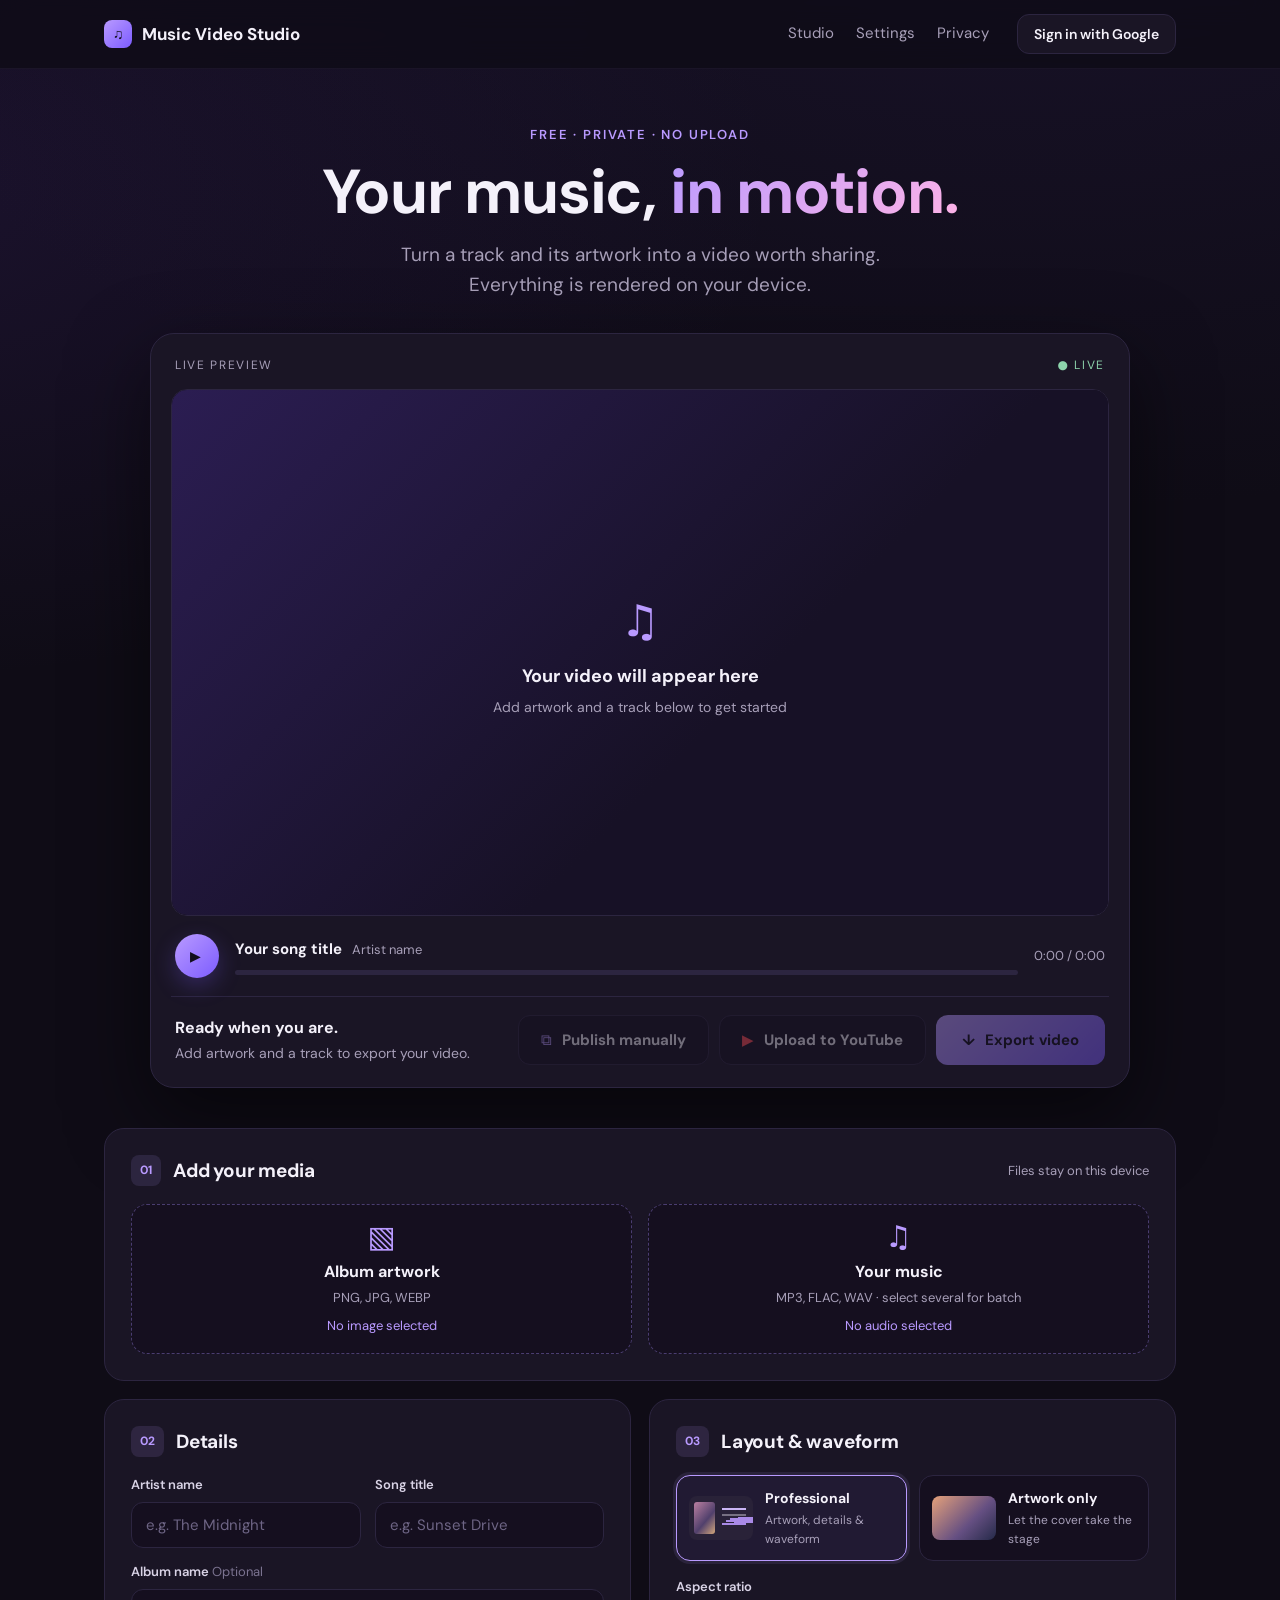
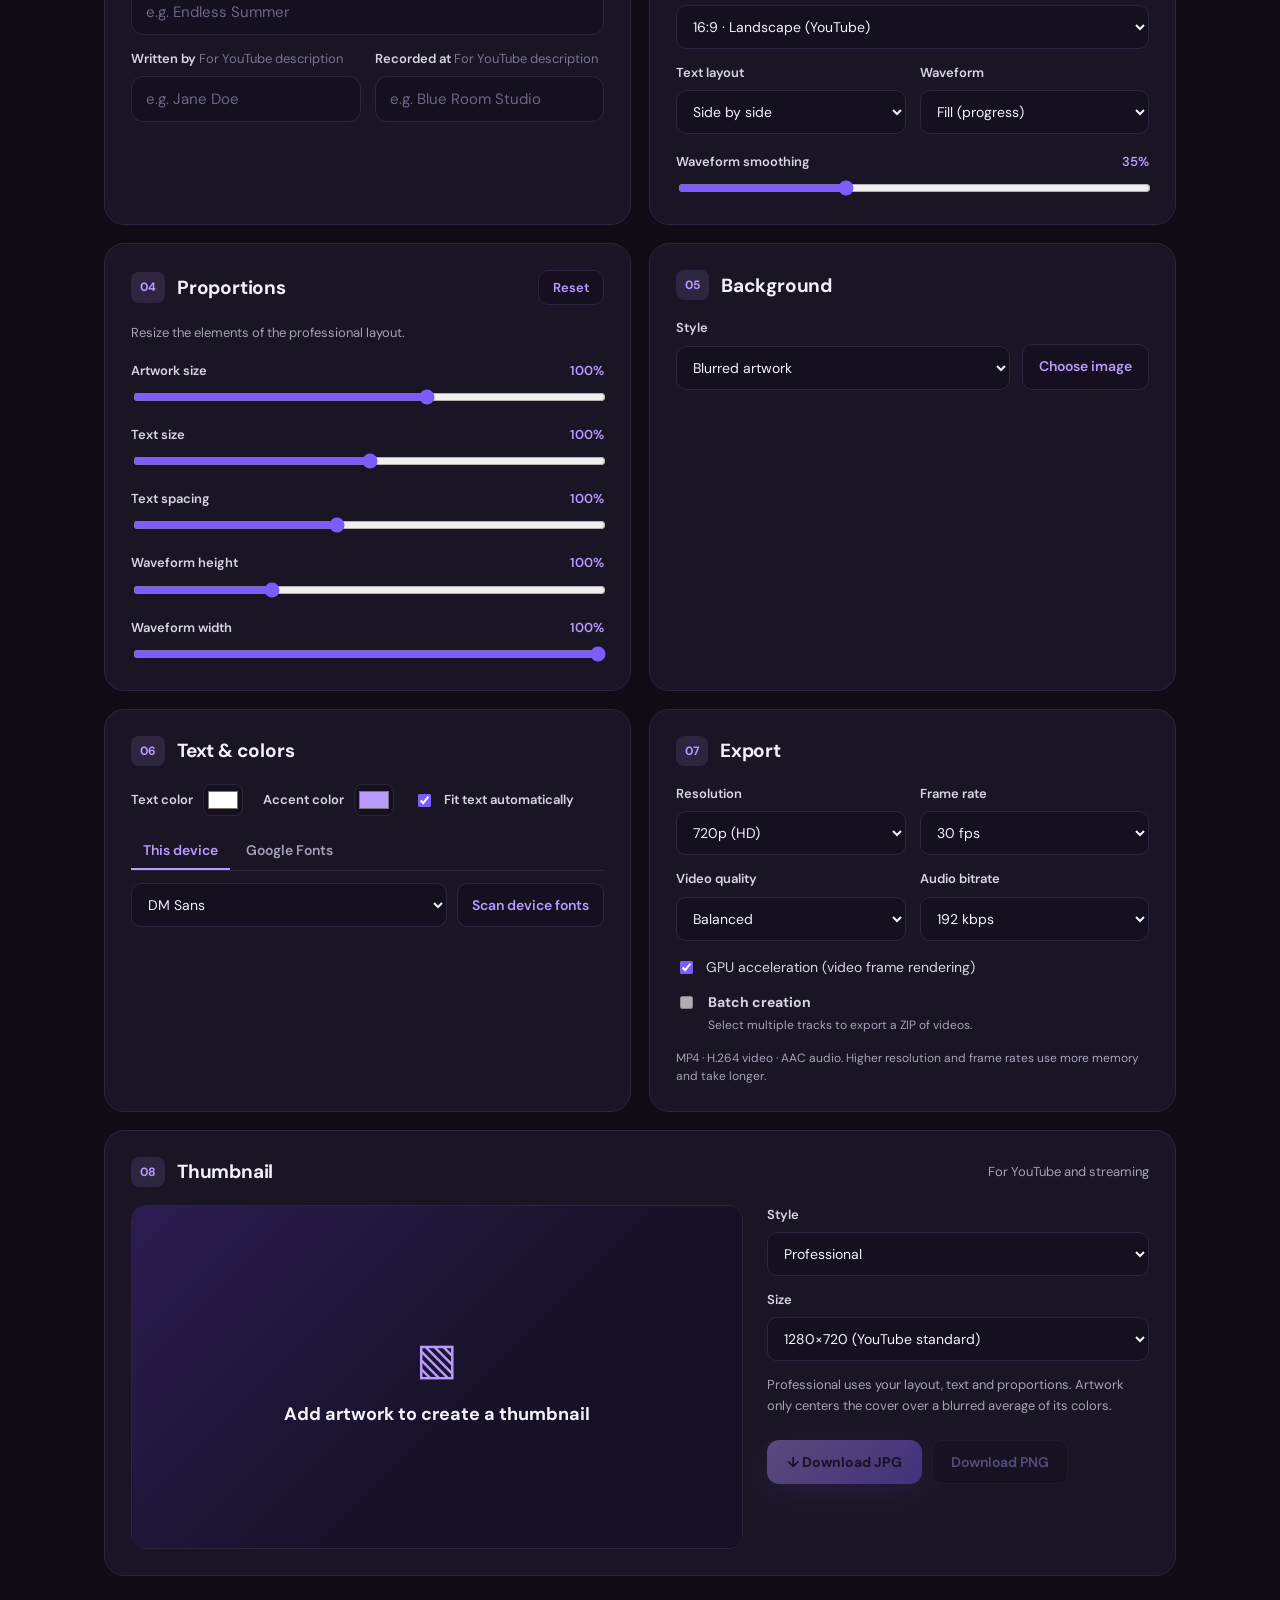
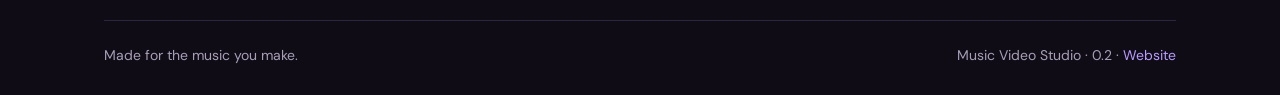
==== commit 71add9fe: "Add manual publish kit Co-Authored-By: Claude Sonnet 5.5 <noreply@anthropic.com>" ====
--- a/app/index.html
+++ b/app/index.html
@@ -1 +1 @@
-<!DOCTYPE html><html lang="en"><head><meta charSet="utf-8"/><meta name="viewport" content="width=device-width, initial-scale=1"/><link rel="stylesheet" href="./_next/static/css/e424c2e33c09467c.css" data-precedence="next"/><link rel="preload" as="script" fetchPriority="low" href="./_next/static/chunks/webpack-1689faebb0a2fbf1.js"/><script src="./_next/static/chunks/4bd1b696-c7408084347438ae.js" async=""></script><script src="./_next/static/chunks/794-f09dc234193e386a.js" async=""></script><script src="./_next/static/chunks/main-app-9adf2f4e2f8ec8e1.js" async=""></script><script src="./_next/static/chunks/app/page-8aaf4e5509d51011.js" async=""></script><title>Music Video Studio</title><meta name="description" content="Turn a track and its artwork into a video worth sharing."/><script src="./_next/static/chunks/polyfills-42372ed130431b0a.js" noModule=""></script></head><body><div hidden=""><!--$--><!--/$--></div><header class="topbar"><div class="topbar-inner"><a class="brand" href="#"><span class="brand-icon">♫</span>Music Video Studio</a><nav class="top-links"><a href="#studio">Studio</a><a href="#settings">Settings</a><a href="https://katanasoftwaregh.github.io/music-video-studio/privacy.html" target="_blank" rel="noreferrer">Privacy</a></nav><button id="youtubeBtn" class="youtube"><span>▶</span> Connect YouTube</button></div></header><main><section class="hero"><p class="eyebrow">Free · Private · No upload</p><h1>Your music, <em>in motion.</em></h1><p class="subhead">Turn a track and its artwork into a video worth sharing. Everything is rendered on your device.</p></section><section class="stage" id="studio"><div class="stage-card"><div class="preview-head"><span>LIVE PREVIEW</span><span class="live-dot">● LIVE</span></div><div class="preview-frame"><canvas id="preview" width="1280" height="720"></canvas><div class="preview-empty" id="emptyState"><span>♫</span><b>Your video will appear here</b><small>Add artwork and a track below to get started</small></div></div><div class="player"><button id="playBtn" aria-label="Play">▶</button><div class="track-info"><div class="track-text"><b id="previewTitle">Your song title</b><span id="previewArtist">Artist name</span></div><div class="progress"><i id="progress"></i></div></div><span class="time" id="timeLabel">0:00 / 0:00</span></div><div class="export-row"><div><strong>Ready when you are.</strong><small id="exportHint">Add artwork and a track to export your video.</small></div><div class="export-actions"><button id="uploadBtn" class="upload-btn" disabled=""><span>▶</span> Upload to YouTube</button><button id="exportBtn" disabled=""><span>↓</span> Export video</button></div></div></div></section><section class="settings" id="settings"><div class="card media-card"><div class="section-head"><div><span class="number">01</span><h2>Add your media</h2></div><span class="helper">Files stay on this device</span></div><div class="upload-grid"><label class="dropzone" for="artInput" id="artDrop"><input id="artInput" type="file" accept="image/png,image/jpeg,image/webp,image/avif,image/gif"/><span class="upload-symbol">▧</span><b>Album artwork</b><small>PNG, JPG, WEBP</small><span class="file-name" id="artName">No image selected</span></label><label class="dropzone audio-drop" for="audioInput" id="audioDrop"><input id="audioInput" type="file" accept="audio/*,.flac,.wav,.ogg,.mp3,.m4a,.aac" multiple=""/><span class="upload-symbol">♫</span><b>Your music</b><small>MP3, FLAC, WAV · select several for batch</small><span class="file-name" id="audioName">No audio selected</span></label></div></div><div class="card"><div class="section-head"><div><span class="number">02</span><h2>Details</h2></div></div><div class="fields"><label>Artist name<input id="artist" placeholder="e.g. The Midnight"/></label><label>Song title<input id="title" placeholder="e.g. Sunset Drive"/></label><label class="wide">Album name <span class="optional">Optional</span><input id="album" placeholder="e.g. Endless Summer"/></label><label>Written by <span class="optional">For YouTube description</span><input id="writer" placeholder="e.g. Jane Doe"/></label><label>Recorded at <span class="optional">For YouTube description</span><input id="place" placeholder="e.g. Blue Room Studio"/></label></div></div><div class="card"><div class="section-head"><div><span class="number">03</span><h2>Layout &amp; waveform</h2></div></div><div class="style-options"><label class="style-card selected"><input type="radio" name="layout" checked="" value="professional"/><span class="style-thumb pro-thumb"><i></i><i></i><i></i><i></i><i></i></span><b>Professional</b><small>Artwork, details &amp; waveform</small></label><label class="style-card"><input type="radio" name="layout" value="artwork"/><span class="style-thumb art-thumb"></span><b>Artwork only</b><small>Let the cover take the stage</small></label></div><div class="select-grid"><label class="wide">Aspect ratio <select id="aspectRatio"><option value="16:9">16:9 · Landscape (YouTube)</option><option value="21:9">21:9 · Ultrawide</option><option value="4:3">4:3 · Classic</option><option value="1:1">1:1 · Square (Instagram)</option><option value="4:5">4:5 · Portrait (Instagram feed)</option><option value="9:16">9:16 · Vertical (Shorts, TikTok, Reels)</option></select></label><label>Text layout <select id="textLayout"><option value="side">Side by side</option><option value="centered">Centered</option></select></label><label>Waveform <select id="waveformMode"><option value="fill">Fill (progress)</option><option value="reactive">Reactive to music</option></select></label></div><label class="range-control">Waveform smoothing <span id="smoothingValue">35%</span><input id="waveformSmoothing" type="range" min="0" max="100" value="35"/></label></div><div class="card"><div class="section-head"><div><span class="number">04</span><h2>Proportions</h2></div><button id="resetSizesBtn" type="button" class="link-btn">Reset</button></div><p class="card-note">Resize the elements of the professional layout.</p><label class="range-control">Artwork size <span id="sizeArtValue">100%</span><input id="sizeArt" type="range" min="50" max="130" value="100"/></label><label class="range-control">Text size <span id="sizeTextValue">100%</span><input id="sizeText" type="range" min="60" max="140" value="100"/></label><label class="range-control">Text spacing <span id="sizeSpacingValue">100%</span><input id="sizeSpacing" type="range" min="70" max="140" value="100"/></label><label class="range-control">Waveform height <span id="sizeWaveHeightValue">100%</span><input id="sizeWaveHeight" type="range" min="40" max="250" value="100"/></label><label class="range-control">Waveform width <span id="sizeWaveWidthValue">100%</span><input id="sizeWaveWidth" type="range" min="40" max="100" value="100"/></label></div><div class="card"><div class="section-head"><div><span class="number">05</span><h2>Background</h2></div></div><div class="background-row"><label class="background-label">Style <select id="background"><option value="blur">Blurred artwork</option><option value="image">Background image</option><option value="video">Looping video</option><option value="solid">Midnight solid</option></select></label><label class="bg-file" id="bgImagePick" for="bgImageInput">Choose image</label><label class="bg-file" id="bgVideoPick" for="bgVideoInput" hidden="">Choose video</label><input id="bgImageInput" type="file" accept="image/png,image/jpeg,image/webp" hidden=""/><input id="bgVideoInput" type="file" accept="video/mp4,video/webm,video/quicktime" hidden=""/></div></div><div class="card"><div class="section-head"><div><span class="number">06</span><h2>Text &amp; colors</h2></div></div><div class="customize-grid"><label>Text color<input id="textColor" type="color" value="#ffffff"/></label><label>Accent color<input id="accentColor" type="color" value="#b99aff"/></label><label class="auto-size"><input id="autoTextSize" type="checkbox" checked=""/> Fit text automatically</label></div><div class="font-tabs" role="tablist" aria-label="Font sources"><button id="localFontsTab" type="button" class="selected">This device</button><button id="googleFontsTab" type="button">Google Fonts</button></div><div class="font-picker-row"><select id="fontFamily" aria-label="Font"><option value="DM Sans">DM Sans</option><option value="Space Grotesk">Space Grotesk</option><option value="Arial">Arial</option><option value="Georgia">Georgia</option></select><button id="scanFontsBtn" type="button">Scan device fonts</button></div><div id="googleFontPicker" class="google-font-picker" hidden=""><input id="googleFontSearch" placeholder="Search Google Fonts"/><select id="googleFontFamily" aria-label="Google Font"></select><button id="useGoogleFontBtn" type="button">Use this font</button><small>Google Fonts needs an internet connection. Your bundled and device fonts work offline.</small></div></div><div class="card"><div class="section-head"><div><span class="number">07</span><h2>Export</h2></div></div><div class="export-settings-grid"><label>Resolution<select id="exportResolution"><option value="720">720p (HD)</option><option value="1080">1080p (Full HD)</option><option value="480">480p (smaller file)</option></select></label><label>Frame rate<select id="exportFps"><option value="30">30 fps</option><option value="24">24 fps</option><option value="60">60 fps</option></select></label><label>Video quality<select id="exportQuality"><option value="23">Balanced</option><option value="18">High quality · larger file</option><option value="28">Smaller file</option></select></label><label>Audio bitrate<select id="exportAudioBitrate"><option value="192k">192 kbps</option><option value="128k">128 kbps · smaller file</option><option value="320k">320 kbps</option></select></label></div><label class="auto-size"><input id="gpuAccel" type="checkbox" checked=""/> GPU acceleration (video frame rendering)</label><label class="batch-control"><input id="batchMode" type="checkbox"/><span><b>Batch creation</b><small id="batchStatus">Select multiple tracks to export a ZIP of videos.</small></span></label><small class="note">MP4 · H.264 video · AAC audio. Higher resolution and frame rates use more memory and take longer.</small></div><div class="card thumb-card" id="thumbnail"><div class="section-head"><div><span class="number">08</span><h2>Thumbnail</h2></div><span class="helper">For YouTube and streaming</span></div><div class="thumb-layout"><div class="thumb-preview"><canvas id="thumbCanvas" width="1280" height="720"></canvas><div class="preview-empty" id="thumbEmpty"><span>▧</span><b>Add artwork to create a thumbnail</b></div></div><div class="thumb-controls"><label>Style <select id="thumbStyle"><option value="professional">Professional</option><option value="artwork">Artwork only · YouTube Music style</option></select></label><label>Size <select id="thumbSize"><option value="1280x720">1280×720 (YouTube standard)</option><option value="1920x1080">1920×1080</option></select></label><p class="card-note">Professional uses your layout, text and proportions. Artwork only centers the cover over a blurred average of its colors.</p><div class="thumb-actions"><button id="thumbDownloadJpg" type="button" class="solid-btn" disabled="">↓ Download JPG</button><button id="thumbDownloadPng" type="button" class="link-btn outline" disabled="">Download PNG</button></div></div></div></div></section><audio id="audio" crossorigin="anonymous"></audio><footer><span>Made for the music you make.</span><span>Music Video Studio · 0.2 · <a href="https://katanasoftwaregh.github.io/music-video-studio/" target="_blank" rel="noreferrer">Website</a></span></footer></main><!--$--><!--/$--><script src="./_next/static/chunks/webpack-1689faebb0a2fbf1.js" id="_R_" async=""></script><script>(self.__next_f=self.__next_f||[]).push([0])</script><script>self.__next_f.push([1,"1:\"$Sreact.fragment\"\n2:I[7121,[],\"\"]\n3:I[4581,[],\"\"]\n5:I[1304,[],\"ClientPageRoot\"]\n6:\"static/chunks/app/page-8aaf4e5509d51011.js\"\n7:I[5933,[\"974\",\"$6\"],\"default\"]\na:I[484,[],\"OutletBoundary\"]\nb:\"$Sreact.suspense\"\nd:\"ViewportBoundary\"\ne:I[484,[],\"$d\"]\n10:\"MetadataBoundary\"\n11:I[484,[],\"$10\"]\n13:I[7123,[],\"default\",1]\n:HL[\"./_next/static/css/e424c2e33c09467c.css\",\"style\"]\n4:[[\"children\",{\"s\":\"__PAGE__\",\"h\":512,\"d\":{\"r\":[\"$\",\"$1\",\"c\",{\"children\":[[\"$\",\"$L5\",null,{\"Component\":\"$7\",\"serverProvidedParams\":{\"searchParams\":{},\"params\":{},\"promises\":[\"$@8\",\"$@9\"]}}],null,[\"$\",\"$La\",null,{\"children\":[\"$\",\"$b\",null,{\"name\":\"Next.MetadataOutlet\",\"children\":\"$@c\"}]}]]}],\"p\":false,\"v\":null}}]]\n0:{\"P\":null,\"c\":[\"\",\"\"],\"q\":\"\",\"i\":false,\"t\":{\"t\":{\"s\":\"\",\"h\":528,\"d\":{\"r\":[\"$\",\"$1\",\"c\",{\"children\":[[[\"$\",\"link\",\"0\",{\"rel\":\"stylesheet\",\"href\":\"./_next/static/css/e424c2e33c09467c.css\",\"precedence\":\"next\",\"crossOrigin\":\"$undefined\",\"nonce\":\"$undefined\"}]],[\"$\",\"html\",null,{\"lang\":\"en\",\"children\":[\"$\",\"body\",null,{\"children\":[\"$\",\"$L2\",null,{\"parallelRouterKey\":\"children\",\"error\":\"$undefined\",\"errorStyles\":\"$undefined\",\"errorScripts\":\"$undefined\",\"template\":[\"$\",\"$L3\",null,{}],\"templateStyles\":\"$undefined\",\"templateScripts\":\"$undefined\",\"notFound\":[[[\"$\",\"title\",null,{\"children\":\"404: This page could not be found.\"}],[\"$\",\"div\",null,{\"style\":{\"fontFamily\":\"system-ui,\\\"Segoe UI\\\",Roboto,Helvetica,Arial,sans-serif,\\\"Apple Color Emoji\\\",\\\"Segoe UI Emoji\\\"\",\"height\":\"100vh\",\"textAlign\":\"center\",\"display\":\"flex\",\"flexDirection\":\"column\",\"alignItems\":\"center\",\"justifyContent\":\"center\"},\"children\":[\"$\",\"div\",null,{\"children\":[[\"$\",\"style\",null,{\"dangerouslySetInnerHTML\":{\"__html\":\"body{color:#000;background:#fff;margin:0}.next-error-h1{border-right:1px solid rgba(0,0,0,.3)}@media (prefers-color-scheme:dark){body{color:#fff;background:#000}.next-error-h1{border-right:1px solid rgba(255,255,255,.3)}}\"}}],[\"$\",\"h1\",null,{\"className\":\"next-error-h1\",\"style\":{\"display\":\"inline-block\",\"margin\":\"0 20px 0 0\",\"padding\":\"0 23px 0 0\",\"fontSize\":24,\"fontWeight\":500,\"verticalAlign\":\"top\",\"lineHeight\":\"49px\"},\"children\":404}],[\"$\",\"div\",null,{\"style\":{\"display\":\"inline-block\"},\"children\":[\"$\",\"h2\",null,{\"style\":{\"fontSize\":14,\"fontWeight\":400,\"lineHeight\":\"49px\",\"margin\":0},\"children\":\"This page could not be found.\"}]}]]}]}]],[]],\"forbidden\":\"$undefined\",\"unauthorized\":\"$undefined\"}]}]}]]}],\"p\":false,\"v\":null},\"c\":\"$Q4\"},\"h\":{\"r\":[\"$\",\"$1\",\"h\",{\"children\":[null,[\"$\",\"$Le\",null,{\"children\":\"$Lf\"}],[\"$\",\"$L11\",null,{\"children\":[[\"$\",\"div\",null,{\"hidden\":true,\"children\":[\"$\",\"$b\",null,{\"name\":\"Next.Metadata\",\"children\":\"$L12\"}]}],null]}],null]}],\"p\":false,\"v\":null}},\"m\":\"$undefined\",\"G\":[\"$13\",[]],\"S\":true,\"r\":\"$undefined\",\"s\":\"$undefined\",\"a\":\"$undefined\",\"l\":\"$undefined\",\"p\":\"$undefined\",\"d\":\"$undefined\",\"b\":\"yJuC8lTzwLR6Nj18SHIsd\"}\n8:{}\n9:\"$4:0:1:d:r:props:children:0:props:serverProvidedParams:params\"\nf:[[\"$\",\"meta\",\"0\",{\"charSet\":\"utf-8\"}],[\"$\",\"meta\",\"1\",{\"name\":\"viewport\",\"content\":\"width=device-width, initial-scale=1\"}]]\nc:null\n12:[[\"$\",\"title\",\"0\",{\"children\":\"Music Video Studio\"}],[\"$\",\"meta\",\"1\",{\"name\":\"description\",\"content\":\"Turn a track and its artwork into a video worth sharing.\"}]]\n"])</script></body></html>+<!DOCTYPE html><html lang="en"><head><meta charSet="utf-8"/><meta name="viewport" content="width=device-width, initial-scale=1"/><link rel="stylesheet" href="./_next/static/css/6d623c89b5657dfa.css" data-precedence="next"/><link rel="preload" as="script" fetchPriority="low" href="./_next/static/chunks/webpack-8d4164fccb98d42b.js"/><script src="./_next/static/chunks/4bd1b696-c7408084347438ae.js" async=""></script><script src="./_next/static/chunks/794-f09dc234193e386a.js" async=""></script><script src="./_next/static/chunks/main-app-9adf2f4e2f8ec8e1.js" async=""></script><script src="./_next/static/chunks/app/page-92503c9909d8a17f.js" async=""></script><title>Music Video Studio</title><meta name="description" content="Turn a track and its artwork into a video worth sharing."/><script src="./_next/static/chunks/polyfills-42372ed130431b0a.js" noModule=""></script></head><body><div hidden=""><!--$--><!--/$--></div><header class="topbar"><div class="topbar-inner"><a class="brand" href="#"><span class="brand-icon">♫</span>Music Video Studio</a><nav class="top-links"><a href="#studio">Studio</a><a href="#settings">Settings</a><a href="https://katanasoftwaregh.github.io/music-video-studio/privacy.html" target="_blank" rel="noreferrer">Privacy</a></nav><button id="youtubeBtn" class="youtube"><span>▶</span> Connect YouTube</button></div></header><main><section class="hero"><p class="eyebrow">Free · Private · No upload</p><h1>Your music, <em>in motion.</em></h1><p class="subhead">Turn a track and its artwork into a video worth sharing. Everything is rendered on your device.</p></section><section class="stage" id="studio"><div class="stage-card"><div class="preview-head"><span>LIVE PREVIEW</span><span class="live-dot">● LIVE</span></div><div class="preview-frame"><canvas id="preview" width="1280" height="720"></canvas><div class="preview-empty" id="emptyState"><span>♫</span><b>Your video will appear here</b><small>Add artwork and a track below to get started</small></div></div><div class="player"><button id="playBtn" aria-label="Play">▶</button><div class="track-info"><div class="track-text"><b id="previewTitle">Your song title</b><span id="previewArtist">Artist name</span></div><div class="progress"><i id="progress"></i></div></div><span class="time" id="timeLabel">0:00 / 0:00</span></div><div class="export-row"><div><strong>Ready when you are.</strong><small id="exportHint">Add artwork and a track to export your video.</small></div><div class="export-actions"><button id="manualBtn" class="upload-btn" disabled=""><span>⧉</span> Publish manually</button><button id="uploadBtn" class="upload-btn" disabled=""><span>▶</span> Upload to YouTube</button><button id="exportBtn" disabled=""><span>↓</span> Export video</button></div></div></div></section><section class="settings" id="settings"><div class="card media-card"><div class="section-head"><div><span class="number">01</span><h2>Add your media</h2></div><span class="helper">Files stay on this device</span></div><div class="upload-grid"><label class="dropzone" for="artInput" id="artDrop"><input id="artInput" type="file" accept="image/png,image/jpeg,image/webp,image/avif,image/gif"/><span class="upload-symbol">▧</span><b>Album artwork</b><small>PNG, JPG, WEBP</small><span class="file-name" id="artName">No image selected</span></label><label class="dropzone audio-drop" for="audioInput" id="audioDrop"><input id="audioInput" type="file" accept="audio/*,.flac,.wav,.ogg,.mp3,.m4a,.aac" multiple=""/><span class="upload-symbol">♫</span><b>Your music</b><small>MP3, FLAC, WAV · select several for batch</small><span class="file-name" id="audioName">No audio selected</span></label></div></div><div class="card"><div class="section-head"><div><span class="number">02</span><h2>Details</h2></div></div><div class="fields"><label>Artist name<input id="artist" placeholder="e.g. The Midnight"/></label><label>Song title<input id="title" placeholder="e.g. Sunset Drive"/></label><label class="wide">Album name <span class="optional">Optional</span><input id="album" placeholder="e.g. Endless Summer"/></label><label>Written by <span class="optional">For YouTube description</span><input id="writer" placeholder="e.g. Jane Doe"/></label><label>Recorded at <span class="optional">For YouTube description</span><input id="place" placeholder="e.g. Blue Room Studio"/></label></div></div><div class="card"><div class="section-head"><div><span class="number">03</span><h2>Layout &amp; waveform</h2></div></div><div class="style-options"><label class="style-card selected"><input type="radio" name="layout" checked="" value="professional"/><span class="style-thumb pro-thumb"><i></i><i></i><i></i><i></i><i></i></span><b>Professional</b><small>Artwork, details &amp; waveform</small></label><label class="style-card"><input type="radio" name="layout" value="artwork"/><span class="style-thumb art-thumb"></span><b>Artwork only</b><small>Let the cover take the stage</small></label></div><div class="select-grid"><label class="wide">Aspect ratio <select id="aspectRatio"><option value="16:9">16:9 · Landscape (YouTube)</option><option value="21:9">21:9 · Ultrawide</option><option value="4:3">4:3 · Classic</option><option value="1:1">1:1 · Square (Instagram)</option><option value="4:5">4:5 · Portrait (Instagram feed)</option><option value="9:16">9:16 · Vertical (Shorts, TikTok, Reels)</option></select></label><label>Text layout <select id="textLayout"><option value="side">Side by side</option><option value="centered">Centered</option></select></label><label>Waveform <select id="waveformMode"><option value="fill">Fill (progress)</option><option value="reactive">Reactive to music</option></select></label></div><label class="range-control">Waveform smoothing <span id="smoothingValue">35%</span><input id="waveformSmoothing" type="range" min="0" max="100" value="35"/></label></div><div class="card"><div class="section-head"><div><span class="number">04</span><h2>Proportions</h2></div><button id="resetSizesBtn" type="button" class="link-btn">Reset</button></div><p class="card-note">Resize the elements of the professional layout.</p><label class="range-control">Artwork size <span id="sizeArtValue">100%</span><input id="sizeArt" type="range" min="50" max="130" value="100"/></label><label class="range-control">Text size <span id="sizeTextValue">100%</span><input id="sizeText" type="range" min="60" max="140" value="100"/></label><label class="range-control">Text spacing <span id="sizeSpacingValue">100%</span><input id="sizeSpacing" type="range" min="70" max="140" value="100"/></label><label class="range-control">Waveform height <span id="sizeWaveHeightValue">100%</span><input id="sizeWaveHeight" type="range" min="40" max="250" value="100"/></label><label class="range-control">Waveform width <span id="sizeWaveWidthValue">100%</span><input id="sizeWaveWidth" type="range" min="40" max="100" value="100"/></label></div><div class="card"><div class="section-head"><div><span class="number">05</span><h2>Background</h2></div></div><div class="background-row"><label class="background-label">Style <select id="background"><option value="blur">Blurred artwork</option><option value="image">Background image</option><option value="video">Looping video</option><option value="solid">Midnight solid</option></select></label><label class="bg-file" id="bgImagePick" for="bgImageInput">Choose image</label><label class="bg-file" id="bgVideoPick" for="bgVideoInput" hidden="">Choose video</label><input id="bgImageInput" type="file" accept="image/png,image/jpeg,image/webp" hidden=""/><input id="bgVideoInput" type="file" accept="video/mp4,video/webm,video/quicktime" hidden=""/></div></div><div class="card"><div class="section-head"><div><span class="number">06</span><h2>Text &amp; colors</h2></div></div><div class="customize-grid"><label>Text color<input id="textColor" type="color" value="#ffffff"/></label><label>Accent color<input id="accentColor" type="color" value="#b99aff"/></label><label class="auto-size"><input id="autoTextSize" type="checkbox" checked=""/> Fit text automatically</label></div><div class="font-tabs" role="tablist" aria-label="Font sources"><button id="localFontsTab" type="button" class="selected">This device</button><button id="googleFontsTab" type="button">Google Fonts</button></div><div class="font-picker-row"><select id="fontFamily" aria-label="Font"><option value="DM Sans">DM Sans</option><option value="Space Grotesk">Space Grotesk</option><option value="Arial">Arial</option><option value="Georgia">Georgia</option></select><button id="scanFontsBtn" type="button">Scan device fonts</button></div><div id="googleFontPicker" class="google-font-picker" hidden=""><input id="googleFontSearch" placeholder="Search Google Fonts"/><select id="googleFontFamily" aria-label="Google Font"></select><button id="useGoogleFontBtn" type="button">Use this font</button><small>Google Fonts needs an internet connection. Your bundled and device fonts work offline.</small></div></div><div class="card"><div class="section-head"><div><span class="number">07</span><h2>Export</h2></div></div><div class="export-settings-grid"><label>Resolution<select id="exportResolution"><option value="720">720p (HD)</option><option value="1080">1080p (Full HD)</option><option value="480">480p (smaller file)</option></select></label><label>Frame rate<select id="exportFps"><option value="30">30 fps</option><option value="24">24 fps</option><option value="60">60 fps</option></select></label><label>Video quality<select id="exportQuality"><option value="23">Balanced</option><option value="18">High quality · larger file</option><option value="28">Smaller file</option></select></label><label>Audio bitrate<select id="exportAudioBitrate"><option value="192k">192 kbps</option><option value="128k">128 kbps · smaller file</option><option value="320k">320 kbps</option></select></label></div><label class="auto-size"><input id="gpuAccel" type="checkbox" checked=""/> GPU acceleration (video frame rendering)</label><label class="batch-control"><input id="batchMode" type="checkbox"/><span><b>Batch creation</b><small id="batchStatus">Select multiple tracks to export a ZIP of videos.</small></span></label><small class="note">MP4 · H.264 video · AAC audio. Higher resolution and frame rates use more memory and take longer.</small></div><div class="card thumb-card" id="thumbnail"><div class="section-head"><div><span class="number">08</span><h2>Thumbnail</h2></div><span class="helper">For YouTube and streaming</span></div><div class="thumb-layout"><div class="thumb-preview"><canvas id="thumbCanvas" width="1280" height="720"></canvas><div class="preview-empty" id="thumbEmpty"><span>▧</span><b>Add artwork to create a thumbnail</b></div></div><div class="thumb-controls"><label>Style <select id="thumbStyle"><option value="professional">Professional</option><option value="artwork">Artwork only · YouTube Music style</option></select></label><label>Size <select id="thumbSize"><option value="1280x720">1280×720 (YouTube standard)</option><option value="1920x1080">1920×1080</option></select></label><p class="card-note">Professional uses your layout, text and proportions. Artwork only centers the cover over a blurred average of its colors.</p><div class="thumb-actions"><button id="thumbDownloadJpg" type="button" class="solid-btn" disabled="">↓ Download JPG</button><button id="thumbDownloadPng" type="button" class="link-btn outline" disabled="">Download PNG</button></div></div></div></div></section><audio id="audio" crossorigin="anonymous"></audio><footer><span>Made for the music you make.</span><span>Music Video Studio · 0.2 · <a href="https://katanasoftwaregh.github.io/music-video-studio/" target="_blank" rel="noreferrer">Website</a></span></footer></main><!--$--><!--/$--><script src="./_next/static/chunks/webpack-8d4164fccb98d42b.js" id="_R_" async=""></script><script>(self.__next_f=self.__next_f||[]).push([0])</script><script>self.__next_f.push([1,"1:\"$Sreact.fragment\"\n2:I[7121,[],\"\"]\n3:I[4581,[],\"\"]\n5:I[1304,[],\"ClientPageRoot\"]\n6:\"static/chunks/app/page-92503c9909d8a17f.js\"\n7:I[5933,[\"974\",\"$6\"],\"default\"]\na:I[484,[],\"OutletBoundary\"]\nb:\"$Sreact.suspense\"\nd:\"ViewportBoundary\"\ne:I[484,[],\"$d\"]\n10:\"MetadataBoundary\"\n11:I[484,[],\"$10\"]\n13:I[7123,[],\"default\",1]\n:HL[\"./_next/static/css/6d623c89b5657dfa.css\",\"style\"]\n4:[[\"children\",{\"s\":\"__PAGE__\",\"h\":512,\"d\":{\"r\":[\"$\",\"$1\",\"c\",{\"children\":[[\"$\",\"$L5\",null,{\"Component\":\"$7\",\"serverProvidedParams\":{\"searchParams\":{},\"params\":{},\"promises\":[\"$@8\",\"$@9\"]}}],null,[\"$\",\"$La\",null,{\"children\":[\"$\",\"$b\",null,{\"name\":\"Next.MetadataOutlet\",\"children\":\"$@c\"}]}]]}],\"p\":false,\"v\":null}}]]\n0:{\"P\":null,\"c\":[\"\",\"\"],\"q\":\"\",\"i\":false,\"t\":{\"t\":{\"s\":\"\",\"h\":528,\"d\":{\"r\":[\"$\",\"$1\",\"c\",{\"children\":[[[\"$\",\"link\",\"0\",{\"rel\":\"stylesheet\",\"href\":\"./_next/static/css/6d623c89b5657dfa.css\",\"precedence\":\"next\",\"crossOrigin\":\"$undefined\",\"nonce\":\"$undefined\"}]],[\"$\",\"html\",null,{\"lang\":\"en\",\"children\":[\"$\",\"body\",null,{\"children\":[\"$\",\"$L2\",null,{\"parallelRouterKey\":\"children\",\"error\":\"$undefined\",\"errorStyles\":\"$undefined\",\"errorScripts\":\"$undefined\",\"template\":[\"$\",\"$L3\",null,{}],\"templateStyles\":\"$undefined\",\"templateScripts\":\"$undefined\",\"notFound\":[[[\"$\",\"title\",null,{\"children\":\"404: This page could not be found.\"}],[\"$\",\"div\",null,{\"style\":{\"fontFamily\":\"system-ui,\\\"Segoe UI\\\",Roboto,Helvetica,Arial,sans-serif,\\\"Apple Color Emoji\\\",\\\"Segoe UI Emoji\\\"\",\"height\":\"100vh\",\"textAlign\":\"center\",\"display\":\"flex\",\"flexDirection\":\"column\",\"alignItems\":\"center\",\"justifyContent\":\"center\"},\"children\":[\"$\",\"div\",null,{\"children\":[[\"$\",\"style\",null,{\"dangerouslySetInnerHTML\":{\"__html\":\"body{color:#000;background:#fff;margin:0}.next-error-h1{border-right:1px solid rgba(0,0,0,.3)}@media (prefers-color-scheme:dark){body{color:#fff;background:#000}.next-error-h1{border-right:1px solid rgba(255,255,255,.3)}}\"}}],[\"$\",\"h1\",null,{\"className\":\"next-error-h1\",\"style\":{\"display\":\"inline-block\",\"margin\":\"0 20px 0 0\",\"padding\":\"0 23px 0 0\",\"fontSize\":24,\"fontWeight\":500,\"verticalAlign\":\"top\",\"lineHeight\":\"49px\"},\"children\":404}],[\"$\",\"div\",null,{\"style\":{\"display\":\"inline-block\"},\"children\":[\"$\",\"h2\",null,{\"style\":{\"fontSize\":14,\"fontWeight\":400,\"lineHeight\":\"49px\",\"margin\":0},\"children\":\"This page could not be found.\"}]}]]}]}]],[]],\"forbidden\":\"$undefined\",\"unauthorized\":\"$undefined\"}]}]}]]}],\"p\":false,\"v\":null},\"c\":\"$Q4\"},\"h\":{\"r\":[\"$\",\"$1\",\"h\",{\"children\":[null,[\"$\",\"$Le\",null,{\"children\":\"$Lf\"}],[\"$\",\"$L11\",null,{\"children\":[[\"$\",\"div\",null,{\"hidden\":true,\"children\":[\"$\",\"$b\",null,{\"name\":\"Next.Metadata\",\"children\":\"$L12\"}]}],null]}],null]}],\"p\":false,\"v\":null}},\"m\":\"$undefined\",\"G\":[\"$13\",[]],\"S\":true,\"r\":\"$undefined\",\"s\":\"$undefined\",\"a\":\"$undefined\",\"l\":\"$undefined\",\"p\":\"$undefined\",\"d\":\"$undefined\",\"b\":\"B9TPaWU52m4AFUq8yvDlB\"}\n8:{}\n9:\"$4:0:1:d:r:props:children:0:props:serverProvidedParams:params\"\nf:[[\"$\",\"meta\",\"0\",{\"charSet\":\"utf-8\"}],[\"$\",\"meta\",\"1\",{\"name\":\"viewport\",\"content\":\"width=device-width, initial-scale=1\"}]]\nc:null\n12:[[\"$\",\"title\",\"0\",{\"children\":\"Music Video Studio\"}],[\"$\",\"meta\",\"1\",{\"name\":\"description\",\"content\":\"Turn a track and its artwork into a video worth sharing.\"}]]\n"])</script></body></html>
--- a/app/_next/static/css/6d623c89b5657dfa.css
+++ b/app/_next/static/css/6d623c89b5657dfa.css
@@ -0,0 +1 @@
+:root{--bg:#0f0c16;--panel:#1a1525;--panel2:#150f1f;--line:#2c2540;--text:#f4f1fa;--muted:#a79fb8;--accent:#b99aff;--accent2:#7c5cff;font-family:DM Sans,system-ui,sans-serif;color:var(--text);background:var(--bg);font-synthesis:none;text-rendering:optimizeLegibility}*{box-sizing:border-box}html{scroll-behavior:smooth}body{margin:0;min-height:100vh;font-size:16px;line-height:1.55;background:radial-gradient(1200px 600px at 80% -10%,#2a1d4d55,transparent),radial-gradient(900px 500px at -10% 20%,#4b2a8a33,transparent),var(--bg);background-attachment:fixed;-webkit-font-smoothing:antialiased}a{color:var(--accent);text-decoration:none}a:hover{text-decoration:underline}[hidden]{display:none!important}.topbar{position:sticky;top:0;z-index:50;-webkit-backdrop-filter:blur(14px);backdrop-filter:blur(14px);background:#0f0c16c7;border-bottom:1px solid #2c254066}.topbar-inner{max-width:1120px;margin:auto;height:68px;padding:0 24px;gap:28px}.brand,.topbar-inner{display:flex;align-items:center}.brand{gap:10px;font:700 17px DM Sans,sans-serif;color:var(--text)}.brand:hover{text-decoration:none}.brand-icon{width:28px;height:28px;border-radius:8px;background:linear-gradient(135deg,var(--accent),var(--accent2));display:grid;place-items:center;font-size:14px;color:#14101f}.top-links{display:flex;gap:22px;margin-left:auto;font-size:15px}.top-links a{color:var(--muted)}.top-links a:hover{color:var(--text);text-decoration:none}.youtube{border:1px solid var(--line);background:var(--panel);border-radius:12px;padding:10px 16px;color:var(--text);font:600 14px DM Sans;cursor:pointer;transition:.15s}.youtube span{color:#ff4b53;margin-right:7px}.youtube:hover{transform:translateY(-1px);border-color:#4a3d70}main{max-width:1120px;margin:auto;padding:0 24px 28px}.hero{text-align:center;padding:56px 0 34px}.eyebrow{font-size:13px;letter-spacing:.14em;color:var(--accent);font-weight:600;text-transform:uppercase;margin:0 0 14px}.hero h1{font:700 clamp(38px,6vw,62px)/1.05 DM Sans,sans-serif;letter-spacing:-.02em;margin:0 0 16px}.hero h1 em{font-style:normal;background:linear-gradient(135deg,var(--accent),#ffb3e6);-webkit-background-clip:text;background-clip:text;color:transparent}.subhead{color:var(--muted);font-size:19px;max-width:560px;margin:0 auto}.stage{display:flex;justify-content:center}.stage-card{width:100%;max-width:980px;background:var(--panel);border:1px solid var(--line);border-radius:24px;padding:20px;box-shadow:0 30px 80px #0008}.preview-head{display:flex;justify-content:space-between;font-size:12px;letter-spacing:.14em;color:var(--muted);margin:2px 4px 14px}.live-dot{color:#8dd4ac}.preview-frame{--ratio:1.7778;position:relative;aspect-ratio:var(--ratio);width:min(100%,calc(68vh*var(--ratio)));margin:0 auto;background:#0b0810;border-radius:16px;overflow:hidden;border:1px solid var(--line)}.preview-frame canvas{width:100%;height:100%;display:block}.preview-empty{position:absolute;inset:0;display:flex;flex-direction:column;align-items:center;justify-content:center;background:linear-gradient(135deg,#2b1d52,#171126 60%);color:var(--muted);text-align:center;padding:16px}.preview-empty>span{font-size:44px;color:var(--accent);margin-bottom:8px}.preview-empty b{font-size:18px;color:var(--text)}.preview-empty small{font-size:14px;margin-top:6px}.player{display:flex;gap:16px;align-items:center;margin:18px 4px 4px}.player>button{width:44px;height:44px;border:0;border-radius:50%;background:linear-gradient(135deg,var(--accent),var(--accent2));color:#120e1c;font-size:14px;padding-left:3px;cursor:pointer;box-shadow:0 8px 22px #7c5cff44;flex:none}.track-info{flex:1 1;min-width:0}.track-text{display:flex;align-items:baseline;gap:10px;min-width:0}.track-text b{font-size:15px}.track-text b,.track-text span{white-space:nowrap;overflow:hidden;text-overflow:ellipsis}.track-text span{font-size:13px;color:var(--muted)}.progress{height:5px;background:#2c2540;border-radius:3px;margin-top:9px;overflow:hidden}.progress i{height:100%;display:block;width:0;background:linear-gradient(90deg,var(--accent),var(--accent2))}.time{font-size:13px;color:var(--muted);white-space:nowrap;font-feature-settings:"tnum";font-variant-numeric:tabular-nums}.export-row{border-top:1px solid var(--line);margin-top:18px;padding:18px 4px 2px;display:flex;justify-content:space-between;align-items:center;gap:16px}.export-row strong{display:block;font-size:16px}.export-row small{display:block;color:var(--muted);font-size:14px;margin-top:2px}.export-actions{display:flex;gap:10px;flex-wrap:wrap;justify-content:flex-end}.upload-btn{border:1px solid var(--line);border-radius:12px;background:var(--panel2);color:var(--text);padding:14px 22px;font:700 15px DM Sans;cursor:pointer;white-space:nowrap;transition:.15s}.upload-btn span{color:#ff4b53;margin-right:6px}.upload-btn:hover:not(:disabled){border-color:var(--accent);transform:translateY(-1px)}.upload-btn:disabled{opacity:.4;cursor:not-allowed}.app-dialog textarea{min-height:150px}#manualBtn span{color:var(--accent)}.kit-dialog{width:min(560px,100%)}.kit-row{display:flex;gap:8px;align-items:flex-start}.kit-row input,.kit-row textarea{flex:1 1;min-width:0}.kit-copy{border:1px solid var(--line);background:var(--panel2);color:var(--accent);border-radius:10px;padding:11px 14px;font:600 13px DM Sans;cursor:pointer;white-space:nowrap}.kit-copy:hover{border-color:var(--accent)}.kit-actions{display:flex;flex-wrap:wrap;gap:10px;align-items:center;margin-top:20px}.kit-actions button{border:1px solid var(--line);background:var(--panel2);color:var(--text);border-radius:10px;padding:11px 16px;font:600 14px DM Sans;cursor:pointer}.kit-actions button.primary{border:0;background:linear-gradient(135deg,var(--accent),var(--accent2));color:#120e1c}.kit-actions button:disabled{opacity:.6;cursor:wait}.kit-link{font-weight:600;font-size:14px;padding:11px 4px}#exportBtn{border:0;border-radius:12px;background:linear-gradient(135deg,var(--accent),var(--accent2));color:#120e1c;padding:14px 26px;font:700 15px DM Sans;cursor:pointer;box-shadow:0 10px 30px #7c5cff44;transition:.15s;white-space:nowrap}#exportBtn:hover:not(:disabled){transform:translateY(-1px)}#exportBtn:disabled{opacity:.4;box-shadow:none;cursor:not-allowed}#exportBtn span{margin-right:6px}.settings{display:grid;grid-template-columns:repeat(2,1fr);gap:18px;margin-top:40px}.card{background:var(--panel);border:1px solid var(--line);border-radius:20px;padding:26px}.media-card{grid-column:1/-1}.section-head{display:flex;align-items:center;justify-content:space-between;margin-bottom:18px}.section-head>div{display:flex;align-items:center;gap:12px}.section-head h2{font:700 19px DM Sans,sans-serif;margin:0;letter-spacing:-.01em}.number{font-size:12px;font-weight:700;color:var(--accent);background:#b99aff1f;border-radius:8px;padding:6px 9px}.helper{font-size:13px;color:var(--muted)}.upload-grid{display:grid;grid-template-columns:1fr 1fr;gap:16px}.dropzone{min-height:150px;border:1px dashed #4a3d70;border-radius:16px;background:var(--panel2);display:flex;flex-direction:column;align-items:center;justify-content:center;text-align:center;padding:16px;cursor:pointer;transition:.18s}.dropzone.has-file,.dropzone:hover{border-color:var(--accent);background:#211a33}.dropzone input{display:none}.upload-symbol{font-size:30px;color:var(--accent);line-height:1;margin-bottom:8px}.dropzone b{font-size:16px}.dropzone small{font-size:13px;color:var(--muted);margin-top:3px}.file-name{font-size:13px;color:var(--accent);margin-top:8px;max-width:90%;overflow:hidden;text-overflow:ellipsis;white-space:nowrap}.fields{display:grid;grid-template-columns:1fr 1fr;gap:14px}.export-settings-grid label,.fields label,.select-grid label{font-size:13px;font-weight:600;color:#d9d3e6}.fields .wide{grid-column:1/-1}.optional{color:#7b7390;font-weight:400}.fields input,.google-font-picker input{display:block;width:100%;margin-top:7px;background:var(--panel2);color:var(--text);border:1px solid var(--line);border-radius:12px;padding:12px 14px;font:15px DM Sans;outline:none}.fields input:focus,.google-font-picker input:focus{border-color:var(--accent);box-shadow:0 0 0 3px #b99aff22}.fields input::placeholder,.google-font-picker input::placeholder{color:#6e6585}.style-options{display:grid;grid-template-columns:1fr 1fr;gap:12px;margin-bottom:16px}.style-card{position:relative;border:1px solid var(--line);background:var(--panel2);border-radius:14px;padding:12px;cursor:pointer;display:grid;grid-template-columns:64px 1fr;grid-template-rows:auto auto;column-gap:12px;align-items:center;transition:.15s}.style-card:hover{border-color:#4a3d70}.style-card.selected{border-color:var(--accent);background:#211a33;box-shadow:0 0 0 3px #b99aff1a}.style-card input{position:absolute;opacity:0}.style-card b{font-size:14px;align-self:end}.style-card small{font-size:12px;color:var(--muted);align-self:start;margin-top:2px}.style-thumb{grid-row:1/3;width:64px;height:44px;border-radius:8px;background:#292238;display:block;position:relative;overflow:hidden}.pro-thumb:before{content:"";position:absolute;left:5px;top:6px;width:21px;height:32px;border-radius:3px;background:linear-gradient(130deg,#bb80a1,#51406c 58%,#d3a77b)}.pro-thumb:after{content:"";position:absolute;left:33px;top:12px;width:24px;height:2px;background:#cab5f4;box-shadow:0 6px #777182,0 15px #a98ae7,4px 12px #a98ae7,8px 10px #a98ae7,12px 13px #a98ae7,16px 9px #a98ae7,20px 12px #a98ae7}.art-thumb{background:linear-gradient(135deg,#e5a17a,#654f82 60%,#252a49)}.export-settings-grid,.select-grid{display:grid;grid-template-columns:1fr 1fr;gap:14px}.export-settings-grid label,.select-grid label{display:grid;gap:7px}.select-grid .wide{grid-column:1/-1}select{min-width:0;border:1px solid var(--line);border-radius:10px;background:var(--panel2);color:var(--text);padding:11px 12px;font:14px DM Sans;outline:none}select:focus{border-color:var(--accent)}.range-control{display:grid;grid-template-columns:1fr auto;align-items:center;gap:6px;font-size:13px;font-weight:600;color:#d9d3e6;margin-top:18px}.range-control span{color:var(--accent)}.range-control input{grid-column:1/-1;width:100%}input[type=checkbox],input[type=range]{accent-color:var(--accent2)}.background-row{display:flex;align-items:center;gap:12px;flex-wrap:wrap}.background-label{display:grid;gap:7px;font-size:13px;font-weight:600;color:#d9d3e6;flex:1 1;min-width:180px}.bg-file{font-size:14px;font-weight:600;color:var(--accent);border:1px solid var(--line);border-radius:10px;padding:11px 16px;cursor:pointer;background:var(--panel2);align-self:end;transition:.15s}.bg-file:hover{border-color:var(--accent)}.customize-grid{display:flex;align-items:center;gap:20px;flex-wrap:wrap;margin-bottom:6px}.customize-grid>label{font-size:13px;font-weight:600;color:#d9d3e6;display:flex;align-items:center;gap:10px}.customize-grid input[type=color]{width:40px;height:32px;padding:2px;border:1px solid var(--line);border-radius:8px;background:var(--panel2);cursor:pointer}.auto-size{display:flex;align-items:center;gap:10px;font-size:14px;color:#d9d3e6;margin:16px 0 4px;cursor:pointer}.customize-grid .auto-size{margin:0}.font-tabs{display:flex;gap:4px;margin:16px 0 12px;border-bottom:1px solid var(--line)}.font-tabs button{border:0;border-bottom:2px solid transparent;background:transparent;color:var(--muted);padding:9px 12px;font:600 14px DM Sans;cursor:pointer}.font-tabs button.selected{color:var(--accent);border-color:var(--accent)}.font-picker-row{display:flex;gap:10px}.font-picker-row select{flex:1 1}.font-picker-row button,.google-font-picker button{border:1px solid var(--line);border-radius:10px;background:var(--panel2);color:var(--accent);padding:11px 14px;font:600 14px DM Sans;cursor:pointer;transition:.15s}.font-picker-row button:hover,.google-font-picker button:hover{border-color:var(--accent)}.google-font-picker{display:grid;grid-template-columns:1fr auto;gap:10px}.google-font-picker input{grid-column:1/-1;margin-top:0}.google-font-picker select{min-width:0}.google-font-picker small{grid-column:1/-1;color:var(--muted);font-size:12px}.batch-control{display:flex;gap:12px;align-items:flex-start;font-size:14px;color:#d9d3e6;margin:14px 0;cursor:pointer}.batch-control input{margin-top:4px}.batch-control span{display:grid;gap:2px}.batch-control small,.note{font-size:12px;color:var(--muted)}.note{display:block;line-height:1.5}.card-note{color:var(--muted);font-size:13px;margin:0 0 6px}.link-btn{border:1px solid var(--line);border-radius:10px;background:var(--panel2);color:var(--accent);padding:8px 14px;font:600 13px DM Sans;cursor:pointer;transition:.15s}.link-btn:hover{border-color:var(--accent)}.link-btn:disabled,.solid-btn:disabled{opacity:.4;cursor:not-allowed}.solid-btn{border:0;border-radius:12px;background:linear-gradient(135deg,var(--accent),var(--accent2));color:#120e1c;padding:12px 20px;font:700 14px DM Sans;cursor:pointer;box-shadow:0 10px 30px #7c5cff44;transition:.15s}.solid-btn:hover:not(:disabled){transform:translateY(-1px)}.thumb-card{grid-column:1/-1}.thumb-layout{display:grid;grid-template-columns:1.6fr 1fr;gap:24px;align-items:start}.thumb-preview{position:relative;aspect-ratio:16/9;background:#0b0810;border:1px solid var(--line);border-radius:14px;overflow:hidden}.thumb-preview canvas{width:100%;height:100%;display:block}.thumb-controls{display:grid;gap:14px}.thumb-controls label{display:grid;gap:7px;font-size:13px;font-weight:600;color:#d9d3e6}.thumb-actions{display:flex;gap:10px;flex-wrap:wrap;margin-top:4px}.thumb-actions .link-btn{padding:12px 18px;font-size:14px}footer{display:flex;justify-content:space-between;flex-wrap:wrap;gap:12px;margin-top:44px;padding-top:24px;border-top:1px solid var(--line);color:var(--muted);font-size:14px}.app-dialog-backdrop{position:fixed;inset:0;z-index:10000;background:#050408b8;display:grid;place-items:center;padding:18px}.app-dialog{width:min(480px,100%);background:var(--panel);color:var(--text);border:1px solid var(--line);border-radius:20px;box-shadow:0 24px 80px #0009;padding:26px;font-family:DM Sans,sans-serif}.app-dialog h2{font:700 21px DM Sans,sans-serif;margin:0 0 8px}.app-dialog p{font-size:14px;line-height:1.5;color:var(--muted);margin:0 0 16px}.app-dialog label{display:grid;gap:7px;font-size:13px;color:#d9d3e6;margin:12px 0}.app-dialog input,.app-dialog select,.app-dialog textarea{width:100%;border:1px solid var(--line);border-radius:10px;background:var(--panel2);color:var(--text);padding:11px 12px;font:14px DM Sans,sans-serif}.app-dialog textarea{min-height:90px;resize:vertical}.app-dialog-actions{display:flex;justify-content:flex-end;gap:10px;margin-top:20px}.app-dialog-actions button{border:1px solid var(--line);background:var(--panel2);color:var(--text);border-radius:10px;padding:11px 18px;font:600 14px DM Sans;cursor:pointer}.app-dialog-actions button.primary{border:0;background:linear-gradient(135deg,var(--accent),var(--accent2));color:#120e1c}.app-dialog-actions button:disabled{opacity:.5;cursor:wait}@media (max-width:820px){.export-settings-grid,.fields,.select-grid,.settings,.style-options,.thumb-layout,.upload-grid{grid-template-columns:1fr}.top-links{display:none}.youtube{margin-left:auto}.hero{padding-top:36px}.export-row{flex-direction:column;align-items:stretch}#exportBtn,.upload-btn{flex:1 1}.export-actions{justify-content:stretch}.track-text{flex-direction:column;gap:0}}@media (prefers-reduced-motion:reduce){*{transition:none!important}html{scroll-behavior:auto}}@font-face{font-family:DM Sans;font-style:normal;font-display:swap;font-weight:400;src:url(../media/dm-sans-latin-ext-400-normal.d663ebe0.woff2) format("woff2"),url(../media/dm-sans-latin-ext-400-normal.9850054c.woff) format("woff");unicode-range:u+0100-02ba,u+02bd-02c5,u+02c7-02cc,u+02ce-02d7,u+02dd-02ff,u+0304,u+0308,u+0329,u+1d00-1dbf,u+1e00-1e9f,u+1ef2-1eff,u+2020,u+20a0-20ab,u+20ad-20c0,u+2113,u+2c60-2c7f,u+a720-a7ff}@font-face{font-family:DM Sans;font-style:normal;font-display:swap;font-weight:400;src:url(../media/dm-sans-latin-400-normal.7abd0811.woff2) format("woff2"),url(../media/dm-sans-latin-400-normal.6193dcef.woff) format("woff");unicode-range:u+00??,u+0131,u+0152-0153,u+02bb-02bc,u+02c6,u+02da,u+02dc,u+0304,u+0308,u+0329,u+2000-206f,u+20ac,u+2122,u+2191,u+2193,u+2212,u+2215,u+feff,u+fffd}@font-face{font-family:DM Sans;font-style:normal;font-display:swap;font-weight:500;src:url(../media/dm-sans-latin-ext-500-normal.d7898f39.woff2) format("woff2"),url(../media/dm-sans-latin-ext-500-normal.fae40d5a.woff) format("woff");unicode-range:u+0100-02ba,u+02bd-02c5,u+02c7-02cc,u+02ce-02d7,u+02dd-02ff,u+0304,u+0308,u+0329,u+1d00-1dbf,u+1e00-1e9f,u+1ef2-1eff,u+2020,u+20a0-20ab,u+20ad-20c0,u+2113,u+2c60-2c7f,u+a720-a7ff}@font-face{font-family:DM Sans;font-style:normal;font-display:swap;font-weight:500;src:url(../media/dm-sans-latin-500-normal.210398b6.woff2) format("woff2"),url(../media/dm-sans-latin-500-normal.1dd5b1eb.woff) format("woff");unicode-range:u+00??,u+0131,u+0152-0153,u+02bb-02bc,u+02c6,u+02da,u+02dc,u+0304,u+0308,u+0329,u+2000-206f,u+20ac,u+2122,u+2191,u+2193,u+2212,u+2215,u+feff,u+fffd}@font-face{font-family:DM Sans;font-style:normal;font-display:swap;font-weight:600;src:url(../media/dm-sans-latin-ext-600-normal.47d62717.woff2) format("woff2"),url(../media/dm-sans-latin-ext-600-normal.23d427ce.woff) format("woff");unicode-range:u+0100-02ba,u+02bd-02c5,u+02c7-02cc,u+02ce-02d7,u+02dd-02ff,u+0304,u+0308,u+0329,u+1d00-1dbf,u+1e00-1e9f,u+1ef2-1eff,u+2020,u+20a0-20ab,u+20ad-20c0,u+2113,u+2c60-2c7f,u+a720-a7ff}@font-face{font-family:DM Sans;font-style:normal;font-display:swap;font-weight:600;src:url(../media/dm-sans-latin-600-normal.ad414a0a.woff2) format("woff2"),url(../media/dm-sans-latin-600-normal.895dddc8.woff) format("woff");unicode-range:u+00??,u+0131,u+0152-0153,u+02bb-02bc,u+02c6,u+02da,u+02dc,u+0304,u+0308,u+0329,u+2000-206f,u+20ac,u+2122,u+2191,u+2193,u+2212,u+2215,u+feff,u+fffd}@font-face{font-family:DM Sans;font-style:normal;font-display:swap;font-weight:700;src:url(../media/dm-sans-latin-ext-700-normal.c3bb9d04.woff2) format("woff2"),url(../media/dm-sans-latin-ext-700-normal.654517d4.woff) format("woff");unicode-range:u+0100-02ba,u+02bd-02c5,u+02c7-02cc,u+02ce-02d7,u+02dd-02ff,u+0304,u+0308,u+0329,u+1d00-1dbf,u+1e00-1e9f,u+1ef2-1eff,u+2020,u+20a0-20ab,u+20ad-20c0,u+2113,u+2c60-2c7f,u+a720-a7ff}@font-face{font-family:DM Sans;font-style:normal;font-display:swap;font-weight:700;src:url(../media/dm-sans-latin-700-normal.db6484ff.woff2) format("woff2"),url(../media/dm-sans-latin-700-normal.beb4580c.woff) format("woff");unicode-range:u+00??,u+0131,u+0152-0153,u+02bb-02bc,u+02c6,u+02da,u+02dc,u+0304,u+0308,u+0329,u+2000-206f,u+20ac,u+2122,u+2191,u+2193,u+2212,u+2215,u+feff,u+fffd}@font-face{font-family:Space Grotesk;font-style:normal;font-display:swap;font-weight:400;src:url(../media/space-grotesk-vietnamese-400-normal.ae00ba54.woff2) format("woff2"),url(../media/space-grotesk-vietnamese-400-normal.3e018f61.woff) format("woff");unicode-range:u+0102-0103,u+0110-0111,u+0128-0129,u+0168-0169,u+01a0-01a1,u+01af-01b0,u+0300-0301,u+0303-0304,u+0308-0309,u+0323,u+0329,u+1ea0-1ef9,u+20ab}@font-face{font-family:Space Grotesk;font-style:normal;font-display:swap;font-weight:400;src:url(../media/space-grotesk-latin-ext-400-normal.f44744fa.woff2) format("woff2"),url(../media/space-grotesk-latin-ext-400-normal.9154b20d.woff) format("woff");unicode-range:u+0100-02ba,u+02bd-02c5,u+02c7-02cc,u+02ce-02d7,u+02dd-02ff,u+0304,u+0308,u+0329,u+1d00-1dbf,u+1e00-1e9f,u+1ef2-1eff,u+2020,u+20a0-20ab,u+20ad-20c0,u+2113,u+2c60-2c7f,u+a720-a7ff}@font-face{font-family:Space Grotesk;font-style:normal;font-display:swap;font-weight:400;src:url(../media/space-grotesk-latin-400-normal.5977941d.woff2) format("woff2"),url(../media/space-grotesk-latin-400-normal.73004868.woff) format("woff");unicode-range:u+00??,u+0131,u+0152-0153,u+02bb-02bc,u+02c6,u+02da,u+02dc,u+0304,u+0308,u+0329,u+2000-206f,u+20ac,u+2122,u+2191,u+2193,u+2212,u+2215,u+feff,u+fffd}@font-face{font-family:Space Grotesk;font-style:normal;font-display:swap;font-weight:500;src:url(../media/space-grotesk-vietnamese-500-normal.0a6bc1c8.woff2) format("woff2"),url(../media/space-grotesk-vietnamese-500-normal.6189c43d.woff) format("woff");unicode-range:u+0102-0103,u+0110-0111,u+0128-0129,u+0168-0169,u+01a0-01a1,u+01af-01b0,u+0300-0301,u+0303-0304,u+0308-0309,u+0323,u+0329,u+1ea0-1ef9,u+20ab}@font-face{font-family:Space Grotesk;font-style:normal;font-display:swap;font-weight:500;src:url(../media/space-grotesk-latin-ext-500-normal.f605b0d2.woff2) format("woff2"),url(../media/space-grotesk-latin-ext-500-normal.644f7a23.woff) format("woff");unicode-range:u+0100-02ba,u+02bd-02c5,u+02c7-02cc,u+02ce-02d7,u+02dd-02ff,u+0304,u+0308,u+0329,u+1d00-1dbf,u+1e00-1e9f,u+1ef2-1eff,u+2020,u+20a0-20ab,u+20ad-20c0,u+2113,u+2c60-2c7f,u+a720-a7ff}@font-face{font-family:Space Grotesk;font-style:normal;font-display:swap;font-weight:500;src:url(../media/space-grotesk-latin-500-normal.31250b26.woff2) format("woff2"),url(../media/space-grotesk-latin-500-normal.3d793272.woff) format("woff");unicode-range:u+00??,u+0131,u+0152-0153,u+02bb-02bc,u+02c6,u+02da,u+02dc,u+0304,u+0308,u+0329,u+2000-206f,u+20ac,u+2122,u+2191,u+2193,u+2212,u+2215,u+feff,u+fffd}@font-face{font-family:Space Grotesk;font-style:normal;font-display:swap;font-weight:600;src:url(../media/space-grotesk-vietnamese-600-normal.20b17abc.woff2) format("woff2"),url(../media/space-grotesk-vietnamese-600-normal.48592184.woff) format("woff");unicode-range:u+0102-0103,u+0110-0111,u+0128-0129,u+0168-0169,u+01a0-01a1,u+01af-01b0,u+0300-0301,u+0303-0304,u+0308-0309,u+0323,u+0329,u+1ea0-1ef9,u+20ab}@font-face{font-family:Space Grotesk;font-style:normal;font-display:swap;font-weight:600;src:url(../media/space-grotesk-latin-ext-600-normal.51defb17.woff2) format("woff2"),url(../media/space-grotesk-latin-ext-600-normal.d6946cbf.woff) format("woff");unicode-range:u+0100-02ba,u+02bd-02c5,u+02c7-02cc,u+02ce-02d7,u+02dd-02ff,u+0304,u+0308,u+0329,u+1d00-1dbf,u+1e00-1e9f,u+1ef2-1eff,u+2020,u+20a0-20ab,u+20ad-20c0,u+2113,u+2c60-2c7f,u+a720-a7ff}@font-face{font-family:Space Grotesk;font-style:normal;font-display:swap;font-weight:600;src:url(../media/space-grotesk-latin-600-normal.d7cc7ee6.woff2) format("woff2"),url(../media/space-grotesk-latin-600-normal.b60aff3d.woff) format("woff");unicode-range:u+00??,u+0131,u+0152-0153,u+02bb-02bc,u+02c6,u+02da,u+02dc,u+0304,u+0308,u+0329,u+2000-206f,u+20ac,u+2122,u+2191,u+2193,u+2212,u+2215,u+feff,u+fffd}@font-face{font-family:Space Grotesk;font-style:normal;font-display:swap;font-weight:700;src:url(../media/space-grotesk-vietnamese-700-normal.7d37a5c3.woff2) format("woff2"),url(../media/space-grotesk-vietnamese-700-normal.2f27545a.woff) format("woff");unicode-range:u+0102-0103,u+0110-0111,u+0128-0129,u+0168-0169,u+01a0-01a1,u+01af-01b0,u+0300-0301,u+0303-0304,u+0308-0309,u+0323,u+0329,u+1ea0-1ef9,u+20ab}@font-face{font-family:Space Grotesk;font-style:normal;font-display:swap;font-weight:700;src:url(../media/space-grotesk-latin-ext-700-normal.ad18a16f.woff2) format("woff2"),url(../media/space-grotesk-latin-ext-700-normal.34f2bf2c.woff) format("woff");unicode-range:u+0100-02ba,u+02bd-02c5,u+02c7-02cc,u+02ce-02d7,u+02dd-02ff,u+0304,u+0308,u+0329,u+1d00-1dbf,u+1e00-1e9f,u+1ef2-1eff,u+2020,u+20a0-20ab,u+20ad-20c0,u+2113,u+2c60-2c7f,u+a720-a7ff}@font-face{font-family:Space Grotesk;font-style:normal;font-display:swap;font-weight:700;src:url(../media/space-grotesk-latin-700-normal.46d978a2.woff2) format("woff2"),url(../media/space-grotesk-latin-700-normal.f67e63c9.woff) format("woff");unicode-range:u+00??,u+0131,u+0152-0153,u+02bb-02bc,u+02c6,u+02da,u+02dc,u+0304,u+0308,u+0329,u+2000-206f,u+20ac,u+2122,u+2191,u+2193,u+2212,u+2215,u+feff,u+fffd}
